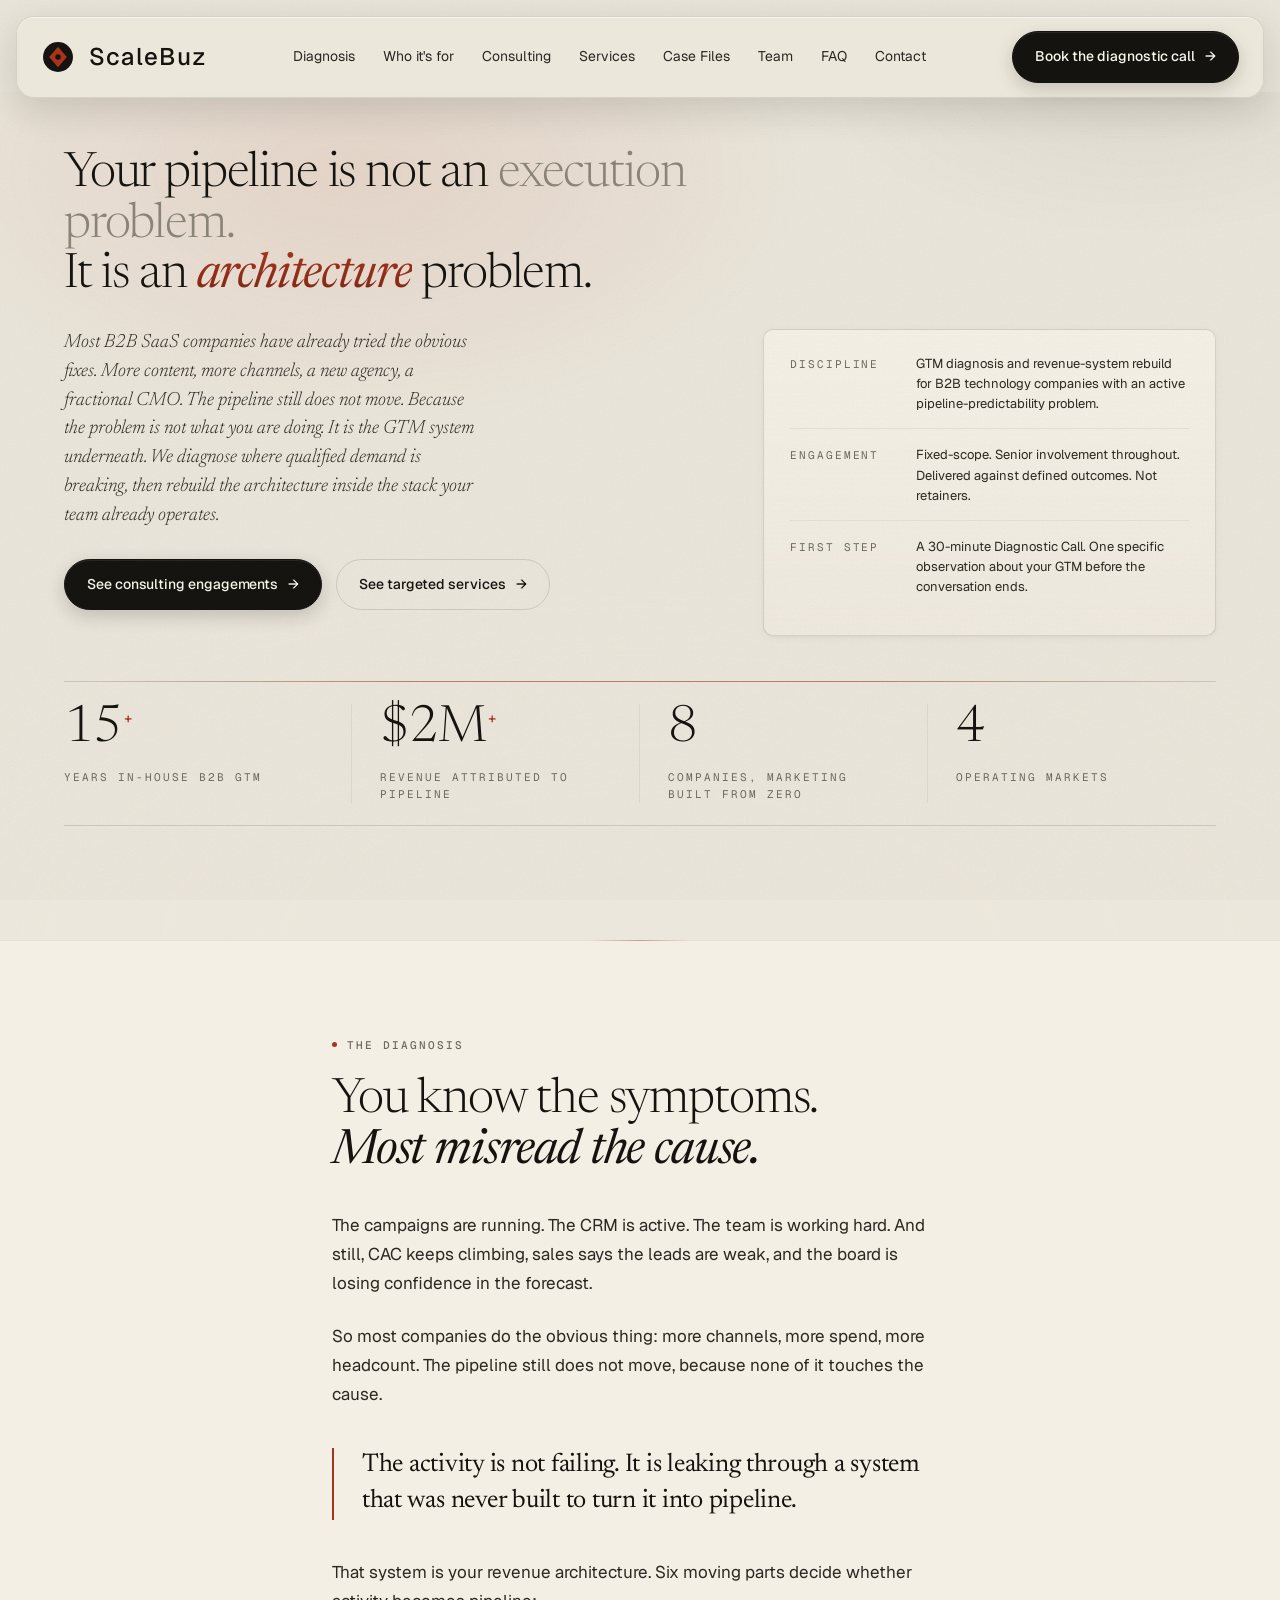
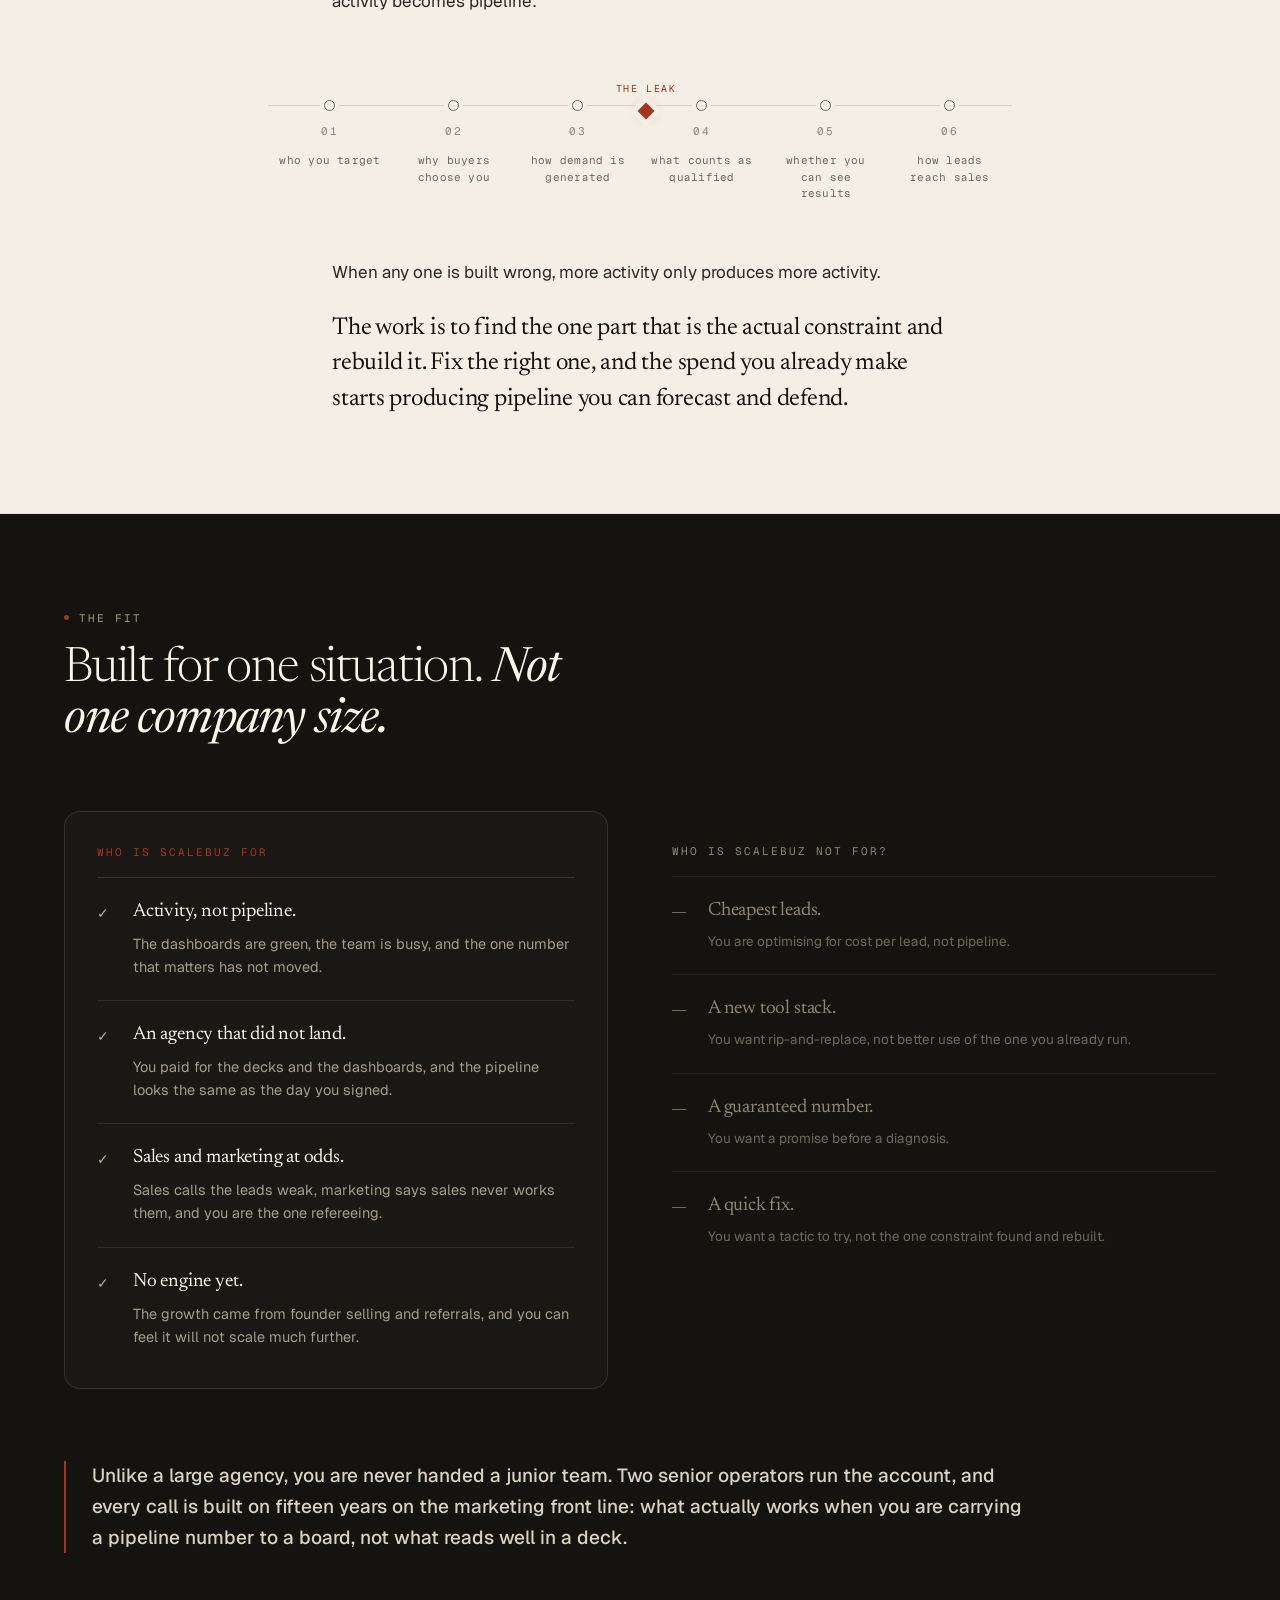
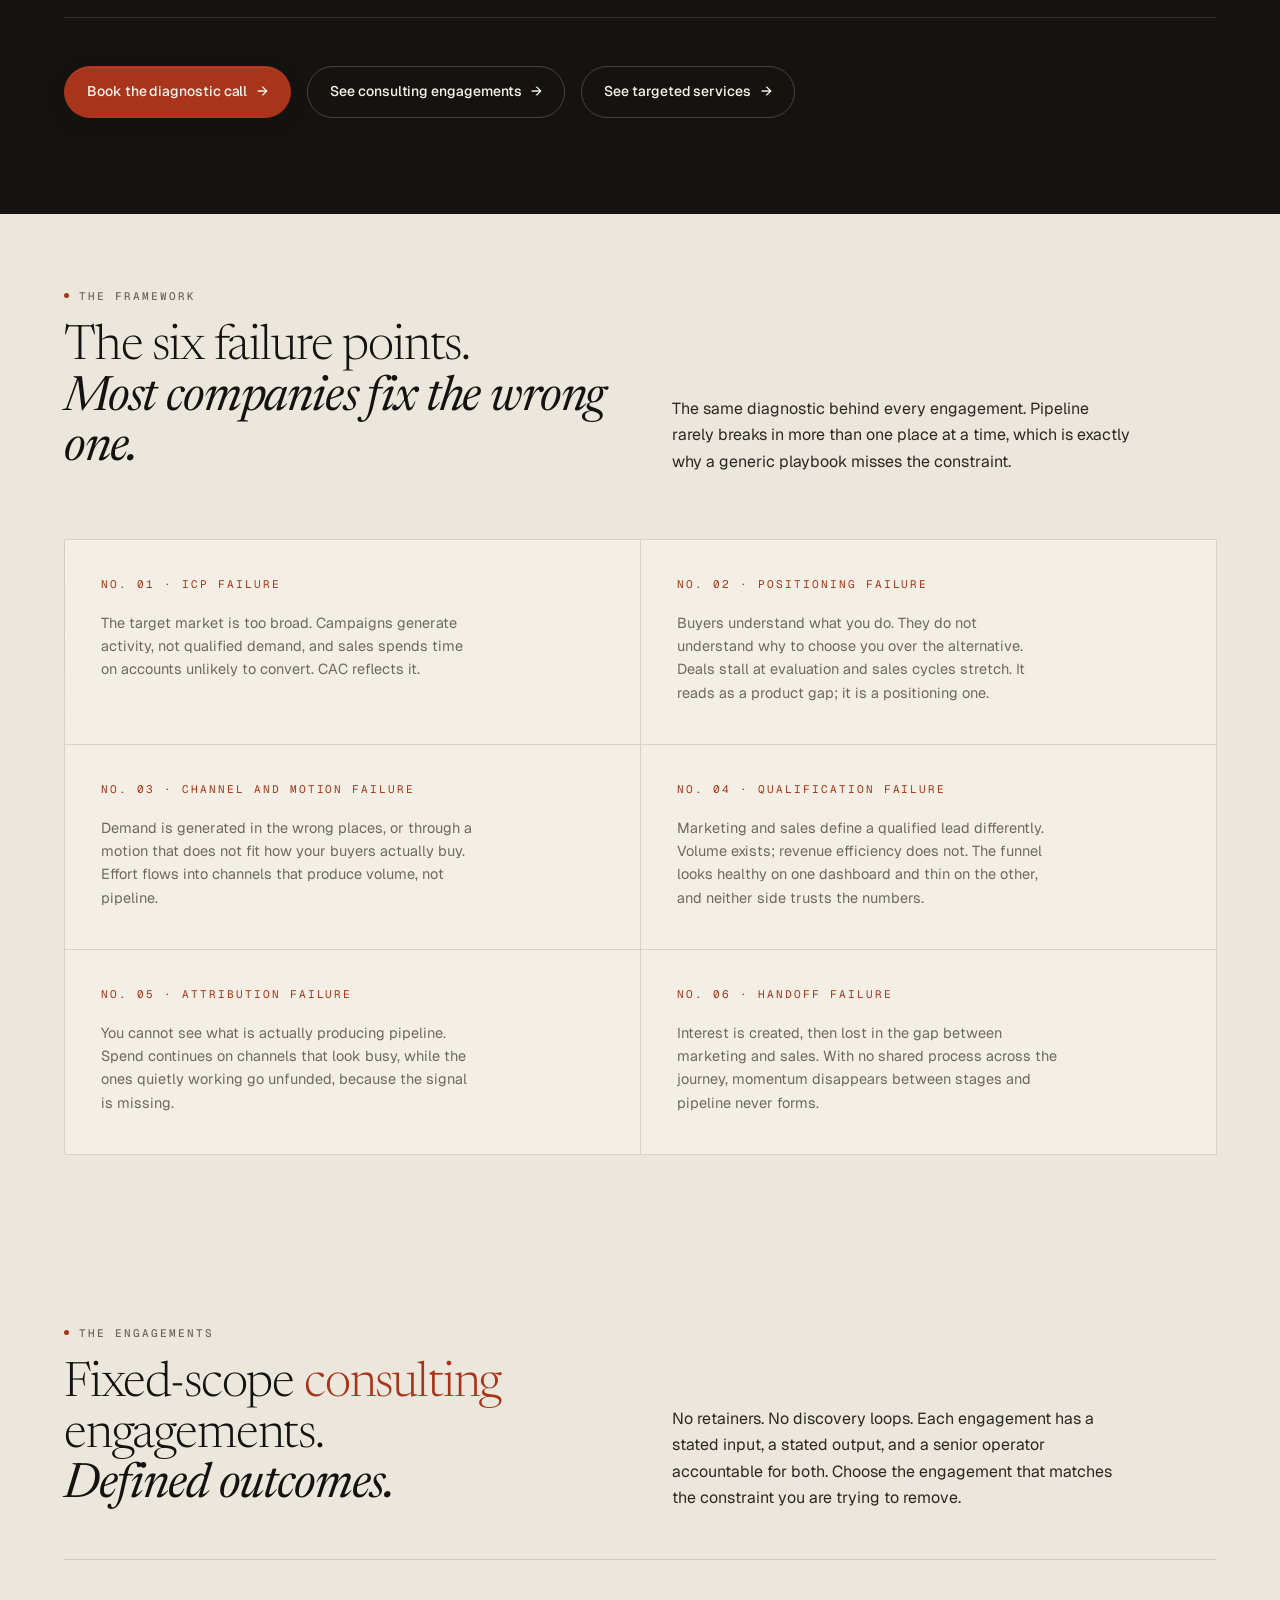
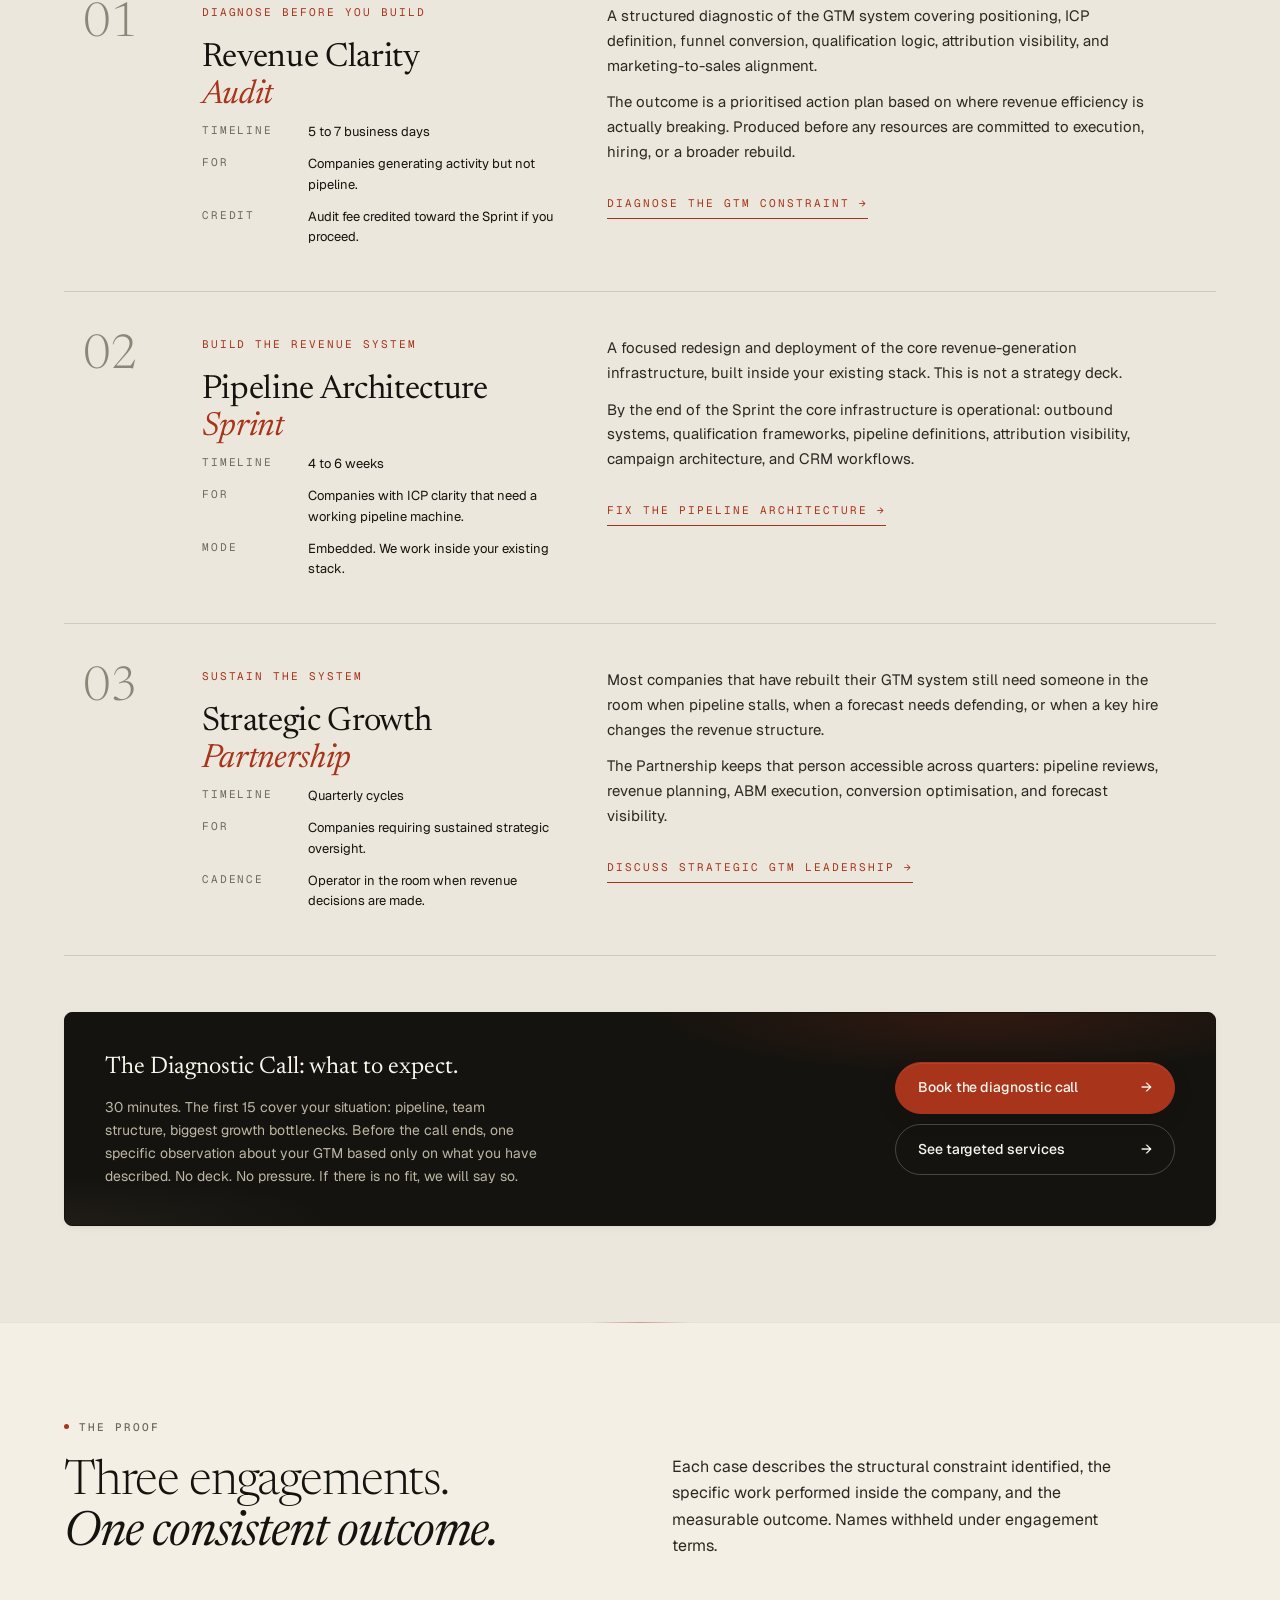
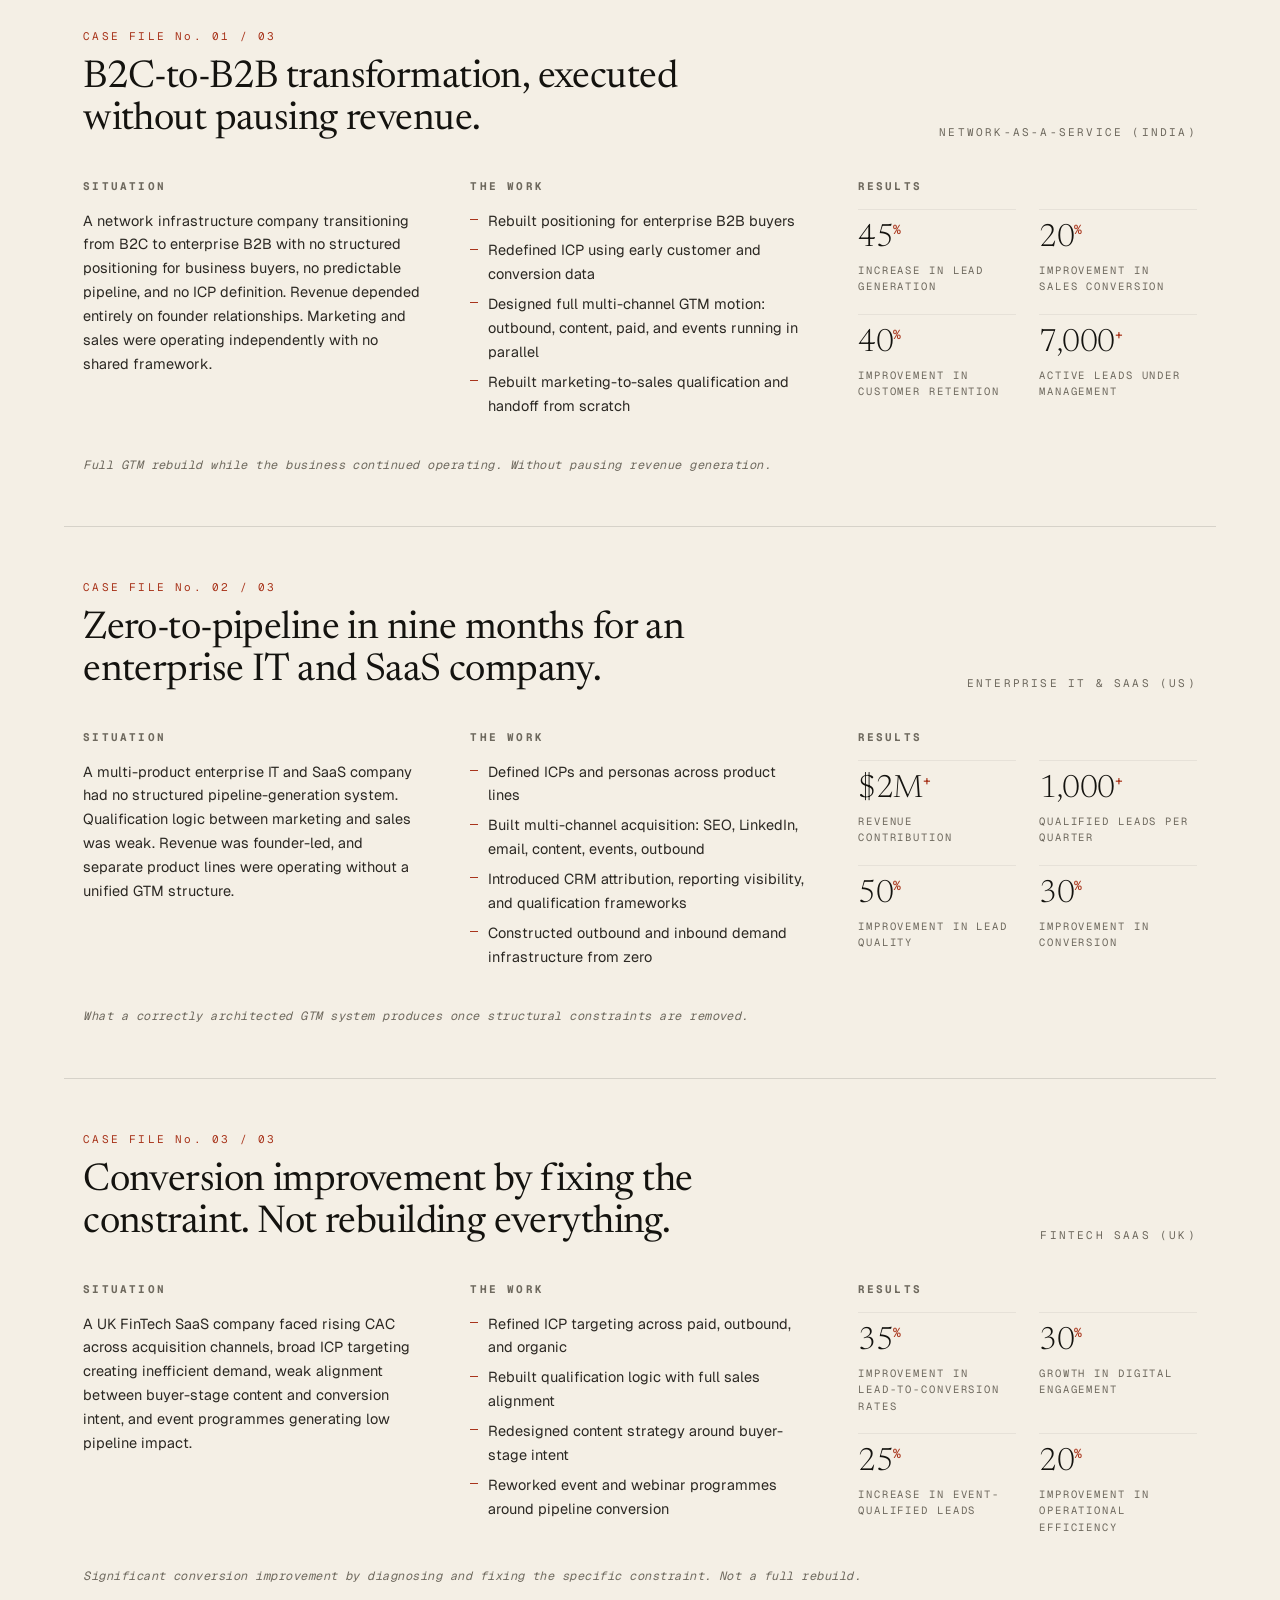
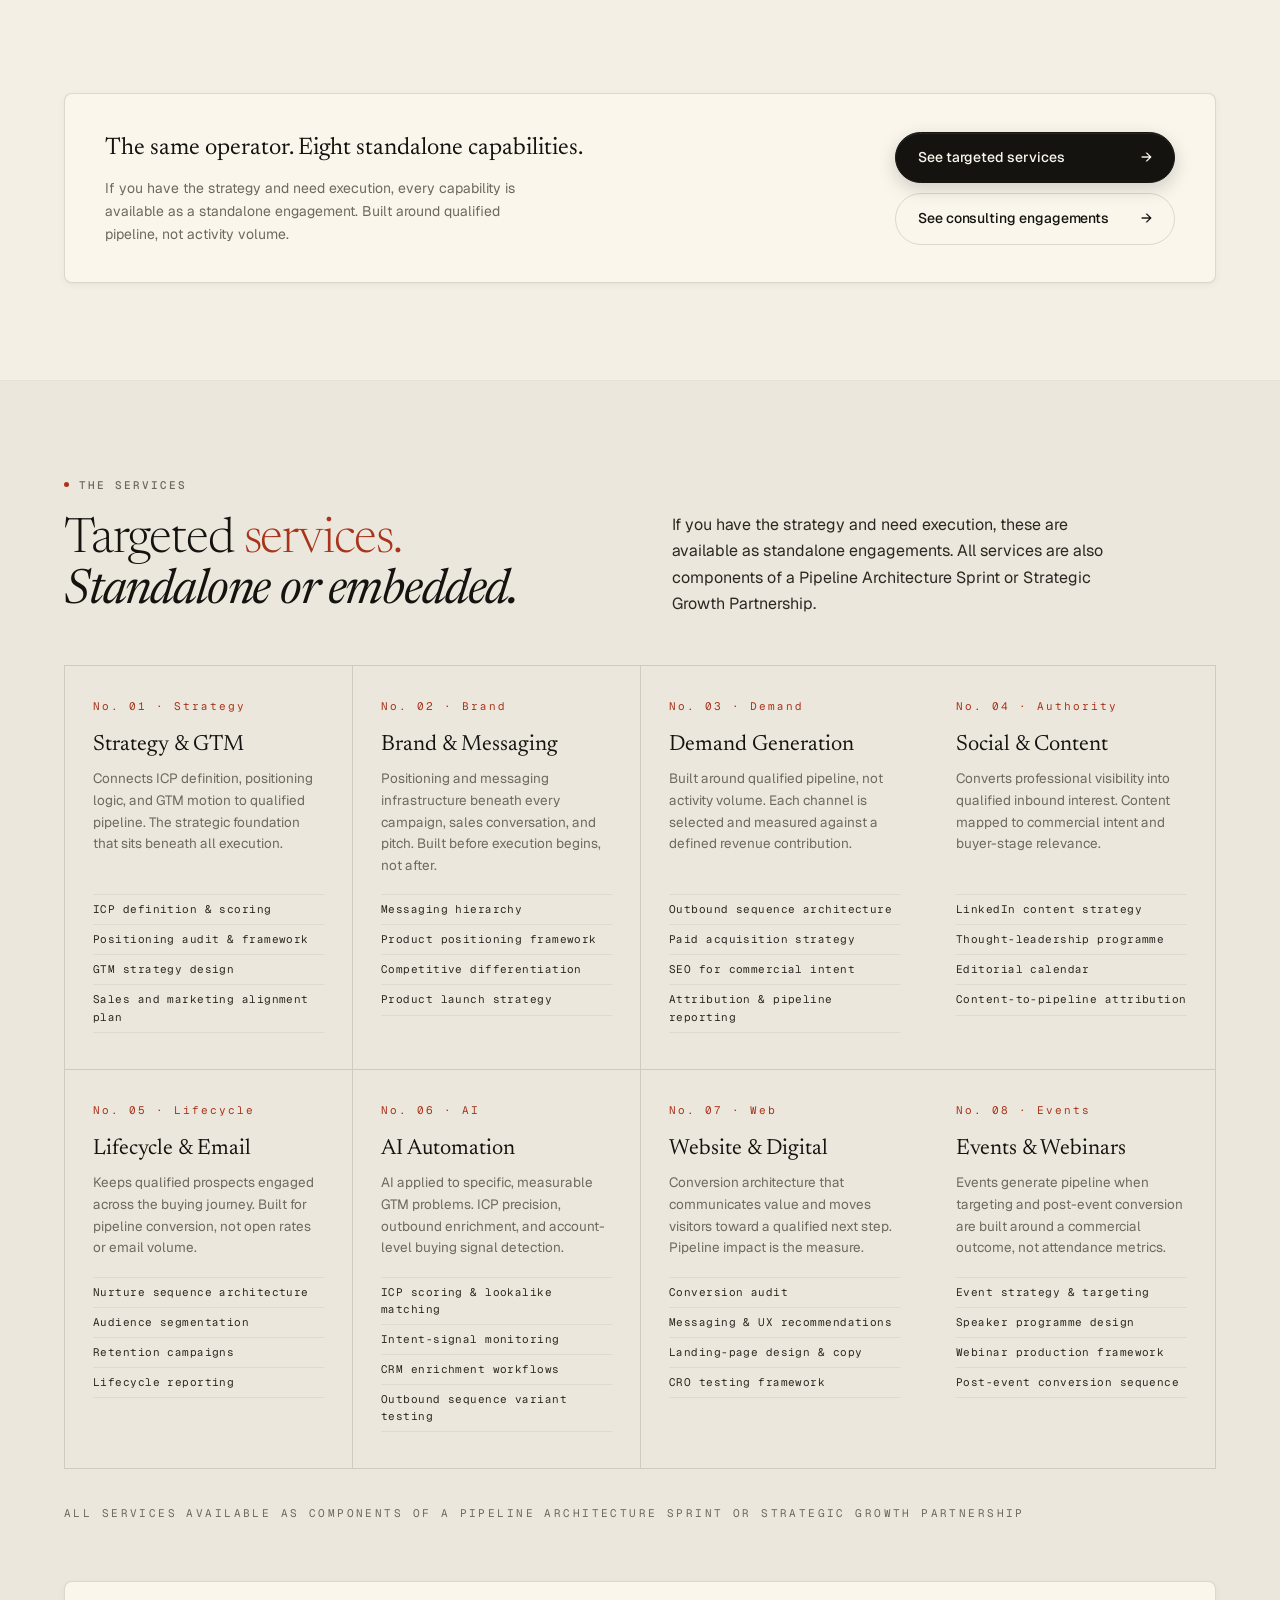
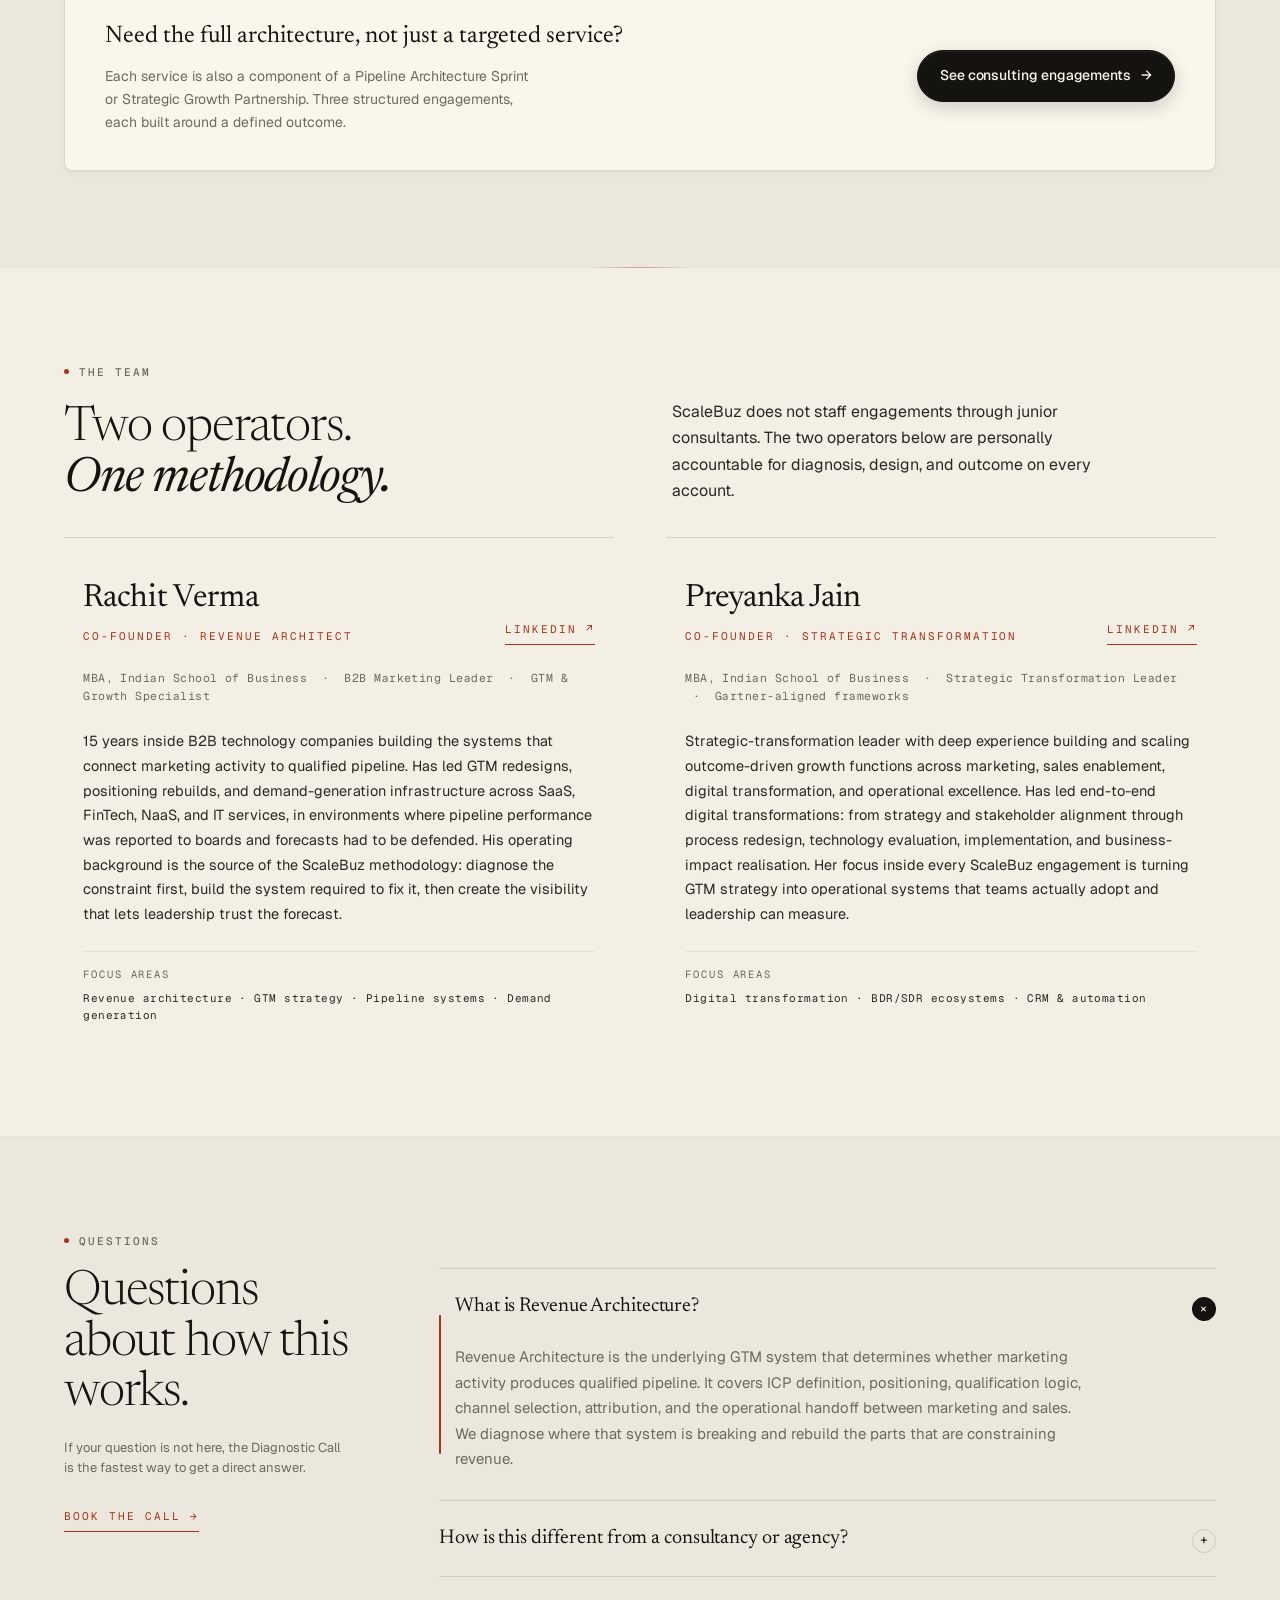
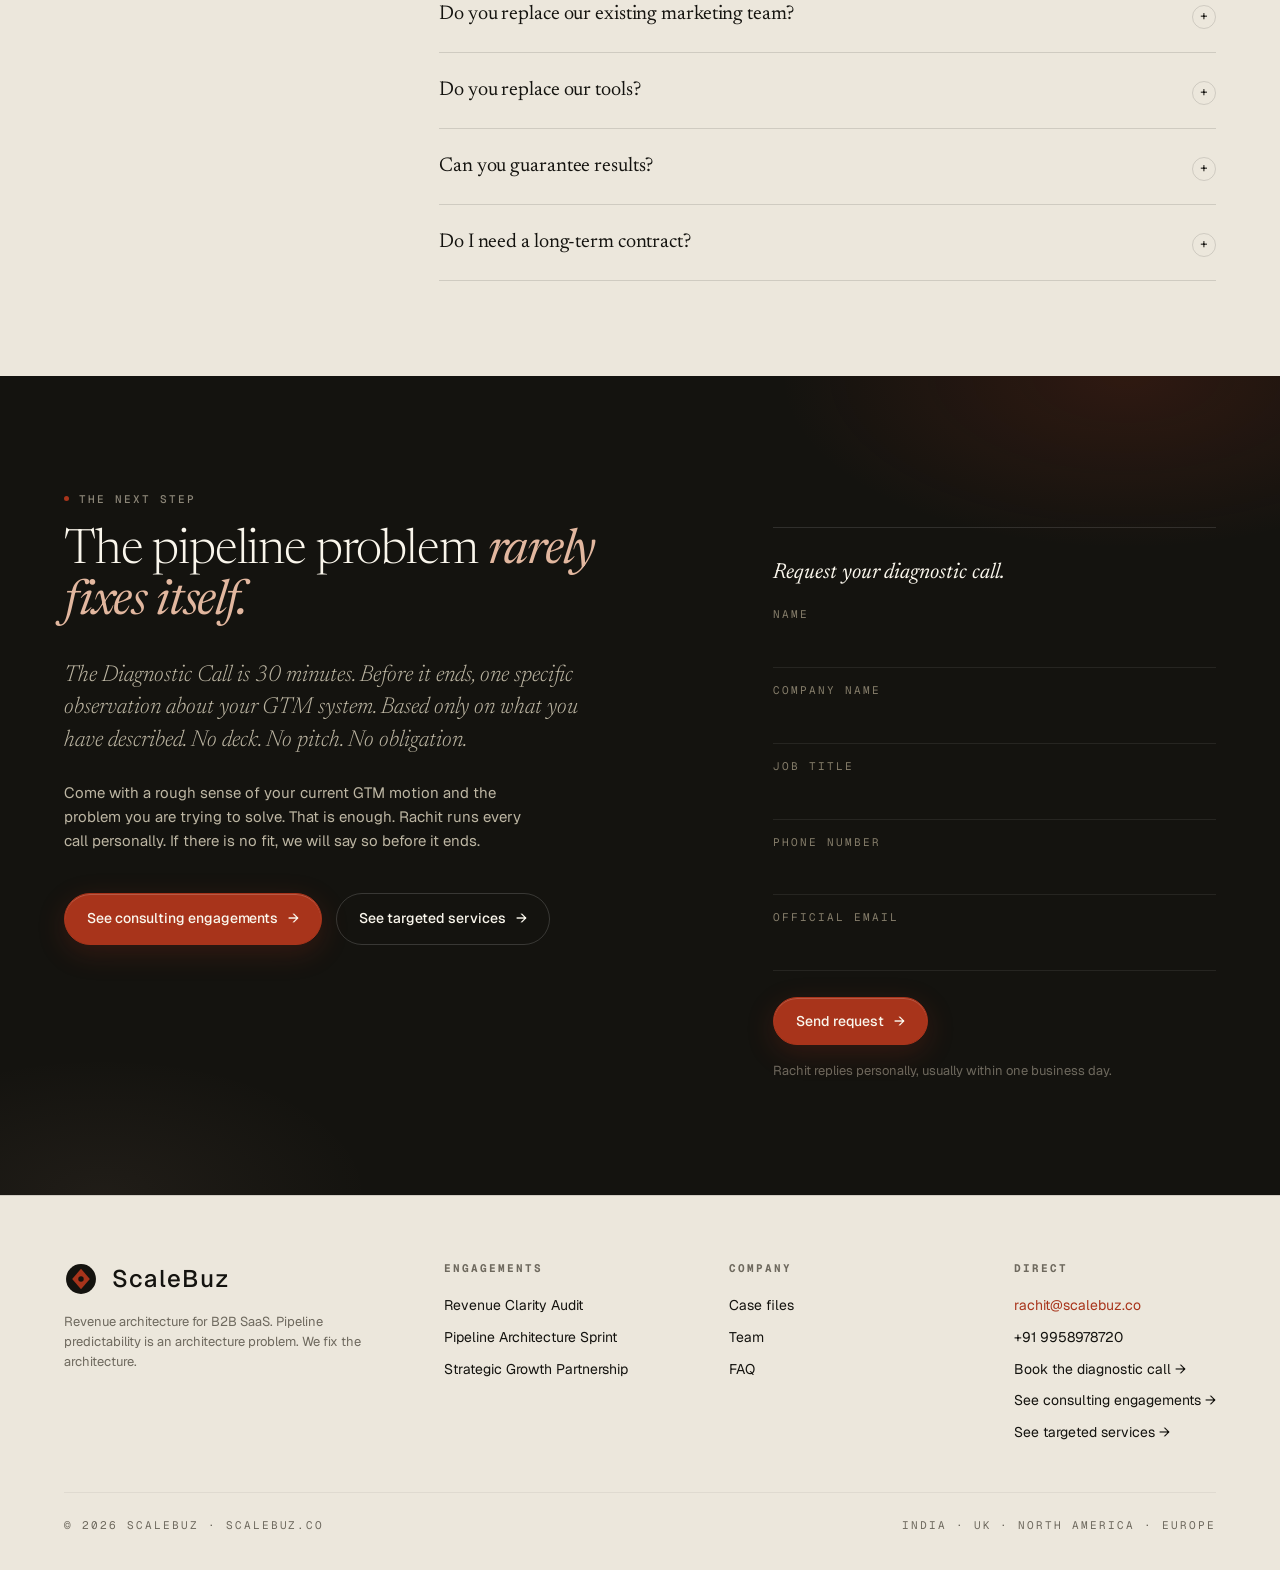
==== index.html @ f9804319 "Switch lead form from FormSubmit to Web3Forms FormSubmit activated only the non-www origin and would" ====
<!doctype html>
<html lang="en">
<head>
<meta charset="utf-8">
<meta name="viewport" content="width=device-width,initial-scale=1">
<script>document.documentElement.classList.add('js');</script>
<title>ScaleBuz · Revenue Architecture for B2B SaaS</title>
<meta name="description" content="ScaleBuz diagnoses why B2B SaaS pipeline is stalling and rebuilds the GTM architecture to fix it. Fixed-scope engagements. Senior involvement throughout.">
<meta property="og:title" content="ScaleBuz · Revenue Architecture for B2B SaaS">
<meta property="og:description" content="We diagnose where qualified demand breaks. Then we rebuild the architecture inside the tools your team already uses.">
<meta property="og:type" content="website">
<meta property="og:url" content="https://scalebuz.co">
<link rel="preconnect" href="https://fonts.googleapis.com">
<link rel="preconnect" href="https://fonts.gstatic.com" crossorigin>
<link href="https://fonts.googleapis.com/css2?family=Newsreader:ital,opsz,wght@0,6..72,300;0,6..72,400;0,6..72,500;0,6..72,600;1,6..72,300;1,6..72,400&family=Geist:wght@300;400;500;600&family=Geist+Mono:wght@400;500&display=swap" rel="stylesheet">
<link rel="stylesheet" href="styles2.css">
<link rel="icon" href="data:image/svg+xml,<svg xmlns='http://www.w3.org/2000/svg' viewBox='0 0 32 32'><circle cx='16' cy='16' r='16' fill='%2314130F'/><polygon points='16,7 25,16 16,25 7,16' fill='%23A8341B'/><circle cx='16' cy='16' r='4' fill='%2314130F'/></svg>">
</head>
<body>

<!-- ═══ NAV ═══ -->
<header class="nav" id="nav">
  <div class="nav-inner">
    <a class="brand" href="#top" aria-label="ScaleBuz">
      <svg xmlns="http://www.w3.org/2000/svg" viewBox="0 0 50 50" height="34" aria-hidden="true" focusable="false" style="flex-shrink:0;display:block">
        <circle cx="25" cy="25" r="22" fill="#14130F"/>
        <polygon points="25,10 38,25 25,40 12,25" fill="#A8341B"/>
        <circle cx="25" cy="25" r="4" fill="#14130F"/>
      </svg>
      <div class="brand-name">ScaleBuz</div>
    </a>
    <nav class="nav-links" aria-label="Primary">
      <a href="#diagnosis">Diagnosis</a>
      <a href="#who">Who it's for</a>
      <a href="#engagements">Consulting</a>
      <a href="#services">Services</a>
      <a href="#cases">Case Files</a>
      <a href="#team">Team</a>
      <a href="#faq">FAQ</a>
      <a href="#cta">Contact</a>
    </nav>
    <a class="btn btn-primary nav-btn-desktop" href="https://calendly.com/vermarac1" target="_blank" rel="noopener">Book the diagnostic call <span class="arr">→</span></a>
    <button class="nav-toggle" id="nav-toggle" aria-expanded="false" aria-controls="nav-mobile" aria-label="Toggle menu">
      <span></span><span></span><span></span>
    </button>
  </div>
</header>

<!-- ═══ MOBILE NAV ═══ -->
<div class="nav-mobile" id="nav-mobile" aria-hidden="true">
  <nav class="nav-mobile-links" aria-label="Mobile navigation">
    <a href="#diagnosis">Diagnosis</a>
    <a href="#who">Who it's for</a>
    <a href="#engagements">Consulting</a>
    <a href="#services">Services</a>
    <a href="#cases">Case Files</a>
    <a href="#team">Team</a>
    <a href="#faq">FAQ</a>
    <a href="#cta">Contact</a>
  </nav>
  <a class="btn btn-primary" data-magnetic href="https://calendly.com/vermarac1" target="_blank" rel="noopener">Book the diagnostic call <span class="arr">→</span></a>
</div>

<main id="top">

<!-- ═══ HERO ═══ -->
<section class="section hero">
  <div class="hero-backdrop" aria-hidden="true"></div>
  <div class="wrap">

    <h1 class="display-1 reveal">
      Your pipeline is not an <span class="softer">execution problem.</span><br>It is an <em>architecture</em> problem.
    </h1>

    <div class="hero-grid reveal">
      <div>
        <p class="lede">
          Most B2B SaaS companies have already tried the obvious fixes. More content, more channels, a new agency, a fractional CMO. The pipeline still does not move. Because the problem is not what you are doing. It is the GTM system underneath. We diagnose where qualified demand is breaking, then rebuild the architecture inside the stack your team already operates.
        </p>
        <div class="hero-cta" style="margin-top:28px">
          <a class="btn btn-primary" data-magnetic href="#engagements">See consulting engagements <span class="arr">→</span></a>
          <a class="btn btn-ghost" href="#services">See targeted services <span class="arr">→</span></a>
        </div>
      </div>

      <aside class="hero-meta-list" aria-label="At a glance">
        <div class="hero-meta-row">
          <div class="k">Discipline</div>
          <div class="v">GTM diagnosis and revenue-system rebuild for B2B technology companies with an active pipeline-predictability problem.</div>
        </div>
        <div class="hero-meta-row">
          <div class="k">Engagement</div>
          <div class="v">Fixed-scope. Senior involvement throughout. Delivered against defined outcomes. Not retainers.</div>
        </div>
        <div class="hero-meta-row" style="border-bottom:0">
          <div class="k">First step</div>
          <div class="v">A 30-minute Diagnostic Call. One specific observation about your GTM before the conversation ends.</div>
        </div>
      </aside>
    </div>

    <div class="stats reveal">
      <div class="stat"><div class="v">15<sup>+</sup></div><div class="l">Years in-house B2B GTM</div></div>
      <div class="stat"><div class="v">$2M<sup>+</sup></div><div class="l">Revenue attributed to pipeline</div></div>
      <div class="stat"><div class="v">8</div><div class="l">Companies, marketing built from zero</div></div>
      <div class="stat"><div class="v">4</div><div class="l">Operating markets</div></div>
    </div>

    <div class="sectors reveal">
      <span class="label">Proven across</span><span class="sep"></span>
      <span>B2B SaaS</span><span class="sep"></span>
      <span>FinTech</span><span class="sep"></span>
      <span>NaaS</span><span class="sep"></span>
      <span>IT Services</span>
      <span class="spacer"></span>
      <span>India</span><span class="sep"></span>
      <span>UK</span><span class="sep"></span>
      <span>North America</span><span class="sep"></span>
      <span>Europe</span>
    </div>
  </div>
</section>

<!-- ═══ BRIDGE ═══ -->
<section class="section section--diagnosis" id="diagnosis">
  <div class="wrap">
    <div class="bridge">
      <div class="bridge-col">
        <p class="eyebrow reveal"><span class="dot"></span>The diagnosis</p>
        <h2 class="display-2 bridge-head reveal">You know the symptoms.<br><em>Most misread the cause.</em></h2>
        <p class="bridge-text reveal">The campaigns are running. The CRM is active. The team is working hard. And still, CAC keeps climbing, sales says the leads are weak, and the board is losing confidence in the forecast.</p>
        <p class="bridge-text reveal">So most companies do the obvious thing: more channels, more spend, more headcount. The pipeline still does not move, because none of it touches the cause.</p>
        <p class="bridge-emphasis reveal">The activity is not failing. It is leaking through a system that was never built to turn it into pipeline.</p>
        <p class="bridge-text reveal">That system is your revenue architecture. Six moving parts decide whether activity becomes pipeline:</p>
      </div>

      <div class="flow" role="img" aria-label="Activity flows through six parts of the revenue architecture to become pipeline: who you target, why buyers choose you, how demand is generated, what counts as qualified, whether you can see results, how leads reach sales. When any one breaks, the flow leaks.">
        <div class="flow-rail">
          <span class="flow-end flow-end--in reveal">Activity</span>
          <div class="flow-track">
            <span class="flow-line reveal reveal--draw" aria-hidden="true"></span>
            <span class="flow-pulse" aria-hidden="true"></span>
            <ol class="flow-nodes">
              <li class="flow-node"><span class="flow-dot"></span><span class="n">01</span><span class="lbl">who you target</span></li>
              <li class="flow-node"><span class="flow-dot"></span><span class="n">02</span><span class="lbl">why buyers choose you</span></li>
              <li class="flow-node"><span class="flow-dot"></span><span class="n">03</span><span class="lbl">how demand is generated</span></li>
              <li class="flow-node"><span class="flow-dot"></span><span class="n">04</span><span class="lbl">what counts as qualified</span></li>
              <li class="flow-node"><span class="flow-dot"></span><span class="n">05</span><span class="lbl">whether you can see results</span></li>
              <li class="flow-node"><span class="flow-dot"></span><span class="n">06</span><span class="lbl">how leads reach sales</span></li>
            </ol>
            <span class="flow-break reveal" aria-hidden="true" style="--reveal-delay:480ms"><span class="flow-break-lbl">the leak</span><span class="flow-break-mark"></span></span>
          </div>
          <span class="flow-end flow-end--out reveal">Pipeline</span>
        </div>
      </div>

      <div class="bridge-col">
        <p class="bridge-text reveal">When any one is built wrong, more activity only produces more activity.</p>
        <p class="bridge-final reveal">The work is to find the one part that is the actual constraint and rebuild it. Fix the right one, and the spend you already make starts producing pipeline you can forecast and defend.</p>
      </div>
    </div>
  </div>
</section>

<!-- ═══ WHO IT IS FOR ═══ -->
<section class="section section--who" id="who">
  <div class="wrap">
    <p class="eyebrow reveal"><span class="dot"></span>The fit</p>
    <h2 class="display-2 who-head reveal">Built for one situation. <em>Not one company size.</em></h2>
    <div class="who-grid">
      <div class="who-col who-col--for">
        <p class="who-label reveal">Who is ScaleBuz for</p>
        <ul class="who-list who-list--for">
          <li class="who-item reveal" style="--reveal-delay:70ms"><span class="who-tick" aria-hidden="true">✓</span><div><p class="who-lead">Activity, not pipeline.</p><p class="who-clar">The dashboards are green, the team is busy, and the one number that matters has not moved.</p></div></li>
          <li class="who-item reveal" style="--reveal-delay:140ms"><span class="who-tick" aria-hidden="true">✓</span><div><p class="who-lead">An agency that did not land.</p><p class="who-clar">You paid for the decks and the dashboards, and the pipeline looks the same as the day you signed.</p></div></li>
          <li class="who-item reveal" style="--reveal-delay:210ms"><span class="who-tick" aria-hidden="true">✓</span><div><p class="who-lead">Sales and marketing at odds.</p><p class="who-clar">Sales calls the leads weak, marketing says sales never works them, and you are the one refereeing.</p></div></li>
          <li class="who-item reveal" style="--reveal-delay:280ms"><span class="who-tick" aria-hidden="true">✓</span><div><p class="who-lead">No engine yet.</p><p class="who-clar">The growth came from founder selling and referrals, and you can feel it will not scale much further.</p></div></li>
        </ul>
      </div>
      <div class="who-col who-col--not">
        <p class="who-label who-label--mute">Who is ScaleBuz not for?</p>
        <ul class="who-list who-list--not">
          <li class="who-item"><span class="who-dash" aria-hidden="true"></span><div><p class="who-lead">Cheapest leads.</p><p class="who-clar">You are optimising for cost per lead, not pipeline.</p></div></li>
          <li class="who-item"><span class="who-dash" aria-hidden="true"></span><div><p class="who-lead">A new tool stack.</p><p class="who-clar">You want rip-and-replace, not better use of the one you already run.</p></div></li>
          <li class="who-item"><span class="who-dash" aria-hidden="true"></span><div><p class="who-lead">A guaranteed number.</p><p class="who-clar">You want a promise before a diagnosis.</p></div></li>
          <li class="who-item"><span class="who-dash" aria-hidden="true"></span><div><p class="who-lead">A quick fix.</p><p class="who-clar">You want a tactic to try, not the one constraint found and rebuilt.</p></div></li>
        </ul>
      </div>
    </div>

    <p class="who-operator reveal">Unlike a large agency, you are never handed a junior team. Two senior operators run the account, and every call is built on fifteen years on the marketing front line: what actually works when you are carrying a pipeline number to a board, not what reads well in a deck.</p>

    <div class="who-action reveal">
      <a class="btn btn-primary who-action-cta" data-magnetic href="https://calendly.com/vermarac1" target="_blank" rel="noopener">Book the diagnostic call <span class="arr">→</span></a>
      <a class="btn btn-ghost" href="#engagements">See consulting engagements <span class="arr">→</span></a>
      <a class="btn btn-ghost" href="#services">See targeted services <span class="arr">→</span></a>
    </div>
  </div>
</section>

<!-- ═══ FAILURE POINTS ═══ -->
<section class="section section--tight" id="framework">
  <div class="wrap">
    <p class="eyebrow reveal"><span class="dot"></span>The framework</p>
    <div>
        <div class="col-2" style="align-items:end;margin-bottom:64px">
          <h2 class="display-2 reveal">The six failure points.<br><em>Most companies fix the wrong one.</em></h2>
          <p class="body reveal" style="max-width:42ch">The same diagnostic behind every engagement. Pipeline rarely breaks in more than one place at a time, which is exactly why a generic playbook misses the constraint.</p>
        </div>

        <div class="frame-grid reveal">
          <article class="frame-cell">
            <div class="idx">No. 01 · ICP failure</div>
            <p>The target market is too broad. Campaigns generate activity, not qualified demand, and sales spends time on accounts unlikely to convert. CAC reflects it.</p>
          </article>
          <article class="frame-cell">
            <div class="idx">No. 02 · Positioning failure</div>
            <p>Buyers understand what you do. They do not understand why to choose you over the alternative. Deals stall at evaluation and sales cycles stretch. It reads as a product gap; it is a positioning one.</p>
          </article>
          <article class="frame-cell">
            <div class="idx">No. 03 · Channel and motion failure</div>
            <p>Demand is generated in the wrong places, or through a motion that does not fit how your buyers actually buy. Effort flows into channels that produce volume, not pipeline.</p>
          </article>
          <article class="frame-cell">
            <div class="idx">No. 04 · Qualification failure</div>
            <p>Marketing and sales define a qualified lead differently. Volume exists; revenue efficiency does not. The funnel looks healthy on one dashboard and thin on the other, and neither side trusts the numbers.</p>
          </article>
          <article class="frame-cell">
            <div class="idx">No. 05 · Attribution failure</div>
            <p>You cannot see what is actually producing pipeline. Spend continues on channels that look busy, while the ones quietly working go unfunded, because the signal is missing.</p>
          </article>
          <article class="frame-cell">
            <div class="idx">No. 06 · Handoff failure</div>
            <p>Interest is created, then lost in the gap between marketing and sales. With no shared process across the journey, momentum disappears between stages and pipeline never forms.</p>
          </article>
        </div>

    </div>
  </div>
</section>

<!-- ═══ ENGAGEMENTS ═══ -->
<section class="section section--engagements" id="engagements">
  <div class="wrap">
    <p class="eyebrow reveal"><span class="dot"></span>The engagements</p>
    <div class="col-2" style="align-items:end;margin-bottom:48px">
      <h2 class="display-2 reveal">Fixed-scope <span class="accent-word">consulting</span> engagements.<br><em>Defined outcomes.</em></h2>
      <p class="body reveal" style="max-width:42ch">No retainers. No discovery loops. Each engagement has a stated input, a stated output, and a senior operator accountable for both. Choose the engagement that matches the constraint you are trying to remove.</p>
    </div>

    <article class="tier reveal">
      <div class="t-num">01</div>
      <div>
        <div class="deck">Diagnose before you build</div>
        <h3>Revenue Clarity<br><em>Audit</em></h3>
        <div class="meta">
          <div class="meta-row"><div class="k">Timeline</div><div>5 to 7 business days</div></div>
          <div class="meta-row"><div class="k">For</div><div>Companies generating activity but not pipeline.</div></div>
          <div class="meta-row"><div class="k">Credit</div><div>Audit fee credited toward the Sprint if you proceed.</div></div>
        </div>
      </div>
      <div>
        <p class="desc">A structured diagnostic of the GTM system covering positioning, ICP definition, funnel conversion, qualification logic, attribution visibility, and marketing-to-sales alignment.</p>
        <p class="desc">The outcome is a prioritised action plan based on where revenue efficiency is actually breaking. Produced before any resources are committed to execution, hiring, or a broader rebuild.</p>
        <a class="btn-link" href="https://calendly.com/vermarac1" target="_blank" rel="noopener">Diagnose the GTM constraint →</a>
      </div>
    </article>

    <article class="tier reveal">
      <div class="t-num">02</div>
      <div>
        <div class="deck">Build the revenue system</div>
        <h3>Pipeline Architecture <em>Sprint</em></h3>
        <div class="meta">
          <div class="meta-row"><div class="k">Timeline</div><div>4 to 6 weeks</div></div>
          <div class="meta-row"><div class="k">For</div><div>Companies with ICP clarity that need a working pipeline machine.</div></div>
          <div class="meta-row"><div class="k">Mode</div><div>Embedded. We work inside your existing stack.</div></div>
        </div>
      </div>
      <div>
        <p class="desc">A focused redesign and deployment of the core revenue-generation infrastructure, built inside your existing stack. This is not a strategy deck.</p>
        <p class="desc">By the end of the Sprint the core infrastructure is operational: outbound systems, qualification frameworks, pipeline definitions, attribution visibility, campaign architecture, and CRM workflows.</p>
        <a class="btn-link" href="https://calendly.com/vermarac1" target="_blank" rel="noopener">Fix the pipeline architecture →</a>
      </div>
    </article>

    <article class="tier reveal">
      <div class="t-num">03</div>
      <div>
        <div class="deck">Sustain the system</div>
        <h3>Strategic Growth <em>Partnership</em></h3>
        <div class="meta">
          <div class="meta-row"><div class="k">Timeline</div><div>Quarterly cycles</div></div>
          <div class="meta-row"><div class="k">For</div><div>Companies requiring sustained strategic oversight.</div></div>
          <div class="meta-row"><div class="k">Cadence</div><div>Operator in the room when revenue decisions are made.</div></div>
        </div>
      </div>
      <div>
        <p class="desc">Most companies that have rebuilt their GTM system still need someone in the room when pipeline stalls, when a forecast needs defending, or when a key hire changes the revenue structure.</p>
        <p class="desc">The Partnership keeps that person accessible across quarters: pipeline reviews, revenue planning, ABM execution, conversion optimisation, and forecast visibility.</p>
        <a class="btn-link" href="https://calendly.com/vermarac1" target="_blank" rel="noopener">Discuss strategic GTM leadership →</a>
      </div>
    </article>

    <div class="diag-card diag-card--dark reveal">
      <div>
        <h4>The Diagnostic Call: what to expect.</h4>
        <p>30 minutes. The first 15 cover your situation: pipeline, team structure, biggest growth bottlenecks. Before the call ends, one specific observation about your GTM based only on what you have described. No deck. No pressure. If there is no fit, we will say so.</p>
      </div>
      <div class="right cta-stack">
        <a class="btn btn-primary" data-magnetic href="https://calendly.com/vermarac1" target="_blank" rel="noopener" style="background:var(--accent);border-color:var(--accent);color:var(--accent-ink)">Book the diagnostic call <span class="arr">→</span></a>
        <a class="btn btn-ghost" href="#services">See targeted services <span class="arr">→</span></a>
      </div>
    </div>
  </div>
</section>

<!-- ═══ CASE STUDIES ═══ -->
<section class="section section--cases" id="cases">
  <div class="wrap">
    <p class="eyebrow reveal"><span class="dot"></span>The proof</p>
    <div class="col-2" style="align-items:end;margin-bottom:48px">
      <h2 class="display-2 reveal">Three engagements.<br><em>One consistent outcome.</em></h2>
      <p class="body reveal" style="max-width:42ch">Each case describes the structural constraint identified, the specific work performed inside the company, and the measurable outcome. Names withheld under engagement terms.</p>
    </div>

    <article class="case reveal">
      <header class="case-head">
        <div>
          <div class="case-num">CASE FILE No. 01 / 03</div>
          <h3>B2C-to-B2B transformation, executed without pausing revenue.</h3>
        </div>
        <div class="case-tag">Network-as-a-Service (India)</div>
      </header>
      <div class="case-body">
        <div class="case-col">
          <h5>Situation</h5>
          <p>A network infrastructure company transitioning from B2C to enterprise B2B with no structured positioning for business buyers, no predictable pipeline, and no ICP definition. Revenue depended entirely on founder relationships. Marketing and sales were operating independently with no shared framework.</p>
        </div>
        <div class="case-col">
          <h5>The work</h5>
          <ul>
            <li>Rebuilt positioning for enterprise B2B buyers</li>
            <li>Redefined ICP using early customer and conversion data</li>
            <li>Designed full multi-channel GTM motion: outbound, content, paid, and events running in parallel</li>
            <li>Rebuilt marketing-to-sales qualification and handoff from scratch</li>
          </ul>
        </div>
        <div class="case-col">
          <h5>Results</h5>
          <div class="case-results">
            <div class="r"><div class="v">45<sup>%</sup></div><div class="l">Increase in lead generation</div></div>
            <div class="r"><div class="v">20<sup>%</sup></div><div class="l">Improvement in sales conversion</div></div>
            <div class="r"><div class="v">40<sup>%</sup></div><div class="l">Improvement in customer retention</div></div>
            <div class="r"><div class="v">7,000<sup>+</sup></div><div class="l">Active leads under management</div></div>
          </div>
        </div>
      </div>
      <div class="case-foot">Full GTM rebuild while the business continued operating. Without pausing revenue generation.</div>
    </article>

    <article class="case reveal">
      <header class="case-head">
        <div>
          <div class="case-num">CASE FILE No. 02 / 03</div>
          <h3>Zero-to-pipeline in nine months for an enterprise IT and SaaS company.</h3>
        </div>
        <div class="case-tag">Enterprise IT &amp; SaaS (US)</div>
      </header>
      <div class="case-body">
        <div class="case-col">
          <h5>Situation</h5>
          <p>A multi-product enterprise IT and SaaS company had no structured pipeline-generation system. Qualification logic between marketing and sales was weak. Revenue was founder-led, and separate product lines were operating without a unified GTM structure.</p>
        </div>
        <div class="case-col">
          <h5>The work</h5>
          <ul>
            <li>Defined ICPs and personas across product lines</li>
            <li>Built multi-channel acquisition: SEO, LinkedIn, email, content, events, outbound</li>
            <li>Introduced CRM attribution, reporting visibility, and qualification frameworks</li>
            <li>Constructed outbound and inbound demand infrastructure from zero</li>
          </ul>
        </div>
        <div class="case-col">
          <h5>Results</h5>
          <div class="case-results">
            <div class="r"><div class="v">$2M<sup>+</sup></div><div class="l">Revenue contribution</div></div>
            <div class="r"><div class="v">1,000<sup>+</sup></div><div class="l">Qualified leads per quarter</div></div>
            <div class="r"><div class="v">50<sup>%</sup></div><div class="l">Improvement in lead quality</div></div>
            <div class="r"><div class="v">30<sup>%</sup></div><div class="l">Improvement in conversion</div></div>
          </div>
        </div>
      </div>
      <div class="case-foot">What a correctly architected GTM system produces once structural constraints are removed.</div>
    </article>

    <article class="case reveal">
      <header class="case-head">
        <div>
          <div class="case-num">CASE FILE No. 03 / 03</div>
          <h3>Conversion improvement by fixing the constraint. Not rebuilding everything.</h3>
        </div>
        <div class="case-tag">FinTech SaaS (UK)</div>
      </header>
      <div class="case-body">
        <div class="case-col">
          <h5>Situation</h5>
          <p>A UK FinTech SaaS company faced rising CAC across acquisition channels, broad ICP targeting creating inefficient demand, weak alignment between buyer-stage content and conversion intent, and event programmes generating low pipeline impact.</p>
        </div>
        <div class="case-col">
          <h5>The work</h5>
          <ul>
            <li>Refined ICP targeting across paid, outbound, and organic</li>
            <li>Rebuilt qualification logic with full sales alignment</li>
            <li>Redesigned content strategy around buyer-stage intent</li>
            <li>Reworked event and webinar programmes around pipeline conversion</li>
          </ul>
        </div>
        <div class="case-col">
          <h5>Results</h5>
          <div class="case-results">
            <div class="r"><div class="v">35<sup>%</sup></div><div class="l">Improvement in lead-to-conversion rates</div></div>
            <div class="r"><div class="v">30<sup>%</sup></div><div class="l">Growth in digital engagement</div></div>
            <div class="r"><div class="v">25<sup>%</sup></div><div class="l">Increase in event-qualified leads</div></div>
            <div class="r"><div class="v">20<sup>%</sup></div><div class="l">Improvement in operational efficiency</div></div>
          </div>
        </div>
      </div>
      <div class="case-foot">Significant conversion improvement by diagnosing and fixing the specific constraint. Not a full rebuild.</div>
    </article>

    <div class="diag-card reveal">
      <div>
        <h4>The same operator. Eight standalone capabilities.</h4>
        <p>If you have the strategy and need execution, every capability is available as a standalone engagement. Built around qualified pipeline, not activity volume.</p>
      </div>
      <div class="right cta-stack">
        <a class="btn btn-primary" data-magnetic href="#services">See targeted services <span class="arr">→</span></a>
        <a class="btn btn-ghost" href="#engagements">See consulting engagements <span class="arr">→</span></a>
      </div>
    </div>
  </div>
</section>

<!-- ═══ SERVICES ═══ -->
<section class="section section--services" id="services">
  <div class="wrap">
    <p class="eyebrow reveal"><span class="dot"></span>The services</p>
    <div class="col-2" style="align-items:end;margin-bottom:48px">
      <h2 class="display-2 reveal">Targeted <span class="accent-word">services.</span><br><em>Standalone or embedded.</em></h2>
      <p class="body reveal" style="max-width:42ch">If you have the strategy and need execution, these are available as standalone engagements. All services are also components of a Pipeline Architecture Sprint or Strategic Growth Partnership.</p>
    </div>

    <div class="svc-grid reveal">
      <article class="svc">
        <div class="idx">No. 01 · Strategy</div>
        <h4>Strategy &amp; GTM</h4>
        <p>Connects ICP definition, positioning logic, and GTM motion to qualified pipeline. The strategic foundation that sits beneath all execution.</p>
        <ul>
          <li>ICP definition &amp; scoring</li>
          <li>Positioning audit &amp; framework</li>
          <li>GTM strategy design</li>
          <li>Sales and marketing alignment plan</li>
        </ul>
      </article>
      <article class="svc">
        <div class="idx">No. 02 · Brand</div>
        <h4>Brand &amp; Messaging</h4>
        <p>Positioning and messaging infrastructure beneath every campaign, sales conversation, and pitch. Built before execution begins, not after.</p>
        <ul>
          <li>Messaging hierarchy</li>
          <li>Product positioning framework</li>
          <li>Competitive differentiation</li>
          <li>Product launch strategy</li>
        </ul>
      </article>
      <article class="svc">
        <div class="idx">No. 03 · Demand</div>
        <h4>Demand Generation</h4>
        <p>Built around qualified pipeline, not activity volume. Each channel is selected and measured against a defined revenue contribution.</p>
        <ul>
          <li>Outbound sequence architecture</li>
          <li>Paid acquisition strategy</li>
          <li>SEO for commercial intent</li>
          <li>Attribution &amp; pipeline reporting</li>
        </ul>
      </article>
      <article class="svc">
        <div class="idx">No. 04 · Authority</div>
        <h4>Social &amp; Content</h4>
        <p>Converts professional visibility into qualified inbound interest. Content mapped to commercial intent and buyer-stage relevance.</p>
        <ul>
          <li>LinkedIn content strategy</li>
          <li>Thought-leadership programme</li>
          <li>Editorial calendar</li>
          <li>Content-to-pipeline attribution</li>
        </ul>
      </article>
      <article class="svc">
        <div class="idx">No. 05 · Lifecycle</div>
        <h4>Lifecycle &amp; Email</h4>
        <p>Keeps qualified prospects engaged across the buying journey. Built for pipeline conversion, not open rates or email volume.</p>
        <ul>
          <li>Nurture sequence architecture</li>
          <li>Audience segmentation</li>
          <li>Retention campaigns</li>
          <li>Lifecycle reporting</li>
        </ul>
      </article>
      <article class="svc">
        <div class="idx">No. 06 · AI</div>
        <h4>AI Automation</h4>
        <p>AI applied to specific, measurable GTM problems. ICP precision, outbound enrichment, and account-level buying signal detection.</p>
        <ul>
          <li>ICP scoring &amp; lookalike matching</li>
          <li>Intent-signal monitoring</li>
          <li>CRM enrichment workflows</li>
          <li>Outbound sequence variant testing</li>
        </ul>
      </article>
      <article class="svc">
        <div class="idx">No. 07 · Web</div>
        <h4>Website &amp; Digital</h4>
        <p>Conversion architecture that communicates value and moves visitors toward a qualified next step. Pipeline impact is the measure.</p>
        <ul>
          <li>Conversion audit</li>
          <li>Messaging &amp; UX recommendations</li>
          <li>Landing-page design &amp; copy</li>
          <li>CRO testing framework</li>
        </ul>
      </article>
      <article class="svc">
        <div class="idx">No. 08 · Events</div>
        <h4>Events &amp; Webinars</h4>
        <p>Events generate pipeline when targeting and post-event conversion are built around a commercial outcome, not attendance metrics.</p>
        <ul>
          <li>Event strategy &amp; targeting</li>
          <li>Speaker programme design</li>
          <li>Webinar production framework</li>
          <li>Post-event conversion sequence</li>
        </ul>
      </article>
    </div>

    <p class="kicker" style="text-align:center;margin-top:36px;letter-spacing:.22em">All services available as components of a Pipeline Architecture Sprint or Strategic Growth Partnership</p>

    <div class="diag-card reveal">
      <div>
        <h4>Need the full architecture, not just a targeted service?</h4>
        <p>Each service is also a component of a Pipeline Architecture Sprint or Strategic Growth Partnership. Three structured engagements, each built around a defined outcome.</p>
      </div>
      <div class="right">
        <a class="btn btn-primary" data-magnetic href="#engagements">See consulting engagements <span class="arr">→</span></a>
      </div>
    </div>
  </div>
</section>

<!-- ═══ TEAM ═══ -->
<section class="section section--team" id="team">
  <div class="wrap">
    <p class="eyebrow reveal"><span class="dot"></span>The team</p>
    <div class="col-2" style="align-items:end;margin-bottom:32px">
      <h2 class="display-2 reveal">Two operators.<br><em>One methodology.</em></h2>
      <p class="body reveal" style="max-width:42ch">ScaleBuz does not staff engagements through junior consultants. The two operators below are personally accountable for diagnosis, design, and outcome on every account.</p>
    </div>

    <div class="team-grid">
      <article class="member reveal">
        <div class="member-head">
          <div>
            <h4>Rachit Verma</h4>
            <div class="role">Co-Founder · Revenue Architect</div>
          </div>
          <a class="btn-link" href="https://www.linkedin.com/in/rachitverma1/" target="_blank" rel="noopener" aria-label="Rachit on LinkedIn">LinkedIn ↗</a>
        </div>
        <div class="member-credentials">MBA, Indian School of Business &nbsp;·&nbsp; B2B Marketing Leader &nbsp;·&nbsp; GTM &amp; Growth Specialist</div>
        <p class="member-bio">15 years inside B2B technology companies building the systems that connect marketing activity to qualified pipeline. Has led GTM redesigns, positioning rebuilds, and demand-generation infrastructure across SaaS, FinTech, NaaS, and IT services, in environments where pipeline performance was reported to boards and forecasts had to be defended. His operating background is the source of the ScaleBuz methodology: diagnose the constraint first, build the system required to fix it, then create the visibility that lets leadership trust the forecast.</p>
        <div class="member-focus">
          <span class="l">Focus areas</span>
          Revenue architecture · GTM strategy · Pipeline systems · Demand generation
        </div>
      </article>

      <article class="member reveal">
        <div class="member-head">
          <div>
            <h4>Preyanka Jain</h4>
            <div class="role">Co-Founder · Strategic Transformation</div>
          </div>
          <a class="btn-link" href="https://www.linkedin.com/in/preyanka-jain-85803819/" target="_blank" rel="noopener" aria-label="Preyanka on LinkedIn">LinkedIn ↗</a>
        </div>
        <div class="member-credentials">MBA, Indian School of Business &nbsp;·&nbsp; Strategic Transformation Leader &nbsp;·&nbsp; Gartner-aligned frameworks</div>
        <p class="member-bio">Strategic-transformation leader with deep experience building and scaling outcome-driven growth functions across marketing, sales enablement, digital transformation, and operational excellence. Has led end-to-end digital transformations: from strategy and stakeholder alignment through process redesign, technology evaluation, implementation, and business-impact realisation. Her focus inside every ScaleBuz engagement is turning GTM strategy into operational systems that teams actually adopt and leadership can measure.</p>
        <div class="member-focus">
          <span class="l">Focus areas</span>
          Digital transformation · BDR/SDR ecosystems · CRM &amp; automation
        </div>
      </article>
    </div>
  </div>
</section>

<!-- ═══ FAQ ═══ -->
<section class="section section--faq" id="faq">
  <div class="wrap">
    <p class="eyebrow reveal"><span class="dot"></span>Questions</p>
    <div class="faq-grid">
      <div class="reveal">
        <h2 class="display-3">Questions about how this works.</h2>
        <p class="small" style="max-width:32ch;margin-top:18px">If your question is not here, the Diagnostic Call is the fastest way to get a direct answer.</p>
        <a class="btn-link" href="https://calendly.com/vermarac1" target="_blank" rel="noopener" style="margin-top:24px;display:inline-flex">Book the call →</a>
      </div>
      <div class="faq-list reveal">
        <details class="faq" open>
          <summary>What is Revenue Architecture? <span class="ic">+</span></summary>
          <div class="a">Revenue Architecture is the underlying GTM system that determines whether marketing activity produces qualified pipeline. It covers ICP definition, positioning, qualification logic, channel selection, attribution, and the operational handoff between marketing and sales. We diagnose where that system is breaking and rebuild the parts that are constraining revenue.</div>
        </details>
        <details class="faq">
          <summary>How is this different from a consultancy or agency? <span class="ic">+</span></summary>
          <div class="a">Agencies execute campaigns. Consultancies produce strategy decks. ScaleBuz designs and deploys the revenue-generation infrastructure inside your existing stack, with senior operators accountable for the outcome. Engagements are fixed-scope and tied to defined outcomes. Not retainers or hours billed.</div>
        </details>
        <details class="faq">
          <summary>Do you replace our existing marketing team? <span class="ic">+</span></summary>
          <div class="a">No. We work with your team. The methodology is designed to be operated by an in-house function once the architecture is built. We make your team measurably more effective by removing the structural constraints limiting their output. We do not become a permanent dependency.</div>
        </details>
        <details class="faq">
          <summary>Do you replace our tools? <span class="ic">+</span></summary>
          <div class="a">Almost never. The system is built inside the tools you already use: CRM, marketing automation, analytics, sales engagement. The constraint is rarely the tool. It is the architecture and workflows around it.</div>
        </details>
        <details class="faq">
          <summary>Can you guarantee results? <span class="ic">+</span></summary>
          <div class="a">We guarantee the diagnostic, the design, and the build, delivered to scope. We do not guarantee outcomes that depend on factors outside our control: product-market fit, pricing, sales execution, market timing. The Diagnostic Call exists so we both know whether the structural fix is the right intervention before any commitment is made.</div>
        </details>
        <details class="faq">
          <summary>Do I need a long-term contract? <span class="ic">+</span></summary>
          <div class="a">No. Every engagement is fixed-scope. The Audit is 5 to 7 business days. The Sprint is 4 to 6 weeks. The Strategic Growth Partnership runs in quarterly cycles, renewed only if both parties see continued value.</div>
        </details>
      </div>
    </div>
  </div>
</section>

<!-- ═══ FINAL CTA ═══ -->
<section class="section section--cta" id="cta">
  <div class="wrap">
    <p class="eyebrow reveal"><span class="dot"></span>The next step</p>
    <div class="cta-grid">
      <div class="reveal">
        <h2 class="display-2">The pipeline problem <em>rarely fixes itself.</em></h2>
        <p class="cta-lede" style="margin-top:32px;max-width:42ch">The Diagnostic Call is 30 minutes. Before it ends, one specific observation about your GTM system. Based only on what you have described. No deck. No pitch. No obligation.</p>
        <p style="margin-top:24px;font-family:var(--sans);font-size:15px;line-height:1.6;max-width:48ch;color:#bdb6a3">Come with a rough sense of your current GTM motion and the problem you are trying to solve. That is enough. Rachit runs every call personally. If there is no fit, we will say so before it ends.</p>
        <div class="hero-cta" style="margin-top:40px">
          <a class="btn btn-primary" data-magnetic href="#engagements">See consulting engagements <span class="arr">→</span></a>
          <a class="btn btn-ghost" href="#services">See targeted services <span class="arr">→</span></a>
        </div>
      </div>

      <aside class="cta-form-wrap reveal" aria-label="Request a diagnostic call">
        <form class="cta-form" id="leadForm" action="https://api.web3forms.com/submit" method="POST" novalidate>
          <p class="cta-form-head">Request your diagnostic call.</p>
          <div class="field">
            <label class="k" for="lf-name">Name</label>
            <input class="inp" id="lf-name" name="name" type="text" autocomplete="name" required>
            <span class="field-err">Required</span>
          </div>
          <div class="field">
            <label class="k" for="lf-company">Company name</label>
            <input class="inp" id="lf-company" name="company" type="text" autocomplete="organization" required>
            <span class="field-err">Required</span>
          </div>
          <div class="field">
            <label class="k" for="lf-title">Job title</label>
            <input class="inp" id="lf-title" name="job_title" type="text" autocomplete="organization-title" required>
            <span class="field-err">Required</span>
          </div>
          <div class="field">
            <label class="k" for="lf-phone">Phone number</label>
            <input class="inp" id="lf-phone" name="phone" type="tel" autocomplete="tel" required>
            <span class="field-err">Enter a valid phone number</span>
          </div>
          <div class="field">
            <label class="k" for="lf-email">Official email</label>
            <input class="inp" id="lf-email" name="email" type="email" autocomplete="email" required>
            <span class="field-err">Use your work email</span>
          </div>
          <input type="hidden" name="access_key" value="42038573-b698-4bcb-8cca-5e63d3dbfee6">
          <input type="hidden" name="subject" value="New diagnostic request — scalebuz.co">
          <input type="hidden" name="from_name" value="ScaleBuz website">
          <input type="checkbox" name="botcheck" tabindex="-1" aria-hidden="true" style="display:none">
          <button class="btn btn-primary cta-form-btn" type="submit" data-magnetic>Send request <span class="arr">→</span></button>
          <p class="cta-form-note">Rachit replies personally, usually within one business day.</p>
          <p class="cta-form-status" id="lf-status" role="status" aria-live="polite"></p>
        </form>
      </aside>
    </div>
  </div>
</section>

</main>

<!-- ═══ FOOTER ═══ -->
<footer class="foot">
  <div class="wrap">
    <div class="foot-top">
      <div class="foot-brand">
        <div class="brand">
          <svg xmlns="http://www.w3.org/2000/svg" viewBox="0 0 50 50" height="34" aria-hidden="true" focusable="false" style="flex-shrink:0;display:block">
            <circle cx="25" cy="25" r="22" fill="#14130F"/>
            <polygon points="25,10 38,25 25,40 12,25" fill="#A8341B"/>
            <circle cx="25" cy="25" r="4" fill="#14130F"/>
          </svg>
          <div class="brand-name">ScaleBuz</div>
        </div>
        <p>Revenue architecture for B2B SaaS. Pipeline predictability is an architecture problem. We fix the architecture.</p>
      </div>
      <div>
        <h6>Engagements</h6>
        <ul>
          <li><a href="#engagements">Revenue Clarity Audit</a></li>
          <li><a href="#engagements">Pipeline Architecture Sprint</a></li>
          <li><a href="#engagements">Strategic Growth Partnership</a></li>
        </ul>
      </div>
      <div>
        <h6>Company</h6>
        <ul>
          <li><a href="#cases">Case files</a></li>
          <li><a href="#team">Team</a></li>
          <li><a href="#faq">FAQ</a></li>
        </ul>
      </div>
      <div>
        <h6>Direct</h6>
        <ul>
          <li><a href="mailto:rachit@scalebuz.co" style="color:var(--accent)">rachit@scalebuz.co</a></li>
          <li><a href="tel:+919958978720">+91 9958978720</a></li>
          <li><a href="https://calendly.com/vermarac1" target="_blank" rel="noopener">Book the diagnostic call →</a></li>
          <li><a href="#engagements">See consulting engagements →</a></li>
          <li><a href="#services">See targeted services →</a></li>
        </ul>
      </div>
    </div>
    <div class="foot-bottom">
      <span>© 2026 ScaleBuz · scalebuz.co</span>
      <span>India · UK · North America · Europe</span>
    </div>
  </div>
</footer>

<script>
(function () {
  // ── Nav scroll state ──
  var nav = document.getElementById('nav');
  var lastY = 0;
  window.addEventListener('scroll', function () {
    var y = window.scrollY;
    nav.classList.toggle('scrolled', y > 20);
    lastY = y;
  }, { passive: true });

  // ── Mobile hamburger ──
  var toggle = document.getElementById('nav-toggle');
  var mobileNav = document.getElementById('nav-mobile');

  function closeMobileNav() {
    mobileNav.classList.remove('open');
    toggle.setAttribute('aria-expanded', 'false');
    mobileNav.setAttribute('aria-hidden', 'true');
    document.body.style.overflow = '';
  }

  toggle.addEventListener('click', function () {
    var isOpen = mobileNav.classList.toggle('open');
    toggle.setAttribute('aria-expanded', isOpen ? 'true' : 'false');
    mobileNav.setAttribute('aria-hidden', isOpen ? 'false' : 'true');
    document.body.style.overflow = isOpen ? 'hidden' : '';
  });

  mobileNav.querySelectorAll('a').forEach(function (link) {
    link.addEventListener('click', closeMobileNav);
  });

  document.addEventListener('keydown', function (e) {
    if (e.key === 'Escape' && mobileNav.classList.contains('open')) closeMobileNav();
  });

  // ── One consistent stagger: children rise in reading order, ~65ms apart ──
  var STAGGER_MS = 65;
  function applyStagger(selector) {
    document.querySelectorAll(selector).forEach(function (group) {
      Array.prototype.slice.call(group.children).forEach(function (child, i) {
        if (!child.classList.contains('reveal')) child.classList.add('reveal');
        child.style.setProperty('--reveal-delay', (i * STAGGER_MS) + 'ms');
      });
    });
  }
  ['.frame-grid', '.svc-grid', '.case-results', '.stats', '.team-grid', '.flow-nodes', '.who-list'].forEach(applyStagger);

  // ── Scroll reveals via IntersectionObserver ──
  if ('IntersectionObserver' in window) {
    var observer = new IntersectionObserver(function (entries) {
      entries.forEach(function (entry) {
        if (entry.isIntersecting) {
          entry.target.classList.add('visible');
          observer.unobserve(entry.target);
        }
      });
    }, { threshold: 0.08, rootMargin: '0px 0px -64px 0px' });

    document.querySelectorAll('.reveal').forEach(function (el) {
      observer.observe(el);
    });
  } else {
    document.querySelectorAll('.reveal').forEach(function (el) {
      el.classList.add('visible');
    });
  }

  // ── Lead form: validation + submit, notifies rachit@scalebuz.co ──
  var leadForm = document.getElementById('leadForm');
  if (leadForm) {
    var EMAIL_RE = /^[^\s@]+@[^\s@]+\.[^\s@]{2,}$/;
    var FREE_EMAIL = /@(gmail|googlemail|yahoo|ymail|rocketmail|hotmail|outlook|live|msn|aol|icloud|me|mac|proton|protonmail|gmx|yandex|mail|rediffmail|inbox|zohomail)\./i;
    var statusEl = document.getElementById('lf-status');

    function fieldOf(input) { return input.closest('.field'); }
    function setError(input, msg) {
      var f = fieldOf(input);
      f.classList.add('invalid');
      var err = f.querySelector('.field-err');
      if (err && msg) err.textContent = msg;
    }
    function clearErrors() {
      leadForm.querySelectorAll('.field.invalid').forEach(function (f) { f.classList.remove('invalid'); });
      statusEl.className = 'cta-form-status';
      statusEl.textContent = '';
    }

    leadForm.addEventListener('input', function (e) {
      var f = e.target.closest ? e.target.closest('.field') : null;
      if (f) f.classList.remove('invalid');
    });

    leadForm.addEventListener('submit', function (e) {
      e.preventDefault();
      clearErrors();
      var el = leadForm.elements;
      var ok = true;

      ['name', 'company', 'job_title'].forEach(function (n) {
        if (!el[n].value.trim()) { setError(el[n], 'Required'); ok = false; }
      });

      var phone = el['phone'].value.trim();
      if (!phone) { setError(el['phone'], 'Required'); ok = false; }
      else if (phone.replace(/[^0-9]/g, '').length < 7) { setError(el['phone'], 'Enter a valid phone number'); ok = false; }

      var email = el['email'].value.trim();
      if (!email) { setError(el['email'], 'Required'); ok = false; }
      else if (!EMAIL_RE.test(email)) { setError(el['email'], 'Enter a valid email'); ok = false; }
      else if (FREE_EMAIL.test(email)) { setError(el['email'], 'Use your work email'); ok = false; }

      if (!ok) {
        var firstBad = leadForm.querySelector('.field.invalid .inp');
        if (firstBad) firstBad.focus();
        return;
      }

      var btn = leadForm.querySelector('.cta-form-btn');
      var btnHTML = btn.innerHTML;
      btn.disabled = true;
      btn.textContent = 'Sending…';

      var fd = new FormData(leadForm);
      fd.set('subject', 'New diagnostic request — ' + el['company'].value.trim());
      var payload = {};
      fd.forEach(function (v, k) { payload[k] = v; });

      fetch('https://api.web3forms.com/submit', {
        method: 'POST',
        headers: { 'Content-Type': 'application/json', 'Accept': 'application/json' },
        body: JSON.stringify(payload)
      })
        .then(function (r) { return r.json(); })
        .then(function (data) {
          if (data && (data.success === true || data.success === 'true')) {
            leadForm.classList.add('sent');
            statusEl.className = 'cta-form-status show ok';
            statusEl.textContent = 'Thank you. Your details are with Rachit. Expect a reply within one business day.';
          } else {
            btn.disabled = false;
            btn.innerHTML = btnHTML;
            statusEl.className = 'cta-form-status show err';
            statusEl.textContent = 'We could not send that just now. Please email rachit@scalebuz.co directly.';
          }
        })
        .catch(function () {
          btn.disabled = false;
          btn.innerHTML = btnHTML;
          statusEl.className = 'cta-form-status show err';
          statusEl.textContent = 'Something went wrong. Please email rachit@scalebuz.co directly.';
        });
    });
  }

})();
</script>

</body>
</html>
---- styles2.css ----
/* ============================================================
   SCALEBUZ — Editorial Styles  |  v2  |  2026
   Palette: Bone paper · Near-black ink · Oxblood accent
   Type: Newsreader · Geist · Geist Mono
   ============================================================ */

:root {
  --paper:        #ECE7DC;
  --paper-2:      #F4EFE5;
  --paper-3:      #FAF6EC;
  --ink:          #14130F;
  --ink-2:        #2B2823;
  --mute:         #6E695E;
  --mute-2:       #8C8678;
  --rule:         rgba(20,19,16,.06);
  --rule-strong:  rgba(20,19,16,.13);
  --accent:       #A8341B;
  --accent-deep:  #7C2613;
  --accent-soft:  rgba(168,52,27,.10);
  --accent-glow:  rgba(168,52,27,.22);
  --accent-ink:   #FAF6EC;

  --display: "Newsreader", "Iowan Old Style", "Apple Garamond", Georgia, serif;
  --sans:    "Geist", -apple-system, system-ui, "Segoe UI", sans-serif;
  --mono:    "Geist Mono", "JetBrains Mono", ui-monospace, monospace;

  --max:    1320px;
  --rail:   88px;
  --pad-x:  clamp(20px, 5vw, 64px);

  /* Motion tokens */
  --ease-out:    cubic-bezier(.16,.84,.32,1);
  --ease-in-out: cubic-bezier(.65,.05,.36,1);
  --ease-soft:   cubic-bezier(.22,.61,.36,1);
  --ease-spring: cubic-bezier(.34,1.4,.64,1);
  --dur-fast:    .22s;
  --dur-med:     .42s;
  --dur-slow:    .78s;

  /* Elevation tokens */
  --shadow-1: 0 1px 2px rgba(20,19,16,.04), 0 2px 8px rgba(20,19,16,.04);
  --shadow-2: 0 4px 16px rgba(20,19,16,.06), 0 16px 40px rgba(20,19,16,.06);
  --shadow-3: 0 8px 32px rgba(20,19,16,.08), 0 24px 64px rgba(20,19,16,.08);
  --shadow-ink: 0 30px 80px rgba(20,19,16,.18);
  --shadow-accent: 0 20px 60px var(--accent-glow);
}

/* ── Reset ── */
*, *::before, *::after { box-sizing: border-box; margin: 0; padding: 0; }

html { scroll-behavior: smooth; }

html, body {
  background: var(--paper);
  color: var(--ink);
  font-family: var(--sans);
  font-weight: 400;
  -webkit-font-smoothing: antialiased;
  text-rendering: optimizeLegibility;
  overflow-x: hidden;
}

body {
  font-size: 16px;
  line-height: 1.55;
  font-feature-settings: "ss01", "cv11";
}

::selection { background: var(--ink); color: var(--paper-3); }
a { color: inherit; text-decoration: none; }
img { max-width: 100%; display: block; }
hr { border: 0; border-top: 1px solid var(--rule-strong); margin: 0; }

/* ── Type primitives ── */
.eyebrow {
  font-family: var(--mono);
  font-size: 11px;
  letter-spacing: .18em;
  text-transform: uppercase;
  color: var(--mute);
  font-weight: 500;
  margin-bottom: 18px;
}
.eyebrow .dot {
  display: inline-block;
  width: 5px; height: 5px;
  border-radius: 50%;
  background: var(--accent);
  margin-right: 10px;
  transform: translateY(-2px);
  animation: dot-blink 1.8s ease-in-out infinite;
}
@keyframes dot-blink {
  0%, 100% { opacity: 1; }
  50% { opacity: .22; }
}
.section--cta .eyebrow { color: var(--mute-2); }
.kicker {
  font-family: var(--mono);
  font-size: 11px;
  letter-spacing: .16em;
  text-transform: uppercase;
  color: var(--mute);
}
.display-1 {
  font-family: var(--display);
  font-weight: 300;
  font-size: clamp(32px, 3.8vw, 58px);
  line-height: 1.04;
  letter-spacing: -.024em;
  color: var(--ink);
  max-width: none;
  overflow-wrap: break-word;
}
.display-1 em {
  font-style: italic;
  font-weight: 400;
  color: var(--accent);
  background: linear-gradient(180deg, var(--accent) 0%, var(--accent-deep) 100%);
  -webkit-background-clip: text;
  background-clip: text;
  -webkit-text-fill-color: transparent;
}
.display-2 {
  font-family: var(--display);
  font-weight: 300;
  font-size: clamp(32px, 3.8vw, 58px);
  line-height: 1.04;
  letter-spacing: -.024em;
  overflow-wrap: break-word;
}
.display-2 em { font-style: italic; font-weight: 400; }
.accent-word {
  color: var(--accent) !important;
  font-style: normal;
  -webkit-text-fill-color: var(--accent);
}
.display-3 {
  font-family: var(--display);
  font-weight: 300;
  font-size: clamp(32px, 3.8vw, 58px);
  line-height: 1.04;
  letter-spacing: -.024em;
  overflow-wrap: break-word;
}
.display-3 em { font-style: italic; font-weight: 400; }
.lede {
  font-family: var(--display);
  font-style: italic;
  font-weight: 300;
  font-size: clamp(18px, 1.5vw, 22px);
  line-height: 1.5;
  color: var(--ink-2);
  max-width: 38ch;
}
.body { font-size: 16px; line-height: 1.65; color: var(--ink-2); }
.small { font-size: 13px; line-height: 1.55; color: var(--mute); }

/* ── Buttons ── */
.btn {
  position: relative;
  display: inline-flex;
  align-items: center;
  gap: 10px;
  font-family: var(--sans);
  font-weight: 500;
  font-size: 14px;
  letter-spacing: -.005em;
  padding: 14px 22px;
  border-radius: 999px;
  border: 1px solid transparent;
  cursor: pointer;
  white-space: nowrap;
  overflow: hidden;
  isolation: isolate;
  transform: translate3d(0,0,0);
  transition:
    transform .45s var(--ease-out),
    background .35s var(--ease-out),
    color .35s var(--ease-out),
    border-color .35s var(--ease-out),
    box-shadow .45s var(--ease-out);
}
.btn .arr { transition: transform .35s var(--ease-spring); display: inline-block; }
.btn:hover .arr { transform: translateX(4px); }
.btn:active { transform: translate3d(0,1px,0) scale(.98); }

.btn-primary {
  background: var(--ink);
  color: var(--paper-3);
  border-color: var(--ink);
  box-shadow: 0 1px 0 rgba(255,255,255,.08) inset, 0 6px 18px rgba(20,19,16,.18);
}
.btn-primary::before {
  content: "";
  position: absolute;
  inset: 0;
  background: radial-gradient(120% 80% at 50% 0%, rgba(168,52,27,.55), transparent 70%);
  opacity: 0;
  transition: opacity .45s var(--ease-out);
  z-index: -1;
}
.btn-primary:hover {
  background: var(--accent);
  border-color: var(--accent);
  box-shadow: 0 8px 24px var(--accent-glow), 0 1px 0 rgba(255,255,255,.18) inset;
}
.btn-primary:hover::before { opacity: 1; }

.btn-ghost { background: transparent; color: var(--ink); border-color: var(--rule-strong); }
.btn-ghost:hover { border-color: var(--ink); background: rgba(20,19,16,.03); }

.btn-link {
  display: inline-flex;
  align-items: center;
  gap: 8px;
  font-family: var(--mono);
  font-size: 11px;
  letter-spacing: .18em;
  text-transform: uppercase;
  color: var(--accent);
  padding: 6px 0;
  border-bottom: 1px solid var(--accent);
  transition: gap .35s var(--ease-spring), color .25s var(--ease-out);
}
.btn-link:hover { color: var(--accent-deep); border-color: var(--accent-deep); gap: 12px; }

/* ── Layout ── */
.wrap {
  max-width: var(--max);
  margin: 0 auto;
  padding-left: var(--pad-x);
  padding-right: var(--pad-x);
}
.section { padding: clamp(56px,7.5vw,120px) 0; position: relative; }
.section--tight { padding: clamp(48px,5.8vw,88px) 0; }
.col-2 { display: grid; grid-template-columns: minmax(0,1fr) minmax(0,1fr); gap: clamp(32px,5vw,96px); }
.col-3 { display: grid; grid-template-columns: repeat(3,minmax(0,1fr)); gap: clamp(24px,3vw,48px); }
.editorial {
  display: grid;
  grid-template-columns: var(--rail) minmax(0,1fr);
  gap: clamp(24px,3vw,56px);
}
.editorial > .rail {
  font-family: var(--mono);
  font-size: 11px;
  letter-spacing: .18em;
  text-transform: uppercase;
  color: var(--mute);
  padding-top: 14px;
}

@media (max-width: 880px) {
  .col-2, .col-3 { grid-template-columns: 1fr; }
  .editorial { grid-template-columns: 1fr; }
  .editorial > .rail { padding-top: 0; }
}

/* ── Section mark ── */
.section-mark {
  font-family: var(--mono);
  font-size: 10.5px;
  letter-spacing: .22em;
  color: var(--mute);
  text-transform: uppercase;
  padding-bottom: 48px;
  display: flex;
  gap: 14px;
  align-items: center;
}
.section-mark .pip {
  width: 6px; height: 6px;
  background: var(--accent);
  transform: rotate(45deg);
  flex-shrink: 0;
}
.section-mark .line {
  flex: 1;
  height: 1px;
  background: var(--rule-strong);
  max-width: 120px;
}

/* ── NAV ── */
.nav {
  position: fixed;
  top: 16px;
  left: 16px;
  right: 16px;
  z-index: 1000;
  backdrop-filter: saturate(160%) blur(18px);
  -webkit-backdrop-filter: saturate(160%) blur(18px);
  background: rgba(236,231,220,.88);
  border: 1px solid rgba(20,19,16,.10);
  border-radius: 18px;
  box-shadow: 0 12px 36px rgba(20,19,16,.14), 0 1px 0 rgba(255,255,255,.5) inset;
  transition:
    border-color .4s var(--ease-out),
    background .4s var(--ease-out),
    box-shadow .4s var(--ease-out),
    padding .4s var(--ease-out);
}
.nav.scrolled {
  background: rgba(236,231,220,.96);
  border-color: rgba(20,19,16,.14);
  box-shadow: 0 16px 44px rgba(20,19,16,.18), 0 1px 0 rgba(255,255,255,.6) inset;
}
.nav.scrolled .nav-inner { padding-top: 12px; padding-bottom: 12px; }
.nav-inner { transition: padding .4s var(--ease-out); }
.nav-inner {
  max-width: var(--max);
  margin: 0 auto;
  display: flex;
  align-items: center;
  justify-content: space-between;
  padding: 14px 24px;
  gap: 24px;
}
main { padding-top: 92px; }
.brand { display: flex; align-items: center; gap: 14px; }
.brand-mark {
  width: 28px; height: 28px;
  border-radius: 50%;
  background: var(--ink);
  display: grid;
  place-items: center;
  flex-shrink: 0;
}
.brand-mark::after {
  content: "";
  width: 8px; height: 8px;
  border-radius: 50%;
  background: var(--accent);
}
.brand-name {
  font-family: var(--sans);
  font-weight: 500;
  letter-spacing: .04em;
  font-size: 15px;
}
.brand-meta {
  font-family: var(--mono);
  font-size: 10px;
  letter-spacing: .22em;
  text-transform: uppercase;
  color: var(--mute);
  padding-left: 14px;
  border-left: 1px solid var(--rule-strong);
  margin-left: 6px;
}
.nav-links {
  display: flex;
  gap: 28px;
  font-size: 14px;
  color: var(--ink-2);
}
.nav-links a { position: relative; padding: 6px 0; }
.nav-links a:hover { color: var(--ink); }
.nav-links a::after {
  content: "";
  position: absolute;
  left: 0; right: 0; bottom: -2px;
  height: 1px;
  background: var(--ink);
  transform: scaleX(0);
  transform-origin: left;
  transition: transform .3s ease;
}
.nav-links a:hover::after { transform: scaleX(1); }

/* Hamburger toggle */
.nav-toggle {
  display: none;
  flex-direction: column;
  justify-content: space-between;
  width: 24px;
  height: 16px;
  background: none;
  border: none;
  cursor: pointer;
  padding: 0;
  flex-shrink: 0;
}
.nav-toggle span {
  display: block;
  width: 100%;
  height: 1.5px;
  background: var(--ink);
  transition: transform .25s ease, opacity .2s ease;
  transform-origin: center;
}
.nav-toggle[aria-expanded="true"] span:nth-child(1) { transform: translateY(7.25px) rotate(45deg); }
.nav-toggle[aria-expanded="true"] span:nth-child(2) { opacity: 0; }
.nav-toggle[aria-expanded="true"] span:nth-child(3) { transform: translateY(-7.25px) rotate(-45deg); }

/* Mobile nav overlay */
.nav-mobile {
  display: none;
  position: fixed;
  inset: 0;
  top: 65px;
  background: var(--paper);
  z-index: 40;
  padding: 40px var(--pad-x);
  border-top: 1px solid var(--rule-strong);
  overflow-y: auto;
}
.nav-mobile.open { display: block; }
.nav-mobile-links { border-top: 1px solid var(--rule-strong); margin-bottom: 40px; }
.nav-mobile-links a {
  display: block;
  padding: 20px 0;
  font-size: 26px;
  font-family: var(--display);
  font-weight: 300;
  border-bottom: 1px solid var(--rule);
  color: var(--ink);
  letter-spacing: -.01em;
  transition: color .2s ease;
}
.nav-mobile-links a:hover { color: var(--accent); }

@media (max-width: 880px) {
  .nav-links, .brand-meta, .nav-btn-desktop { display: none; }
  .nav-toggle { display: flex; }
}

/* ── HERO ── */
.hero {
  padding: clamp(36px,4.5vw,64px) 0 clamp(40px,5vw,72px);
  position: relative;
  overflow: hidden;
}
.hero-backdrop {
  position: absolute;
  inset: -10% -5% 0 -5%;
  pointer-events: none;
  z-index: 0;
  opacity: .9;
  background:
    radial-gradient(60% 50% at var(--mx,30%) var(--my,18%), var(--accent-soft) 0%, transparent 55%),
    radial-gradient(40% 30% at 85% 8%, rgba(20,19,16,.05) 0%, transparent 60%);
  transition: background .8s var(--ease-soft);
}
.hero-backdrop::after {
  content: "";
  position: absolute;
  inset: 0;
  background: radial-gradient(80% 50% at 50% 100%, var(--paper) 30%, transparent 80%);
  pointer-events: none;
}
.hero .wrap { position: relative; z-index: 1; }
.hero-eyebrow { display: flex; align-items: center; gap: 14px; margin-bottom: 32px; }
.hero-eyebrow .line { flex: 1; height: 1px; background: var(--rule-strong); max-width: 160px; }
.hero h1 { margin-bottom: 28px; max-width: 28ch; }
.hero h1 .softer { color: var(--mute-2); }
.hero-grid {
  display: grid;
  grid-template-columns: minmax(0,1.4fr) minmax(0,1fr);
  gap: clamp(32px,5vw,80px);
  align-items: start;
}
.hero-meta-list {
  display: grid;
  gap: 16px;
  font-size: 13px;
  line-height: 1.55;
  padding: 24px 26px;
  background: linear-gradient(180deg, rgba(250,246,236,.72) 0%, rgba(244,239,229,.5) 100%);
  border: 1px solid var(--rule-strong);
  border-radius: 10px;
  backdrop-filter: blur(8px);
  -webkit-backdrop-filter: blur(8px);
  box-shadow: var(--shadow-1);
  transition: box-shadow .5s var(--ease-out), transform .5s var(--ease-out);
}
.hero-meta-list:hover { box-shadow: var(--shadow-2); }
.hero-meta-row {
  display: grid;
  grid-template-columns: 110px 1fr;
  gap: 16px;
  padding-bottom: 14px;
  border-bottom: 1px solid var(--rule);
}
.hero-meta-row .k {
  font-family: var(--mono);
  font-size: 11px;
  letter-spacing: .18em;
  text-transform: uppercase;
  color: var(--mute);
  padding-top: 2px;
}
.hero-meta-row .v { color: var(--ink-2); }
.hero-cta { display: flex; gap: 14px; flex-wrap: wrap; margin-top: 8px; }

@media (max-width: 880px) {
  .hero-grid { grid-template-columns: 1fr; }
  .hero-meta-row { grid-template-columns: 1fr; }
}

/* Stat strip */
.stats {
  margin-top: clamp(32px,3.5vw,56px);
  border-top: 1px solid var(--rule-strong);
  border-bottom: 1px solid var(--rule-strong);
  padding: 22px 0;
  display: grid;
  grid-template-columns: repeat(4,1fr);
  position: relative;
}
.stats::before {
  content: "";
  position: absolute;
  left: 0; right: 0; top: -1px;
  height: 1px;
  background: linear-gradient(90deg, transparent, var(--accent) 30%, var(--accent) 70%, transparent);
  opacity: .5;
}
.stat { padding: 0 28px; border-right: 1px solid var(--rule); }
.stat:first-child { padding-left: 0; }
.stat:last-child { border-right: 0; }
.stat .v {
  font-family: var(--display);
  font-weight: 300;
  font-size: clamp(36px,4vw,56px);
  line-height: 1;
  letter-spacing: -.02em;
  color: var(--ink);
}
.stat .v sup {
  font-family: var(--mono);
  font-size: 14px;
  font-weight: 500;
  color: var(--accent);
  vertical-align: super;
  letter-spacing: 0;
  margin-left: 2px;
}
.stat .l {
  font-family: var(--mono);
  font-size: 11px;
  letter-spacing: .18em;
  text-transform: uppercase;
  color: var(--mute);
  margin-top: 14px;
}
@media (max-width: 880px) {
  .stats { grid-template-columns: repeat(2,1fr); gap: 0; }
  .stat { padding: 16px 14px; border: 0; border-bottom: 1px solid var(--rule); }
}
@media (max-width: 480px) {
  .stats { grid-template-columns: 1fr; }
}

/* Sectors strip */
.sectors {
  margin-top: 32px;
  display: flex;
  align-items: center;
  gap: 18px;
  font-family: var(--mono);
  font-size: 11px;
  letter-spacing: .18em;
  text-transform: uppercase;
  color: var(--mute);
  flex-wrap: wrap;
}
.sectors .label { color: var(--ink); }
.sectors .sep { display: inline-block; width: 4px; height: 4px; border-radius: 50%; background: var(--rule-strong); }
.sectors .spacer { flex: 1; min-width: 16px; }

/* ── DIAGNOSIS ── */
.section--diagnosis {
  background: var(--paper-2);
  border-top: 1px solid var(--rule);
  border-bottom: 1px solid var(--rule);
}
.lead-text p {
  font-family: var(--display);
  font-weight: 300;
  font-size: clamp(20px,1.7vw,26px);
  line-height: 1.45;
  color: var(--ink-2);
  margin-bottom: 1.1em;
}
.lead-text p strong {
  font-weight: 500;
  color: var(--ink);
  font-style: italic;
  font-family: var(--display);
}
.lead-quote {
  margin: 48px 0;
  padding: 28px 0 28px 28px;
  border-left: 2px solid var(--accent);
  font-family: var(--mono);
  font-size: 13px;
  letter-spacing: .04em;
  color: var(--ink);
  line-height: 1.9;
}
.lead-quote .row { display: flex; align-items: center; gap: 14px; }
.lead-quote .row .n { color: var(--accent); width: 18px; }

/* ── BRIDGE: centred prose, with a wider architecture-flow centrepiece ── */
.bridge { max-width: 940px; margin: 0 auto; }
.bridge-col { max-width: 56ch; margin: 0 auto; }
.bridge .eyebrow { margin-bottom: 22px; }
.bridge-head { margin-bottom: 34px; }
.bridge-text {
  font-size: 17px;
  line-height: 1.72;
  color: var(--ink-2);
  margin-bottom: 1.4em;
}
.bridge-emphasis {
  font-family: var(--display);
  font-weight: 400;
  font-size: clamp(22px, 2vw, 28px);
  line-height: 1.4;
  letter-spacing: -.01em;
  color: var(--ink);
  border-left: 2px solid var(--accent);
  padding-left: 28px;
  margin: 38px 0;
}
.bridge-final {
  font-family: var(--display);
  font-weight: 400;
  font-size: clamp(21px, 1.9vw, 26px);
  line-height: 1.46;
  letter-spacing: -.01em;
  color: var(--ink);
  margin-top: 10px;
}

/* ── The revenue-architecture flow ── */
.flow { margin: clamp(36px, 5vw, 56px) 0; }
.flow-rail {
  display: flex;
  align-items: center;
  gap: clamp(16px, 2.2vw, 30px);
}
.flow-end {
  font-family: var(--mono);
  font-size: 11px;
  letter-spacing: .16em;
  text-transform: uppercase;
  color: var(--mute);
  white-space: nowrap;
  flex-shrink: 0;
}
.flow-end--out { color: var(--accent); }
.flow-track {
  position: relative;
  flex: 1;
  padding-top: 28px;
}
.flow-line {
  position: absolute;
  left: 0; right: 0;
  top: 33px;
  height: 1px;
  background: var(--rule-strong);
}
.flow-nodes {
  list-style: none;
  display: grid;
  grid-template-columns: repeat(6, 1fr);
  position: relative;
}
.flow-node {
  display: flex;
  flex-direction: column;
  align-items: center;
  text-align: center;
  gap: 12px;
  padding: 0 4px;
}
.flow-dot {
  width: 11px;
  height: 11px;
  border-radius: 50%;
  background: var(--paper-2);
  border: 1.5px solid var(--mute);
  box-shadow: 0 0 0 4px var(--paper-2);
  flex-shrink: 0;
}
.flow-node .n {
  font-family: var(--mono);
  font-size: 11px;
  letter-spacing: .14em;
  color: var(--mute-2);
}
.flow-node .lbl {
  font-family: var(--mono);
  font-size: 11px;
  line-height: 1.5;
  letter-spacing: .02em;
  color: var(--mute);
  max-width: 15ch;
}
/* the leak: rust diamond breaking the line, annotated */
.flow-break {
  position: absolute;
  left: 50%;
  top: 33px;
  transform: translate(-50%, -50%);
  z-index: 2;
  display: flex;
  flex-direction: column;
  align-items: center;
}
.flow-break-mark {
  width: 12px;
  height: 12px;
  background: var(--accent);
  transform: rotate(45deg);
  box-shadow: 0 0 0 5px var(--paper-2), 0 0 16px var(--accent-glow);
}
.flow-break-lbl {
  position: absolute;
  bottom: calc(100% + 9px);
  left: 50%;
  transform: translateX(-50%);
  font-family: var(--mono);
  font-size: 10px;
  letter-spacing: .16em;
  text-transform: uppercase;
  color: var(--accent);
  white-space: nowrap;
}

/* the flow: a pulse of activity travels in, then dies at the leak */
.flow-pulse {
  position: absolute;
  top: 33px;
  left: 0;
  width: 34px;
  height: 1px;
  pointer-events: none;
  background: linear-gradient(90deg, transparent, var(--accent));
  opacity: 0;
  will-change: left, opacity;
}
.flow-line.visible ~ .flow-pulse {
  animation: flowPulse 3.6s var(--ease-soft) 1s infinite;
}
@keyframes flowPulse {
  0%   { left: 0;   opacity: 0; }
  10%  { opacity: 1; }
  44%  { opacity: 1; }
  50%  { left: 50%; opacity: 0; }
  100% { left: 50%; opacity: 0; }
}

/* Flow: vertical spine on narrow screens */
@media (max-width: 860px) {
  .flow-rail { flex-direction: column; align-items: flex-start; gap: 16px; }
  .flow-track { width: 100%; padding-top: 0; padding-left: 0; }
  .flow-line { left: 5px; right: auto; top: 0; bottom: 0; width: 1px; height: auto; }
  .flow-nodes { grid-template-columns: 1fr; gap: 22px; }
  .flow-node { flex-direction: row; align-items: center; text-align: left; gap: 14px; padding: 0; }
  .flow-node .lbl { max-width: none; }
  .flow-break { left: 5px; top: 50%; flex-direction: row; }
  .flow-break-lbl { position: static; transform: none; margin-left: 16px; }
  .flow-pulse { display: none; }
}

/* ── FRAMEWORK ── */
.frame-grid {
  display: grid;
  grid-template-columns: repeat(2,1fr);
  border-top: 1px solid var(--rule-strong);
  border-left: 1px solid var(--rule-strong);
}
.frame-cell {
  padding: 36px 36px 40px;
  border-right: 1px solid var(--rule-strong);
  border-bottom: 1px solid var(--rule-strong);
  position: relative;
  background: var(--paper-2);
  transition:
    background .5s var(--ease-out),
    transform .5s var(--ease-out),
    box-shadow .5s var(--ease-out);
  overflow: hidden;
  isolation: isolate;
}
.frame-cell::before {
  content: "";
  position: absolute;
  inset: 0;
  background: radial-gradient(60% 80% at 0% 0%, var(--accent-soft) 0%, transparent 60%);
  opacity: 0;
  transition: opacity .5s var(--ease-out);
  pointer-events: none;
  z-index: -1;
}
.frame-cell::after {
  content: "";
  position: absolute;
  left: 0; top: 0;
  width: 0; height: 1px;
  background: var(--accent);
  transition: width .6s var(--ease-out);
}
.frame-cell:hover {
  background: var(--paper-3);
  transform: translate3d(0,-2px,0);
  box-shadow: var(--shadow-2);
  z-index: 2;
}
.frame-cell:hover::before { opacity: 1; }
.frame-cell:hover::after { width: 100%; }
.frame-cell:hover h3 { color: var(--accent); }
.frame-cell h3 { transition: color .35s var(--ease-out); }
.frame-cell .idx {
  font-family: var(--mono);
  font-size: 11px;
  letter-spacing: .18em;
  text-transform: uppercase;
  color: var(--accent);
  margin-bottom: 18px;
}
.frame-cell h3 {
  font-family: var(--display);
  font-weight: 400;
  font-size: 30px;
  line-height: 1.1;
  letter-spacing: -.01em;
  margin-bottom: 14px;
}
.frame-cell p { color: var(--mute); font-size: 14.5px; line-height: 1.6; max-width: 38ch; }
.frame-cell .corner {
  position: absolute;
  right: 24px; top: 24px;
  font-family: var(--mono);
  font-size: 10px;
  letter-spacing: .2em;
  color: var(--mute);
  text-transform: uppercase;
}
@media (max-width: 880px) { .frame-grid { grid-template-columns: 1fr; } }

/* ── CALLOUT ── */
.callout {
  margin-top: 48px;
  display: grid;
  grid-template-columns: minmax(0,1.6fr) auto;
  align-items: center;
  gap: 24px;
  padding: 26px 32px;
  background: var(--ink);
  color: var(--paper-3);
  border-radius: 8px;
  position: relative;
  overflow: hidden;
  isolation: isolate;
  box-shadow: var(--shadow-ink);
}
.callout::before {
  content: "";
  position: absolute;
  inset: 0;
  background:
    radial-gradient(45% 70% at 100% 50%, rgba(168,52,27,.22) 0%, transparent 60%),
    radial-gradient(35% 60% at 0% 50%, rgba(226,183,159,.04) 0%, transparent 60%);
  z-index: -1;
}
.callout .t { font-family: var(--display); font-size: 22px; line-height: 1.25; }
.callout .s {
  font-family: var(--mono);
  font-size: 11px;
  letter-spacing: .18em;
  text-transform: uppercase;
  color: #bdb6a3;
  margin-top: 6px;
}
.callout .btn-accent {
  display: inline-flex;
  align-items: center;
  gap: 10px;
  background: var(--accent);
  color: var(--accent-ink);
  border: 1px solid var(--accent);
  font-family: var(--sans);
  font-weight: 500;
  font-size: 14px;
  padding: 14px 22px;
  border-radius: 999px;
  cursor: pointer;
  white-space: nowrap;
  transition: background .25s ease, border-color .25s ease;
}
.callout .btn-accent:hover { background: var(--accent-deep); border-color: var(--accent-deep); }
.callout .btn-accent .arr { transition: transform .25s ease; }
.callout .btn-accent:hover .arr { transform: translateX(3px); }
@media (max-width: 780px) { .callout { grid-template-columns: 1fr; } }

/* ── ENGAGEMENTS ── */
.section--engagements { background: var(--paper); }
.tier {
  display: grid;
  grid-template-columns: 80px minmax(0,1fr) minmax(0,1.5fr) auto;
  gap: clamp(24px,3vw,56px);
  align-items: start;
  padding: 44px clamp(8px,1.5vw,24px);
  border-top: 1px solid var(--rule-strong);
  position: relative;
  transition: background .5s var(--ease-out), padding .5s var(--ease-out);
  isolation: isolate;
}
.tier:last-of-type { border-bottom: 1px solid var(--rule-strong); }
.tier::before {
  content: "";
  position: absolute;
  left: 0; top: 0; bottom: 0;
  width: 2px;
  background: var(--accent);
  transform: scaleY(0);
  transform-origin: top;
  transition: transform .5s var(--ease-out);
  z-index: 1;
}
.tier:hover {
  background: linear-gradient(180deg, var(--paper-3) 0%, var(--paper-2) 100%);
}
.tier:hover::before { transform: scaleY(1); }
.tier:hover .t-num { color: var(--accent); }
.tier .t-num { transition: color .45s var(--ease-out); }
.tier .t-num {
  font-family: var(--display);
  font-weight: 300;
  font-size: 48px;
  color: var(--mute-2);
  letter-spacing: -.02em;
  line-height: .9;
}
.tier h3 {
  font-family: var(--display);
  font-weight: 400;
  font-size: clamp(28px,2.6vw,40px);
  line-height: 1.1;
  letter-spacing: -.01em;
  margin-bottom: 8px;
}
.tier h3 em { font-style: italic; font-weight: 400; color: var(--accent); }
.tier .deck {
  font-family: var(--mono);
  font-size: 11px;
  letter-spacing: .18em;
  text-transform: uppercase;
  color: var(--accent);
  margin-bottom: 20px;
}
.tier .meta { display: grid; gap: 12px; font-size: 13px; }
.tier .meta-row { display: grid; grid-template-columns: 90px 1fr; gap: 16px; }
.tier .meta-row .k {
  font-family: var(--mono);
  font-size: 11px;
  letter-spacing: .18em;
  text-transform: uppercase;
  color: var(--mute);
}
.tier .desc { color: var(--ink-2); font-size: 15px; line-height: 1.65; margin-bottom: 24px; }
.tier .desc + .desc { margin-top: -12px; }
.tier-cta-col { padding-top: 8px; text-align: right; }

@media (max-width: 1100px) {
  .tier { grid-template-columns: 60px minmax(0,1fr) minmax(0,1fr); }
  .tier-cta-col { grid-column: 1 / -1; text-align: left; padding-top: 0; }
}
@media (max-width: 760px) {
  .tier { grid-template-columns: 1fr; }
  .tier .t-num { font-size: 32px; }
}

/* ── DIAG CARD ── */
.diag-card {
  margin-top: 56px;
  padding: 36px 40px;
  background: var(--paper-3);
  border: 1px solid var(--rule-strong);
  border-radius: 8px;
  display: grid;
  grid-template-columns: minmax(0,1.4fr) minmax(0,1fr);
  gap: 32px;
  align-items: center;
  box-shadow: var(--shadow-1);
  transition: box-shadow .5s var(--ease-out), transform .5s var(--ease-out);
}
.diag-card:hover { box-shadow: var(--shadow-2); transform: translate3d(0,-2px,0); }
.diag-card--dark {
  position: relative;
  overflow: hidden;
  isolation: isolate;
}
.diag-card--dark::before {
  content: "";
  position: absolute;
  inset: 0;
  background:
    radial-gradient(50% 50% at 80% 0%, rgba(168,52,27,.20) 0%, transparent 60%),
    radial-gradient(40% 40% at 0% 100%, rgba(226,183,159,.06) 0%, transparent 60%);
  z-index: -1;
}
.diag-card h4 {
  font-family: var(--display);
  font-size: 24px;
  font-weight: 400;
  margin-bottom: 10px;
}
.diag-card p { color: var(--mute); font-size: 14px; line-height: 1.65; max-width: 48ch; }
.diag-card .right { text-align: right; }
.diag-card--dark { background: var(--ink); color: var(--paper-3); border-color: var(--ink); }
.diag-card--dark h4 { color: var(--paper-3); }
.diag-card--dark p { color: #bdb6a3; }
@media (max-width: 780px) {
  .diag-card { grid-template-columns: 1fr; }
  .diag-card .right { text-align: left; }
}

/* ── CASE STUDIES ── */
.section--cases {
  background: var(--paper-2);
  border-top: 1px solid var(--rule);
  border-bottom: 1px solid var(--rule);
}
.case {
  border-top: 1px solid var(--rule-strong);
  padding: 52px clamp(8px,1.5vw,24px);
  position: relative;
  transition: background .5s var(--ease-out);
}
.case:hover { background: linear-gradient(180deg, var(--paper-3) 0%, transparent 80%); }
.case:hover h3 em { color: var(--accent); }
.case h3 em { transition: color .45s var(--ease-out); }
.case:first-of-type { border-top: 0; padding-top: 20px; }
.case-head {
  display: grid;
  grid-template-columns: minmax(0,2fr) minmax(0,1fr);
  gap: 32px;
  align-items: end;
  margin-bottom: 36px;
}
.case-num {
  font-family: var(--mono);
  font-size: 11px;
  letter-spacing: .2em;
  color: var(--accent);
  margin-bottom: 12px;
}
.case-tag {
  font-family: var(--mono);
  font-size: 11px;
  letter-spacing: .2em;
  color: var(--mute);
  text-align: right;
  text-transform: uppercase;
}
.case h3 {
  font-family: var(--display);
  font-weight: 400;
  font-size: clamp(28px,3vw,44px);
  line-height: 1.1;
  letter-spacing: -.015em;
}
.case-body {
  display: grid;
  grid-template-columns: minmax(0,1fr) minmax(0,1fr) minmax(0,1fr);
  gap: 48px;
}
.case-col h5 {
  font-family: var(--mono);
  font-size: 11px;
  letter-spacing: .2em;
  text-transform: uppercase;
  color: var(--mute);
  margin-bottom: 14px;
}
.case-col p { font-size: 14.5px; line-height: 1.65; color: var(--ink-2); }
.case-col ul { list-style: none; }
.case-col li {
  font-size: 14.5px;
  line-height: 1.65;
  color: var(--ink-2);
  padding-left: 18px;
  position: relative;
  margin-bottom: 6px;
}
.case-col li::before {
  content: "";
  position: absolute;
  left: 0; top: .7em;
  width: 8px; height: 1px;
  background: var(--accent);
}
.case-results { display: grid; grid-template-columns: repeat(2,1fr); gap: 20px 24px; }
.case-results .r { padding-top: 12px; border-top: 1px solid var(--rule); }
.case-results .v {
  font-family: var(--display);
  font-weight: 300;
  font-size: 32px;
  line-height: 1;
  letter-spacing: -.015em;
}
.case-results .v sup {
  font-family: var(--mono);
  font-size: 13px;
  color: var(--accent);
  font-weight: 500;
  vertical-align: super;
}
.case-results .l {
  font-family: var(--mono);
  font-size: 10.5px;
  letter-spacing: .18em;
  text-transform: uppercase;
  color: var(--mute);
  margin-top: 8px;
}
.case-foot {
  margin-top: 32px;
  font-family: var(--mono);
  font-size: 12px;
  letter-spacing: .04em;
  color: var(--mute);
  font-style: italic;
}
@media (max-width: 980px) {
  .case-body { grid-template-columns: 1fr; }
  .case-head { grid-template-columns: 1fr; }
  .case-tag { text-align: left; }
}

/* ── METHODOLOGY ── */
.method-grid {
  display: grid;
  grid-template-columns: minmax(0,1fr) minmax(0,1fr);
  gap: clamp(40px,6vw,96px);
}
.method-stats {
  display: grid;
  grid-template-columns: repeat(2,1fr);
  gap: 32px 24px;
  border-top: 1px solid var(--rule-strong);
  padding-top: 32px;
  margin-top: 48px;
}
.method-stats .ms-v {
  font-family: var(--display);
  font-weight: 300;
  font-size: 48px;
  line-height: 1;
  letter-spacing: -.02em;
}
.method-stats .ms-v sup {
  font-family: var(--mono);
  font-size: 14px;
  color: var(--accent);
  font-weight: 500;
  vertical-align: super;
}
.method-stats .ms-l {
  font-family: var(--mono);
  font-size: 11px;
  letter-spacing: .18em;
  text-transform: uppercase;
  color: var(--mute);
  margin-top: 8px;
}
.method-stats .ms-l span {
  display: block;
  color: var(--ink-2);
  font-family: var(--sans);
  font-size: 13px;
  letter-spacing: 0;
  text-transform: none;
  margin-top: 4px;
}
@media (max-width: 880px) { .method-grid { grid-template-columns: 1fr; } }

/* ── SERVICES ── */
.section--services { background: var(--paper); }
.svc-grid {
  display: grid;
  grid-template-columns: repeat(4,1fr);
  grid-template-rows: repeat(2, auto auto auto auto);
  border-top: 1px solid var(--rule-strong);
  border-left: 1px solid var(--rule-strong);
}
.svc {
  grid-row: span 4;
  display: grid;
  grid-template-rows: subgrid;
  align-content: start;
  padding: 32px 28px 36px;
  border-right: 1px solid var(--rule-strong);
  border-bottom: 1px solid var(--rule-strong);
  background: var(--paper);
  position: relative;
  isolation: isolate;
  transition:
    background .5s var(--ease-out),
    transform .5s var(--ease-out),
    box-shadow .5s var(--ease-out);
}
.svc::before {
  content: "";
  position: absolute;
  inset: 0;
  background: linear-gradient(180deg, var(--accent-soft) 0%, transparent 50%);
  opacity: 0;
  transition: opacity .5s var(--ease-out);
  z-index: -1;
}
.svc:hover {
  background: var(--paper-2);
  transform: translate3d(0,-3px,0);
  box-shadow: var(--shadow-2);
  z-index: 2;
}
.svc:hover::before { opacity: 1; }
.svc:hover .idx { color: var(--accent-deep); letter-spacing: .22em; }
.svc .idx { transition: letter-spacing .5s var(--ease-out), color .35s var(--ease-out); }
.svc h4 { transition: transform .5s var(--ease-out); }
.svc:hover h4 { transform: translateX(2px); }
.svc .idx {
  font-family: var(--mono);
  font-size: 11px;
  letter-spacing: .18em;
  color: var(--accent);
  padding-bottom: 18px;
}
.svc h4 {
  font-family: var(--display);
  font-weight: 400;
  font-size: 22px;
  line-height: 1.15;
  padding-bottom: 10px;
  align-self: start;
}
.svc p {
  font-size: 13.5px;
  line-height: 1.6;
  color: var(--mute);
  padding-bottom: 18px;
  align-self: start;
}
.svc ul { list-style: none; align-self: start; }
.svc li {
  font-family: var(--mono);
  font-size: 11px;
  letter-spacing: .04em;
  color: var(--ink-2);
  padding: 6px 0;
  border-top: 1px solid var(--rule);
}
.svc li:last-child { border-bottom: 1px solid var(--rule); }
@media (max-width: 1100px) {
  .svc-grid {
    grid-template-columns: repeat(2,1fr);
    grid-template-rows: repeat(4, auto auto auto auto);
  }
}
@media (max-width: 560px) {
  .svc-grid {
    grid-template-columns: 1fr;
    grid-template-rows: none;
  }
  .svc { grid-row: auto; grid-template-rows: none; }
}
@media (max-width: 560px) { .svc-grid { grid-template-columns: 1fr; } }

/* ── TEAM ── */
.section--team {
  background: var(--paper-2);
  border-top: 1px solid var(--rule);
  border-bottom: 1px solid var(--rule);
}
.team-grid {
  display: grid;
  grid-template-columns: repeat(2,1fr);
  gap: clamp(32px,4vw,64px);
}
.member {
  padding: 36px clamp(8px,1.5vw,20px) 16px;
  border-top: 1px solid var(--rule-strong);
  position: relative;
  transition: background .5s var(--ease-out);
}
.member::before {
  content: "";
  position: absolute;
  left: 0; right: 0; top: -1px;
  height: 1px;
  background: var(--accent);
  transform: scaleX(0);
  transform-origin: left;
  transition: transform .6s var(--ease-out);
}
.member:hover { background: var(--paper-3); }
.member:hover::before { transform: scaleX(1); }
.member-head {
  display: flex;
  align-items: flex-end;
  justify-content: space-between;
  gap: 16px;
  margin-bottom: 24px;
}
.member-head h4 {
  font-family: var(--display);
  font-weight: 400;
  font-size: 32px;
  letter-spacing: -.01em;
}
.member .role {
  font-family: var(--mono);
  font-size: 11px;
  letter-spacing: .18em;
  text-transform: uppercase;
  color: var(--accent);
  margin-top: 4px;
}
.member-credentials {
  font-family: var(--mono);
  font-size: 11.5px;
  letter-spacing: .04em;
  color: var(--mute);
  margin-bottom: 24px;
  line-height: 1.6;
}
.member-bio { font-size: 14.5px; line-height: 1.7; color: var(--ink-2); margin-bottom: 24px; }
.member-focus {
  font-family: var(--mono);
  font-size: 11px;
  letter-spacing: .04em;
  color: var(--ink-2);
  padding-top: 14px;
  border-top: 1px solid var(--rule);
}
.member-focus .l {
  display: block;
  color: var(--mute);
  letter-spacing: .18em;
  text-transform: uppercase;
  margin-bottom: 8px;
  font-size: 10.5px;
}
@media (max-width: 880px) { .team-grid { grid-template-columns: 1fr; } }

/* ── FAQ ── */
.section--faq { background: var(--paper); }
.faq-grid {
  display: grid;
  grid-template-columns: minmax(0,.8fr) minmax(0,2fr);
  gap: clamp(40px,5vw,96px);
}
.faq-list { border-top: 1px solid var(--rule-strong); }
details.faq {
  border-bottom: 1px solid var(--rule-strong);
  position: relative;
  transition: padding-left .4s var(--ease-out);
}
details.faq::before {
  content: "";
  position: absolute;
  left: 0; top: 0; bottom: 0;
  width: 2px;
  background: var(--accent);
  transform: scaleY(0);
  transform-origin: center;
  transition: transform .45s var(--ease-out);
}
details.faq[open] { padding-left: 16px; }
details.faq[open]::before { transform: scaleY(.6); }
details.faq summary {
  list-style: none;
  cursor: pointer;
  display: flex;
  align-items: flex-start;
  justify-content: space-between;
  gap: 24px;
  padding: 22px 0;
  font-family: var(--display);
  font-weight: 400;
  font-size: 20px;
  letter-spacing: -.005em;
  user-select: none;
  transition: color .3s var(--ease-out);
}
details.faq summary:hover { color: var(--accent); }
details.faq summary::-webkit-details-marker { display: none; }
details.faq summary:focus-visible { outline: 2px solid var(--accent); outline-offset: 2px; }
details.faq summary .ic {
  flex: 0 0 24px;
  height: 24px;
  border: 1px solid var(--rule-strong);
  border-radius: 50%;
  display: grid;
  place-items: center;
  font-family: var(--mono);
  font-size: 13px;
  color: var(--ink);
  margin-top: 6px;
  transition:
    transform .45s var(--ease-spring),
    background .35s var(--ease-out),
    color .35s var(--ease-out),
    border-color .35s var(--ease-out);
}
details.faq summary:hover .ic { border-color: var(--accent); color: var(--accent); }
details.faq[open] summary .ic {
  background: var(--ink);
  color: var(--paper-3);
  transform: rotate(45deg);
}
details.faq .a {
  padding: 0 0 28px 0;
  color: var(--mute);
  font-size: 15px;
  line-height: 1.7;
  max-width: 64ch;
}
@media (max-width: 880px) { .faq-grid { grid-template-columns: 1fr; } }

/* ── FINAL CTA ── */
.section--cta {
  background: var(--ink);
  color: var(--paper-3);
  padding: clamp(72px,9vw,120px) 0;
  position: relative;
  overflow: hidden;
}
.section--cta::before {
  content: "";
  position: absolute;
  inset: 0;
  background:
    radial-gradient(45% 35% at 88% 0%, rgba(168,52,27,.18) 0%, transparent 60%),
    radial-gradient(35% 28% at 8% 100%, rgba(226,183,159,.06) 0%, transparent 60%);
  pointer-events: none;
}
.section--cta .wrap { position: relative; z-index: 1; }
.section--cta .display-2 { color: var(--paper-3); }
.section--cta .display-2 em { color: #E2B79F; }
.cta-grid {
  display: grid;
  grid-template-columns: minmax(0,1.4fr) minmax(0,1fr);
  gap: clamp(48px,7vw,120px);
  align-items: start;
}
.cta-contact {
  border-top: 1px solid rgba(255,255,255,.12);
  padding-top: 36px;
  display: grid;
  gap: 0;
}
.cta-contact .row {
  display: grid;
  grid-template-columns: 120px 1fr;
  gap: 24px;
  padding: 16px 0;
  border-bottom: 1px solid rgba(255,255,255,.08);
  font-size: 14px;
}
.cta-contact .k {
  font-family: var(--mono);
  font-size: 11px;
  letter-spacing: .18em;
  text-transform: uppercase;
  color: #857d6a;
}
.cta-contact .v { color: #e6e1d4; }
.cta-contact .v a { transition: color .2s ease; }
.cta-contact .v a:hover { color: #fff; }
.section--cta .btn-primary { background: var(--accent); border-color: var(--accent); }
.section--cta .btn-primary:hover { background: #cf6a51; border-color: #cf6a51; }
.section--cta .btn-ghost { color: var(--paper-3); border-color: rgba(255,255,255,.16); }
.section--cta .btn-ghost:hover { border-color: var(--paper-3); }
.cta-lede { font-family: var(--display); font-style: italic; font-weight: 300; font-size: clamp(20px,1.8vw,26px); line-height: 1.4; color: #bdb6a3; }

/* ── Lead form (right column of final CTA): mirrors the contact panel rhythm ── */
.cta-form-wrap { border-top: 1px solid rgba(255,255,255,.12); padding-top: 32px; }
.cta-form { display: grid; gap: 0; }
.cta-form-head {
  font-family: var(--display);
  font-style: italic;
  font-weight: 400;
  font-size: clamp(19px, 1.7vw, 24px);
  line-height: 1.2;
  color: var(--paper-3);
  margin-bottom: 6px;
}
.cta-form .field {
  display: grid;
  gap: 6px;
  padding: 14px 0;
  border-bottom: 1px solid rgba(255,255,255,.08);
}
.cta-form .field .k {
  font-family: var(--mono);
  font-size: 11px;
  letter-spacing: .18em;
  text-transform: uppercase;
  color: #857d6a;
  transition: color .2s ease;
}
.cta-form .inp {
  width: 100%;
  background: transparent;
  border: 0;
  color: #f1ece0;
  font-family: var(--sans);
  font-size: 15px;
  line-height: 1.45;
  padding: 1px 0;
  outline: none;
}
.cta-form .inp::placeholder { color: #6f6757; }
.cta-form .field:focus-within { border-bottom-color: rgba(255,255,255,.34); }
.cta-form .field:focus-within .k { color: #b6ad98; }
.cta-form .field.invalid { border-bottom-color: #b8543a; }
.cta-form .field.invalid .k { color: #c86a52; }
.cta-form .field-err {
  font-family: var(--sans);
  font-size: 12px;
  letter-spacing: .01em;
  color: #d08a76;
  display: none;
}
.cta-form .field.invalid .field-err { display: block; }
.cta-form-btn { margin-top: 26px; width: -moz-fit-content; width: fit-content; min-height: 44px; }
.cta-form-note { margin-top: 16px; font-family: var(--sans); font-size: 13px; line-height: 1.5; color: var(--mute); }
.cta-form-status { margin-top: 14px; font-family: var(--sans); font-size: 14px; line-height: 1.55; display: none; }
.cta-form-status.show { display: block; }
.cta-form-status.ok { color: #9bb098; }
.cta-form-status.err { color: #d08a76; }
.cta-form.sent .field,
.cta-form.sent .cta-form-btn,
.cta-form.sent .cta-form-note,
.cta-form.sent .cta-form-head { display: none; }
.cta-form .inp:-webkit-autofill,
.cta-form .inp:-webkit-autofill:hover,
.cta-form .inp:-webkit-autofill:focus {
  -webkit-text-fill-color: #f1ece0;
  -webkit-box-shadow: 0 0 0 1000px var(--ink) inset;
  caret-color: #f1ece0;
}
@media (max-width: 880px) { .cta-grid { grid-template-columns: 1fr; } }

/* ── FOOTER ── */
.foot {
  background: var(--paper);
  padding: 64px 0 36px;
  border-top: 1px solid var(--rule-strong);
}
.foot-top {
  display: grid;
  grid-template-columns: minmax(0,1.4fr) minmax(0,1fr) minmax(0,1fr) auto;
  gap: 48px;
  align-items: start;
  margin-bottom: 48px;
}
.foot-brand .brand-name { font-size: 24px; }
.foot-brand .brand-mark { width: 34px; height: 34px; }
.foot-brand .brand-mark::after { width: 10px; height: 10px; }
.nav .brand-name { font-size: 24px; }
.foot-brand p { color: var(--mute); font-size: 13px; margin-top: 14px; max-width: 42ch; }
.foot h6 {
  font-family: var(--mono);
  font-size: 11px;
  letter-spacing: .18em;
  text-transform: uppercase;
  color: var(--mute);
  margin-bottom: 18px;
}
.foot ul { list-style: none; display: grid; gap: 10px; font-size: 14px; }
.foot ul a:hover { color: var(--accent); transition: color .2s ease; }
.foot-bottom {
  border-top: 1px solid var(--rule);
  padding-top: 24px;
  display: flex;
  align-items: center;
  justify-content: space-between;
  font-family: var(--mono);
  font-size: 11px;
  letter-spacing: .18em;
  color: var(--mute);
  text-transform: uppercase;
  flex-wrap: wrap;
  gap: 12px;
}
@media (max-width: 880px) { .foot-top { grid-template-columns: 1fr; } }

/* ── Scroll reveal: one motion language everywhere ──
   Fade in + rise 14px, 0.7s gentle ease-out, triggered once on scroll-in.
   Hidden state is scoped to html.js so content is fully visible if JS is
   disabled or fails. */
.reveal {
  transition:
    opacity .7s var(--ease-out),
    transform .7s var(--ease-out);
  transition-delay: var(--reveal-delay, 0ms);
}
.js .reveal {
  opacity: 0;
  transform: translate3d(0, 14px, 0);
  will-change: opacity, transform;
}
.js .reveal.visible {
  opacity: 1;
  transform: translate3d(0, 0, 0);
}
/* draw variant: a line that draws in once (used by the architecture flow) */
.js .reveal--draw {
  opacity: 1;
  transform: scaleX(0);
  transform-origin: left center;
}
.js .reveal--draw.visible { transform: scaleX(1); }
@media (max-width: 860px) {
  .js .flow-line.reveal--draw { transform: scaleY(0); transform-origin: top center; }
  .js .flow-line.reveal--draw.visible { transform: scaleY(1); }
}
@media (prefers-reduced-motion: reduce) {
  .reveal,
  .js .reveal,
  .js .reveal--draw {
    opacity: 1 !important;
    transform: none !important;
    transition: none !important;
  }
  .flow-pulse { animation: none !important; opacity: 0 !important; }
  .eyebrow .dot { animation: none !important; }
}

/* ============================================================
   RESPONSIVE — Mobile refinements
   ============================================================ */

/* Tablet + small laptop */
@media (max-width: 1100px) {
  .foot-top {
    grid-template-columns: minmax(0,1.6fr) minmax(0,1fr) minmax(0,1fr);
  }
  .foot-top > div:last-child { grid-column: 1 / -1; }
}

/* Tablet portrait */
@media (max-width: 880px) {
  .hero { padding: clamp(40px,10vw,120px) 0 clamp(48px,8vw,100px); }
  .hero-eyebrow { gap: 10px; flex-wrap: wrap; margin-bottom: 28px; }
  .hero-eyebrow .line { display: none; }
  .hero h1 { margin-bottom: 32px; max-width: 100%; }
  .hero-cta { flex-direction: column; align-items: stretch; }
  .hero-cta .btn { justify-content: center; width: 100%; }

  .section-mark { flex-wrap: wrap; gap: 10px 12px; padding-bottom: 32px; }
  .section-mark .line { display: none; }

  .lede { font-size: 18px; max-width: 100%; }
  .body { font-size: 15px; }

  .lead-text p { font-size: 18px; line-height: 1.5; }
  .lead-quote { padding: 22px 0 22px 20px; font-size: 12.5px; margin: 36px 0; }

  .frame-cell { padding: 28px 24px 32px; }
  .frame-cell h3 { font-size: 24px; }
  .frame-cell .corner { right: 20px; top: 20px; }

  .callout { padding: 22px 22px; gap: 18px; }
  .callout .t { font-size: 19px; line-height: 1.3; }

  .tier { padding: 36px 0; gap: 16px; }
  .tier h3 { font-size: 28px; }
  .tier .t-num { font-size: 36px; }
  .tier .meta-row { grid-template-columns: 1fr; gap: 4px; }
  .tier .desc { font-size: 14.5px; }
  .tier-cta-col { padding-top: 0; }

  .diag-card { padding: 28px 24px; gap: 22px; margin-top: 48px; }
  .diag-card h4 { font-size: 22px; line-height: 1.2; }
  .diag-card p { font-size: 13.5px; }
  .diag-card .right .btn { width: 100%; justify-content: center; }

  .case { padding: 40px 0; }
  .case:first-of-type { padding-top: 16px; }
  .case-body { gap: 32px; }
  .case-head { gap: 14px; margin-bottom: 28px; }
  .case h3 { font-size: 26px; }

  .method-stats { gap: 24px 20px; padding-top: 28px; margin-top: 32px; }
  .method-stats .ms-v { font-size: 40px; }

  .svc { padding: 26px 22px 30px; }
  .svc h4 { font-size: 20px; }

  .member { padding: 28px 0 8px; }
  .member-head { flex-wrap: wrap; align-items: flex-start; margin-bottom: 18px; }
  .member-head h4 { font-size: 28px; }
  .member-credentials { font-size: 11px; margin-bottom: 18px; }
  .member-bio { font-size: 14px; line-height: 1.65; margin-bottom: 18px; }

  details.faq summary { font-size: 19px; padding: 20px 0; gap: 16px; }
  details.faq summary .ic { flex: 0 0 22px; height: 22px; font-size: 12px; }
  details.faq .a { font-size: 14.5px; padding-bottom: 24px; }

  .cta-contact { padding-top: 28px; }
  .cta-contact .row { grid-template-columns: 1fr; gap: 4px; padding: 14px 0; }

  .foot { padding: 48px 0 28px; }
  .foot-top { grid-template-columns: 1fr; gap: 32px; margin-bottom: 36px; }
  .foot-top > div:last-child { grid-column: auto; }
  .foot-bottom { font-size: 10px; gap: 8px; }
}

/* Phone */
@media (max-width: 640px) {
  :root { --rail: 0px; }

  .nav-inner { padding: 14px var(--pad-x); gap: 12px; }
  .nav-mobile { top: 60px; padding: 32px var(--pad-x); }
  .nav-mobile-links a { font-size: 22px; padding: 16px 0; }

  .btn { padding: 13px 20px; font-size: 13px; }

  .editorial { gap: 24px; }

  .stats { padding: 20px 0; }
  .stat { padding: 14px 0; }
  .stat .v { font-size: 32px; }

  .sectors { gap: 10px; font-size: 10px; }

  .lead-quote { padding-left: 16px; padding-top: 18px; padding-bottom: 18px; line-height: 1.75; }
  .lead-quote .row { gap: 10px; }

  .frame-cell { padding: 22px 20px 26px; }
  .frame-cell h3 { font-size: 22px; }
  .frame-cell p { font-size: 13.5px; }

  .callout { padding: 20px; }
  .callout .t { font-size: 17px; }

  .tier { padding: 32px 0; }
  .tier h3 { font-size: 26px; }
  .tier .t-num { font-size: 30px; }

  .diag-card { padding: 24px 20px; }
  .diag-card h4 { font-size: 20px; }

  .case-body { gap: 28px; }
  .case h3 { font-size: 23px; }
  .case-results { grid-template-columns: 1fr; gap: 14px; }
  .case-results .v { font-size: 28px; }

  .method-stats { grid-template-columns: 1fr; gap: 22px; }
  .method-stats .ms-v { font-size: 36px; }

  .svc { padding: 24px 20px 28px; }
  .svc h4 { font-size: 19px; }
  .svc p { font-size: 13px; }

  .member-head h4 { font-size: 26px; }

  details.faq summary { font-size: 17px; gap: 12px; padding: 18px 0; }
  details.faq .a { font-size: 14px; }

  .section--cta { padding: clamp(72px,12vw,160px) 0; }
  .cta-lede { font-size: 18px; }

  .foot-top { gap: 28px; }
  .foot-brand p { font-size: 12.5px; }
  .foot ul { font-size: 13.5px; }
  .foot-bottom { flex-direction: column; align-items: flex-start; }
}

/* Small phone */
@media (max-width: 380px) {
  :root { --pad-x: 18px; }
  .display-1 { font-size: 36px; }
  .display-2 { font-size: 36px; }
  .display-3 { font-size: 36px; }
  .display-3 { font-size: 22px; }
  .nav-inner { gap: 8px; }
  .brand-name { font-size: 14px; }
  .brand svg { height: 28px; }
  .btn { padding: 12px 16px; font-size: 12.5px; letter-spacing: 0; }
  .tier h3 { font-size: 24px; }
  .case h3 { font-size: 21px; }
  .case-results .v { font-size: 26px; }
  .frame-cell h3 { font-size: 20px; }
  .diag-card { padding: 22px 18px; }
  .lead-quote { padding-left: 14px; }
  .lead-quote .row { font-size: 12px; }
}

/* ============================================================
   ELEVATION LAYER — Motion, depth, refined micro-interactions
   ============================================================ */

/* Subtle paper grain over the entire body */
body::after {
  content: "";
  position: fixed;
  inset: 0;
  pointer-events: none;
  z-index: 999;
  background-image: url("data:image/svg+xml;utf8,<svg xmlns='http://www.w3.org/2000/svg' width='160' height='160'><filter id='n'><feTurbulence type='fractalNoise' baseFrequency='0.9' numOctaves='2' stitchTiles='stitch'/><feColorMatrix values='0 0 0 0 0.08  0 0 0 0 0.07  0 0 0 0 0.06  0 0 0 0.55 0'/></filter><rect width='100%' height='100%' filter='url(%23n)'/></svg>");
  opacity: .08;
}

/* Refined section dividers — soft accent hairline before key sections */
.section--diagnosis,
.section--cases,
.section--team {
  position: relative;
}
.section--diagnosis::before,
.section--cases::before,
.section--team::before {
  content: "";
  position: absolute;
  left: 50%;
  top: -1px;
  transform: translateX(-50%);
  width: clamp(60px, 8vw, 120px);
  height: 1px;
  background: linear-gradient(90deg, transparent, var(--accent), transparent);
  opacity: .4;
}

/* Hero stat micro-interactions */
.stat {
  transition: transform .45s var(--ease-out), color .35s var(--ease-out);
}
.stat:hover { transform: translateY(-2px); }
.stat:hover .v { color: var(--accent); transition: color .35s var(--ease-out); }
.stat .v { transition: color .35s var(--ease-out); }

/* Nav link refinement */
.nav-links a {
  transition: color .3s var(--ease-out), transform .3s var(--ease-out);
}
.nav-links a:hover { color: var(--ink); }

/* Brand mark micro-interaction */
.brand { transition: transform .4s var(--ease-out); }
.brand:hover { transform: translateX(1px); }

/* Magnetic button — JS will set --mx/--my */
.btn[data-magnetic] {
  transform: translate3d(var(--mx,0), var(--my,0), 0);
}
.btn[data-magnetic]:active { transform: translate3d(var(--mx,0), calc(var(--my,0px) + 1px), 0) scale(.98); }

/* Stagger system — JS sets --i; CSS computes delay */
.stagger > .reveal,
.stagger-children > * {
  --i: 0;
  transition-delay: calc(var(--i) * 80ms);
}

/* Refined kicker / section title accent */
.kicker {
  position: relative;
  display: inline-block;
}

/* Hero h1 italic gradient — wraps naturally */
.hero h1 em {
  -webkit-box-decoration-break: clone;
  box-decoration-break: clone;
}

/* Frame grid: ambient atmosphere */
.frame-grid {
  position: relative;
  background:
    radial-gradient(60% 80% at 100% 0%, rgba(168,52,27,.04) 0%, transparent 60%),
    var(--paper-2);
}

/* Service grid ambient */
.svc-grid {
  position: relative;
  background: var(--paper);
}

/* Sectors strip refinement */
.sectors span:not(.label):not(.sep):not(.spacer) {
  transition: color .3s var(--ease-out);
  cursor: default;
}
.sectors span:not(.label):not(.sep):not(.spacer):hover { color: var(--accent); }

/* Footer link micro */
.foot ul a {
  display: inline-block;
  transition: color .25s var(--ease-out), transform .35s var(--ease-out);
}
.foot ul a:hover { transform: translateX(3px); }

/* CTA contact links refined */
.cta-contact .v a {
  position: relative;
  display: inline-block;
}
.cta-contact .v a::after {
  content: "";
  position: absolute;
  left: 0; right: 0; bottom: -2px;
  height: 1px;
  background: currentColor;
  transform: scaleX(0);
  transform-origin: left;
  transition: transform .35s var(--ease-out);
}
.cta-contact .v a:hover::after { transform: scaleX(1); }

/* Lead-quote rows: subtle entrance feel */
.lead-quote .row {
  transition: transform .35s var(--ease-out), color .35s var(--ease-out);
}
.lead-quote .row:hover { transform: translateX(4px); color: var(--accent); }
.lead-quote .row:hover .n { color: var(--accent-deep); }

/* Editorial rail — refined */
.editorial > .rail {
  font-feature-settings: "ss01";
  transition: color .4s var(--ease-out);
}

/* Section CTA button glow */
.section--cta .btn-primary {
  box-shadow: 0 8px 28px var(--accent-glow), 0 1px 0 rgba(255,255,255,.18) inset;
}
.section--cta .btn-primary:hover {
  box-shadow: 0 14px 40px var(--accent-glow), 0 1px 0 rgba(255,255,255,.22) inset;
}

/* Diag card dark CTA glow */
.diag-card--dark .btn-accent {
  box-shadow: 0 6px 22px var(--accent-glow);
  transition: box-shadow .4s var(--ease-out), background .4s var(--ease-out), border-color .4s var(--ease-out);
}
.diag-card--dark .btn-accent:hover {
  box-shadow: 0 12px 36px var(--accent-glow);
}

/* Anchor focus refinement */
a:focus-visible, button:focus-visible {
  outline: 2px solid var(--accent);
  outline-offset: 3px;
  border-radius: 2px;
}

/* Smooth scroll padding so anchored sections don't tuck under sticky nav */
html { scroll-padding-top: 88px; }

/* Reduce motion fallback */
@media (prefers-reduced-motion: reduce) {
  *, *::before, *::after {
    transition-duration: .01ms !important;
    animation-duration: .01ms !important;
  }
  .hero-backdrop { display: none; }
  body::after { display: none; }
}

/* Mobile-specific tightening for new sizes */
@media (max-width: 880px) {
  .hero-meta-list { padding: 18px 18px; gap: 12px; }
  .section { padding: clamp(48px,8vw,72px) 0; }
  .section--tight { padding: clamp(40px,6vw,64px) 0; }
  .hero { padding: clamp(40px,8vw,64px) 0 clamp(40px,6vw,56px); }
  .frame-cell:hover { transform: none; box-shadow: none; }
  .svc:hover { transform: none; box-shadow: none; }
  .diag-card:hover { transform: none; }
  .hero h1 {
    max-width: 100%;
    width: 100%;
    overflow-wrap: anywhere;
    word-break: normal;
  }
  .display-1 {
    font-size: clamp(28px, 6vw, 38px);
    letter-spacing: -.018em;
    line-height: 1.06;
  }
}
@media (max-width: 480px) {
  .display-1 { font-size: 26px; line-height: 1.1; letter-spacing: -.015em; }
  .display-2 { font-size: 26px; line-height: 1.1; letter-spacing: -.015em; }
  .display-3 { font-size: 26px; line-height: 1.1; letter-spacing: -.015em; }
  .hero h1 br { display: none; }
}

/* ── Team photo ── */
.member-head-left {
  display: flex;
  align-items: center;
  gap: 18px;
  min-width: 0;
}
.member-photo {
  width: 72px;
  height: 72px;
  border-radius: 50%;
  overflow: hidden;
  flex-shrink: 0;
  background: var(--paper-2);
  border: 1px solid var(--rule-strong);
  position: relative;
}
.member-photo img {
  width: 100%;
  height: 100%;
  object-fit: cover;
  display: block;
}
.member-photo--empty::after {
  content: "";
  position: absolute;
  inset: 0;
  background: linear-gradient(135deg, var(--paper-2) 0%, var(--paper-3) 100%);
}

/* ── CTA stack (two buttons in diag-card right column) ── */
.diag-card .cta-stack {
  display: flex;
  flex-direction: column;
  gap: 10px;
  align-items: stretch;
  text-align: left;
  min-width: 280px;
  margin-left: auto;
}
.diag-card .cta-stack .btn {
  width: 100%;
  justify-content: space-between;
  white-space: nowrap;
}
.diag-card--dark .cta-stack .btn-ghost {
  color: var(--paper-3);
  border-color: rgba(255,255,255,.22);
  background: transparent;
}
.diag-card--dark .cta-stack .btn-ghost:hover {
  border-color: var(--paper-3);
  background: rgba(255,255,255,.04);
}
@media (max-width: 780px) {
  .diag-card .cta-stack { min-width: 0; margin-left: 0; width: 100%; }
  .diag-card .cta-stack .btn { justify-content: space-between; }
}

/* ── Mobile: floating nav adjustments ── */
@media (max-width: 600px) {
  .nav { top: 10px; left: 10px; right: 10px; border-radius: 14px; }
  .nav-inner { padding: 12px 16px; }
  main { padding-top: 78px; }
}

/* ════════════════════════════════════════════════════════
   COMPREHENSIVE MOBILE & TABLET RESPONSIVE RULES
   Targets: iPhone SE (320), iPhone (375-430), Android (360-412),
            iPad Mini (768), iPad (810), Surface (912)
   ════════════════════════════════════════════════════════ */

/* Tablet & mobile shared (≤ 880px) — universal text wrapping */
@media (max-width: 880px) {
  /* Display headings: wrap at word boundaries, never hyphenate mid-word */
  .display-1, .display-2, .display-3 {
    overflow-wrap: break-word;
    word-break: normal;
    hyphens: manual;
  }
  /* Body-scale text: gentle auto-hyphenation is fine in narrow columns */
  .lede, .body, .desc,
  .hero-meta-row .v,
  .member-credentials, .member-bio, .member-focus,
  .case-body p, .case-body li,
  .tier .desc,
  .diag-card h4, .diag-card p,
  .faq summary, .faq .a,
  .cta-lede,
  .svc h4, .svc p,
  .stat .l,
  .case-foot {
    overflow-wrap: break-word;
    word-break: normal;
    hyphens: auto;
  }

  /* Hamburger visibility — make it obvious */
  .nav-toggle {
    width: 28px;
    height: 18px;
  }
  .nav-toggle span {
    height: 2px;
    background: var(--ink);
  }

  /* Hero CTA buttons stack and stretch */
  .hero-cta { flex-direction: column; align-items: stretch; gap: 10px; }
  .hero-cta .btn { width: 100%; justify-content: space-between; }

  /* Engagement tier — single column */
  .tier { grid-template-columns: 1fr !important; gap: 20px !important; }
  .tier h3 br { display: none; }
  .tier h3 em { margin-left: .3em; }

  /* Sectors strip can break */
  .sectors { gap: 12px; row-gap: 8px; }

  /* Case studies */
  .case-head { flex-direction: column; align-items: flex-start; gap: 12px; }
  .case-tag { white-space: normal; }

  /* Footer columns stack cleanly */
  .foot-top { gap: 32px; }
  .foot-bottom { flex-direction: column; align-items: flex-start; gap: 8px; }
}

/* Mobile (≤ 600px) — tighter padding, stacked CTAs in Final CTA */
@media (max-width: 600px) {
  :root { --pad-x: 18px; }

  .section--cta .hero-cta { flex-direction: column; align-items: stretch; }
  .section--cta .hero-cta .btn { width: 100%; justify-content: space-between; }

  .diag-card { padding: 24px 20px; gap: 20px; }
  .diag-card .cta-stack { gap: 8px; }
  .diag-card .cta-stack .btn { white-space: normal; padding: 13px 18px; font-size: 13px; }

  /* Smaller wrap inside cards on tight screens */
  .diag-card h4 { font-size: 20px; line-height: 1.2; }
  .diag-card p { font-size: 13.5px; line-height: 1.55; }
}

/* Narrow mobile (≤ 420px) — iPhone SE, small Androids */
@media (max-width: 420px) {
  .display-1 { font-size: 28px; }
  .display-2 { font-size: 24px; line-height: 1.12; }
  .display-3 { font-size: 24px; line-height: 1.12; }

  .hero h1 { font-size: 28px; line-height: 1.1; }

  /* Stat strip stacked */
  .stats { grid-template-columns: 1fr; }
  .stat { padding: 14px 0; }
  .stat .v { font-size: 36px; }

  /* Hero meta-list compact */
  .hero-meta-list { padding: 16px 14px; }
  .hero-meta-row { gap: 6px; padding-bottom: 10px; }

  /* Tier number more compact */
  .tier .t-num { font-size: 36px; }

  /* Service cards */
  .svc { padding: 22px 18px; }
  .svc h4 { font-size: 18px; }

  /* Team cards tighter */
  .member { padding: 24px 20px; }
  .member-head { flex-direction: column; align-items: flex-start; gap: 10px; }
  .member h4 { font-size: 22px; }
  .member-bio { font-size: 14px; }
  .member-credentials { font-size: 12px; }

  /* Buttons readable */
  .btn { padding: 12px 16px; font-size: 13px; }

  /* Nav brand */
  .brand-name { font-size: 18px; }
}

/* Very narrow (≤ 360px) */
@media (max-width: 360px) {
  :root { --pad-x: 14px; }
  .display-1, .hero h1 { font-size: 26px; }
  .display-2, .display-3 { font-size: 22px; }
}

/* ============================================================
   WHO IT IS FOR  —  dark qualification section
   ============================================================ */
.section--who { background: var(--ink); color: var(--paper-3); }
.section--who .eyebrow { color: var(--mute-2); }
.section--who .display-2 { color: var(--paper-3); }
.who-head { margin-top: 0; max-width: 20ch; }
.who-sub {
  font-family: var(--sans);
  font-size: clamp(16px, 1.4vw, 18px);
  line-height: 1.62;
  color: #bdb6a3;
  max-width: 70ch;
  margin-top: 24px;
}

/* Open editorial grid, hairline rules, no boxes.
   Columns share row tracks via subgrid so headings, rules and rows align optically. */
.who-grid {
  display: grid;
  grid-template-columns: minmax(0,1fr) minmax(0,1fr);
  align-items: start;
  column-gap: clamp(32px, 5vw, 72px);
  margin-top: clamp(40px, 5vw, 64px);
}
.who-col { min-width: 0; }
/* "For" column highlighted in a box; "not" column gets matching top
   padding only, so both column headers stay aligned. */
.who-col--for {
  padding: clamp(22px, 2.5vw, 34px) clamp(22px, 2.5vw, 32px) clamp(10px, 1.6vw, 18px);
  background: rgba(244,239,229,.022);
  border: 1px solid rgba(244,239,229,.12);
  border-radius: 16px;
}
.who-col--not { padding-top: clamp(22px, 2.5vw, 34px); }
.who-list { display: contents; list-style: none; }

.who-label {
  font-family: var(--mono);
  font-size: 11px;
  letter-spacing: .18em;
  text-transform: uppercase;
  color: var(--accent);
  padding-bottom: 16px;
  border-bottom: 1px solid rgba(244,239,229,.14);
}
.who-label--mute { color: var(--mute-2); border-bottom-color: rgba(244,239,229,.08); }

.who-item {
  display: grid;
  grid-template-columns: 22px 1fr;
  gap: 14px;
  align-items: start;
  align-content: start;
  padding: 22px 0;
}
.who-item + .who-item { border-top: 1px solid rgba(244,239,229,.10); }
.who-col--not .who-item + .who-item { border-top-color: rgba(244,239,229,.06); }

.who-tick {
  font-size: 14px;
  line-height: 1.5;
  font-weight: 600;
  color: var(--paper-3);
  opacity: .68;
  transform: translateY(3px);
}
.who-dash {
  width: 14px;
  height: 1px;
  background: var(--mute);
  margin-top: 13px;
  align-self: start;
}

.who-lead {
  font-family: var(--display);
  font-weight: 400;
  font-size: clamp(18px, 1.5vw, 21px);
  line-height: 1.25;
  letter-spacing: -.01em;
  color: var(--paper-3);
}
.who-list--not .who-lead { color: var(--mute-2); }
.who-clar {
  margin-top: 8px;
  font-family: var(--sans);
  font-size: 14.5px;
  line-height: 1.6;
  color: #a39d8f;
}
.who-list--not .who-clar { color: var(--mute); font-size: 13.5px; }

/* Operator band: single para, left rust accent border */
.who-operator {
  margin-top: clamp(48px, 6vw, 72px);
  border-left: 2px solid var(--accent);
  padding-left: clamp(20px, 2vw, 28px);
  font-size: clamp(16px, 1.5vw, 19px);
  line-height: 1.62;
  color: #d8d2c4;
  max-width: 74ch;
  font-weight: 500;
}

/* Action block: hairline rule above, reason-to-act most prominent, primary CTA */
.who-action {
  margin-top: clamp(44px, 5vw, 64px);
  padding-top: clamp(36px, 4vw, 48px);
  border-top: 1px solid rgba(244,239,229,.12);
  display: flex;
  flex-wrap: wrap;
  align-items: center;
  gap: 16px;
}
.who-action-lead {
  font-family: var(--sans);
  font-weight: 600;
  font-size: clamp(20px, 2vw, 28px);
  line-height: 1.3;
  letter-spacing: -.014em;
  color: var(--paper-3);
  max-width: 34ch;
}
.who-action-sub {
  margin-top: 16px;
  font-size: 15px;
  line-height: 1.6;
  color: var(--mute-2);
  max-width: 56ch;
}
.who-action-cta { min-height: 44px; }
.section--who .btn-primary {
  background: var(--accent);
  border-color: var(--accent);
  color: var(--accent-ink);
}
.section--who .btn-primary:hover {
  background: #cf6a51;
  border-color: #cf6a51;
}
.section--who .btn-ghost {
  color: var(--paper-3);
  border-color: rgba(244,239,229,.22);
}
.section--who .btn-ghost:hover {
  border-color: rgba(244,239,229,.45);
  background: rgba(244,239,229,.04);
}

@media (max-width: 760px) {
  .who-grid { grid-template-columns: 1fr; gap: 4px; }
  .who-col--for { order: 1; }
  .who-col--not { order: 2; }
}
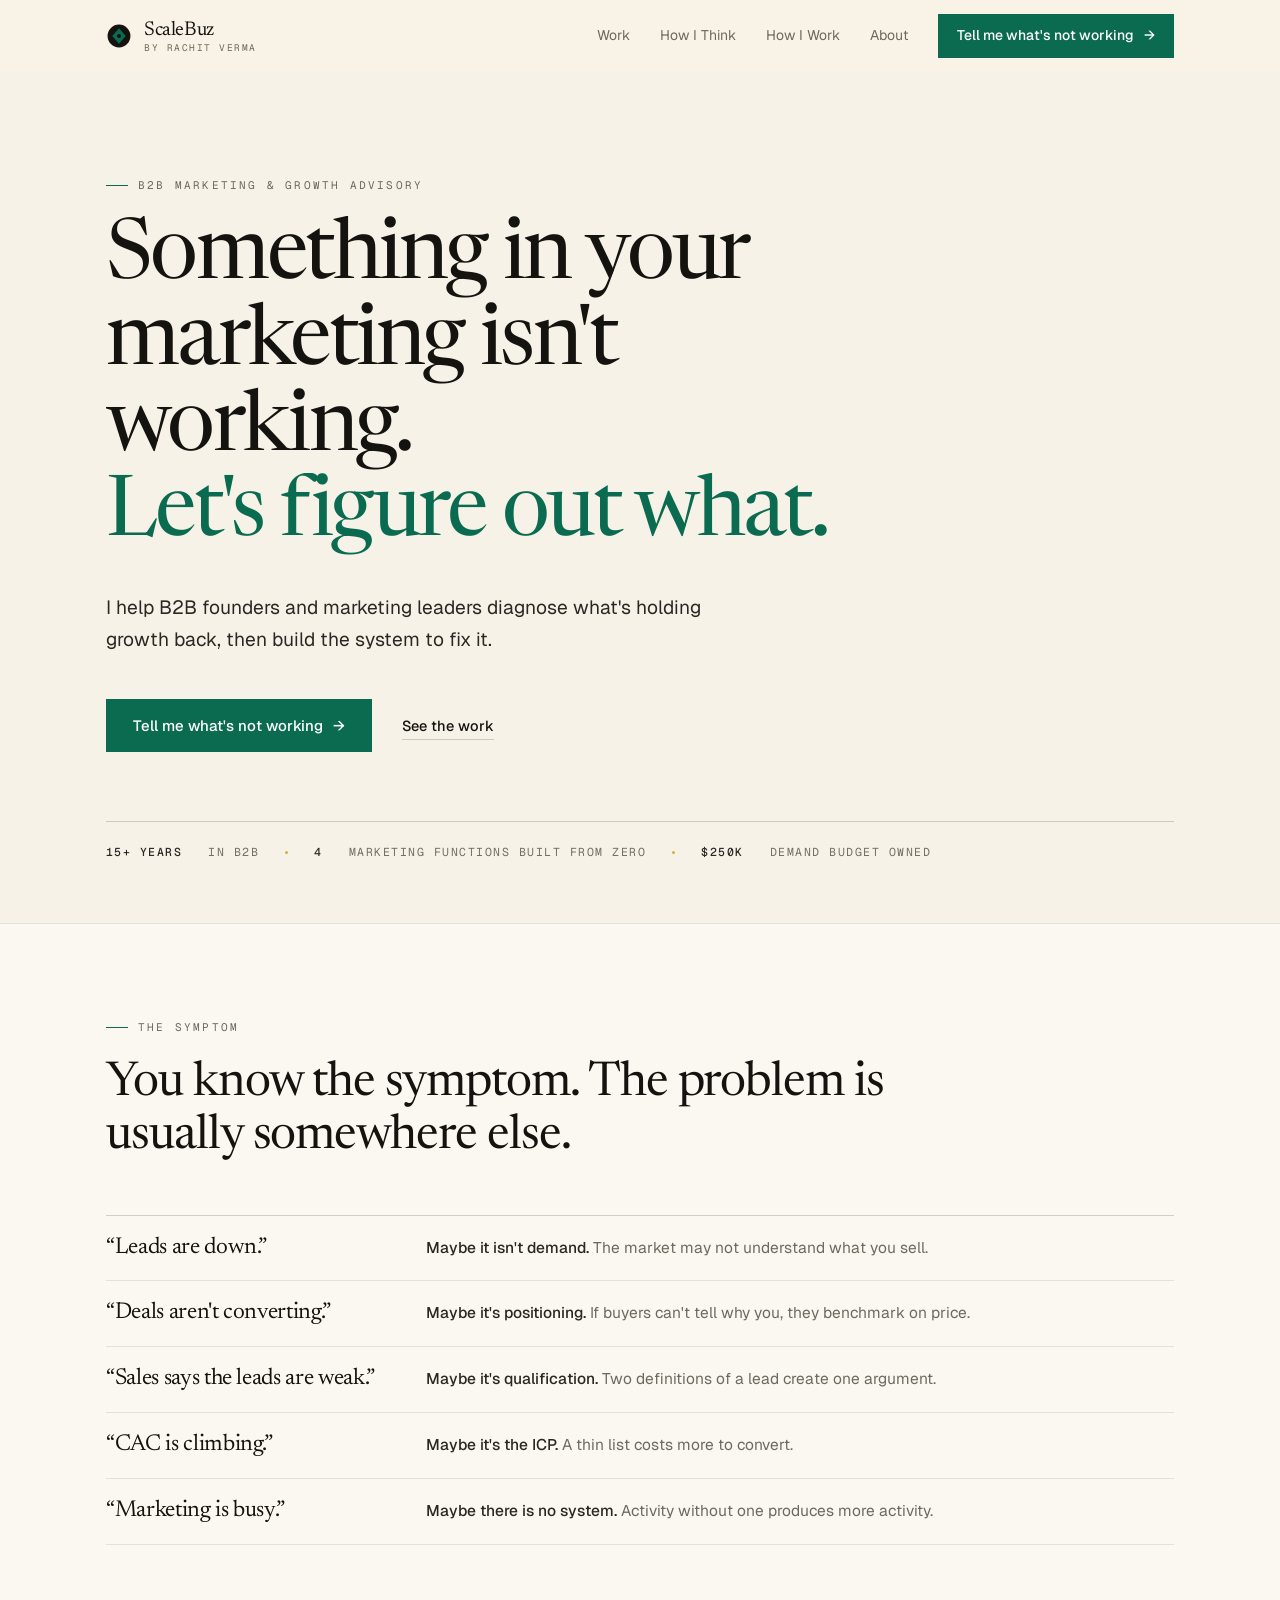
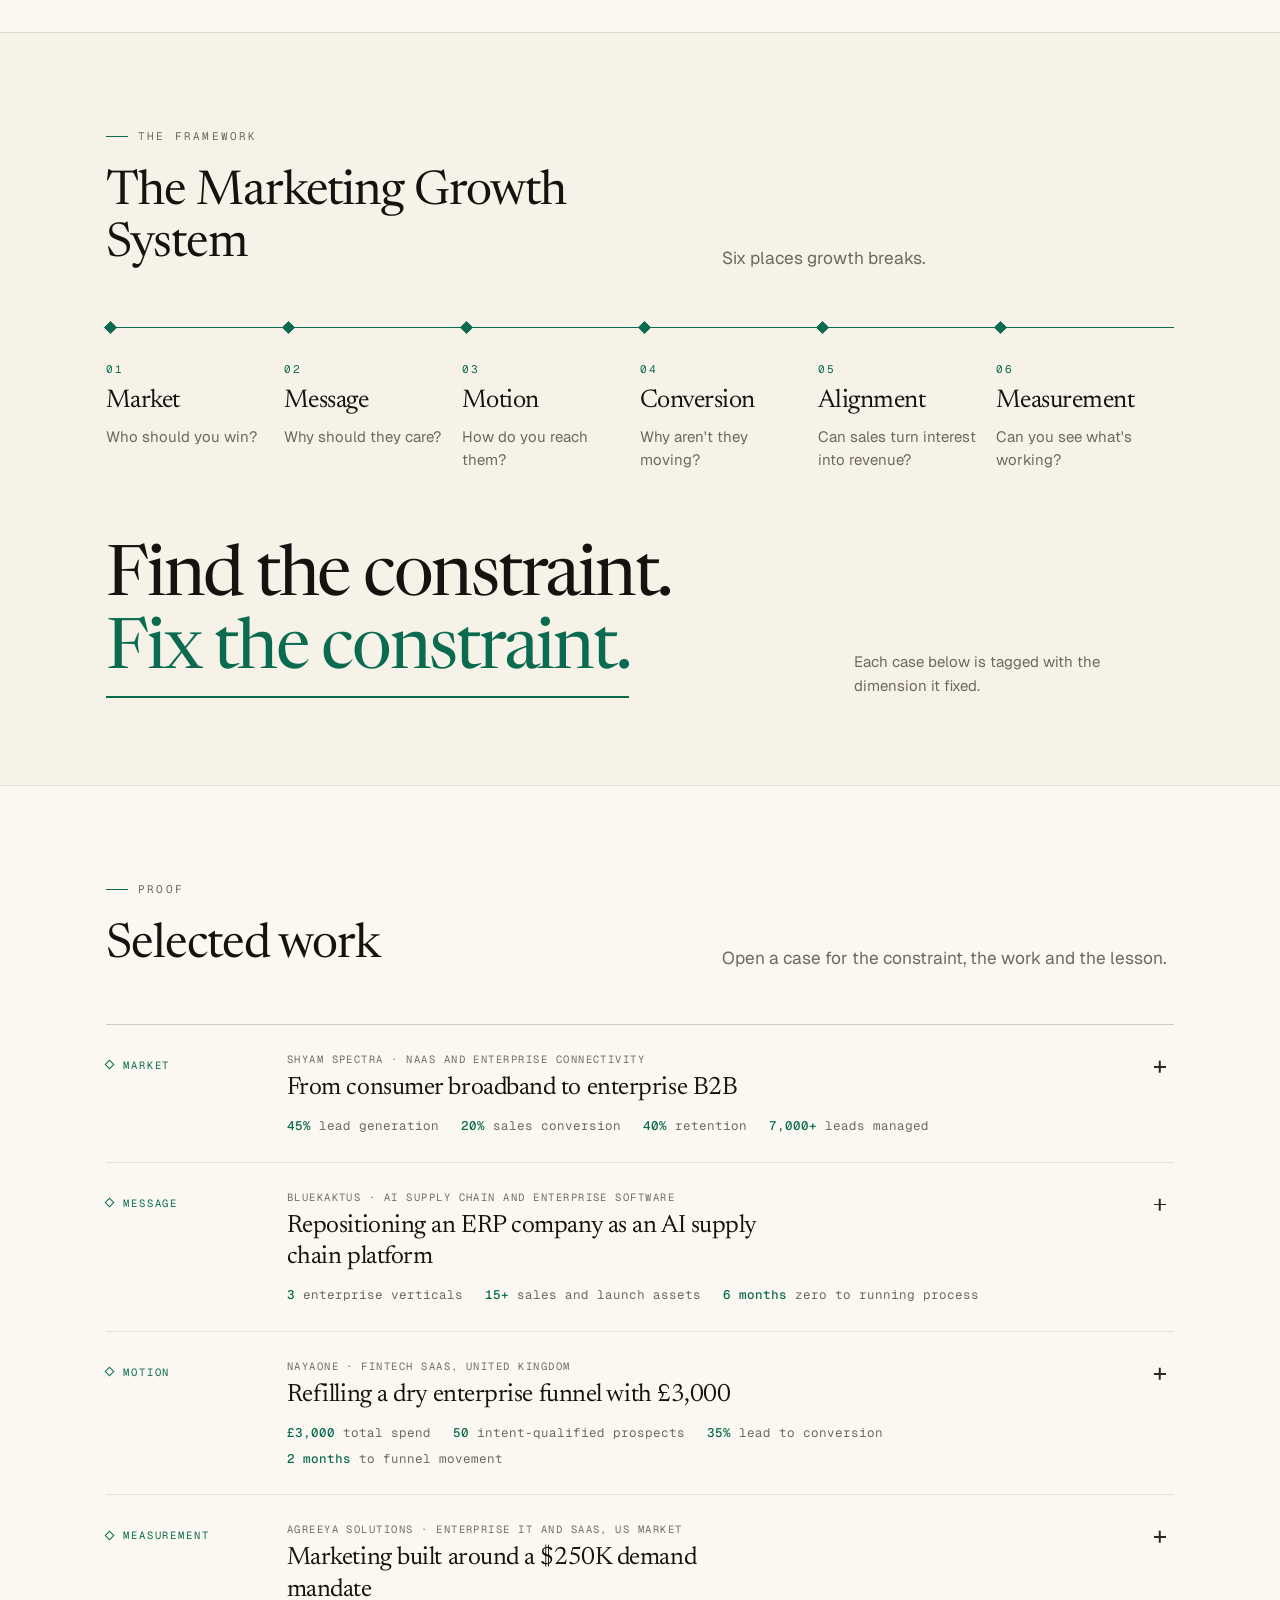
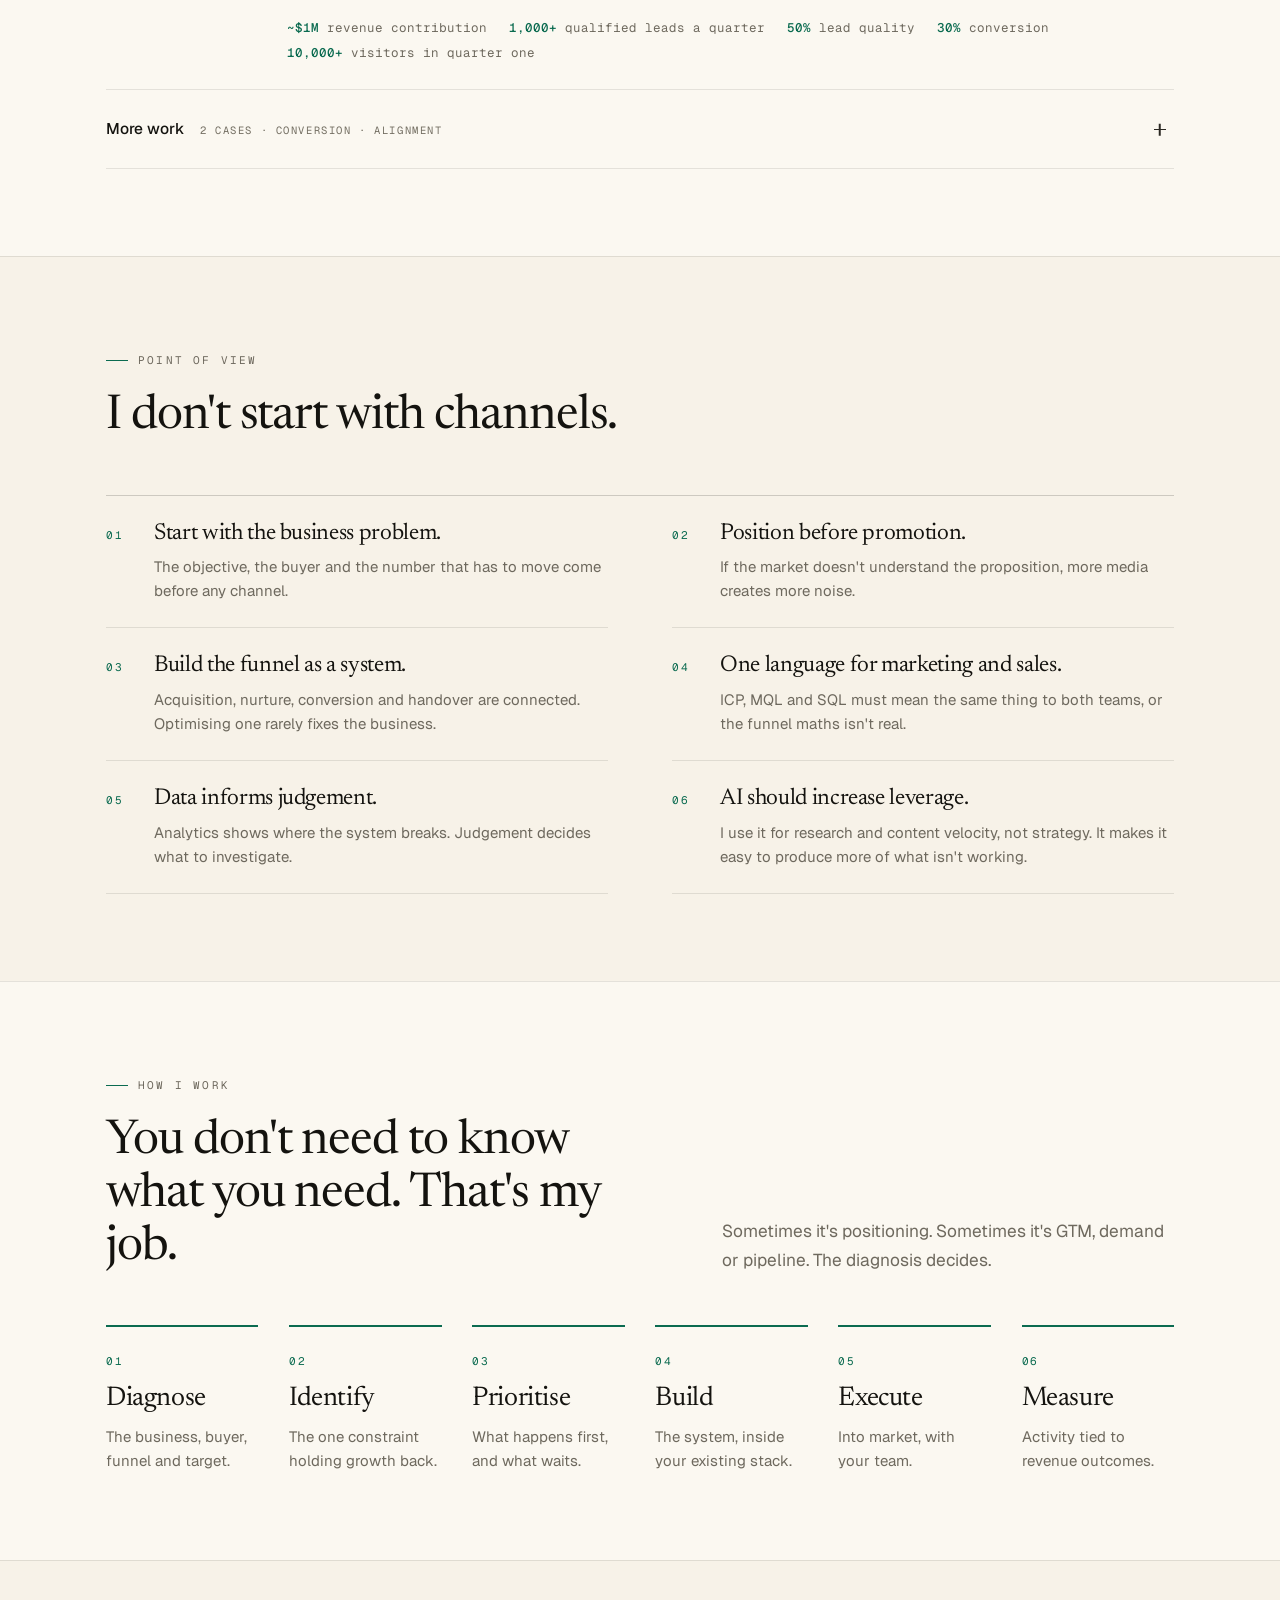
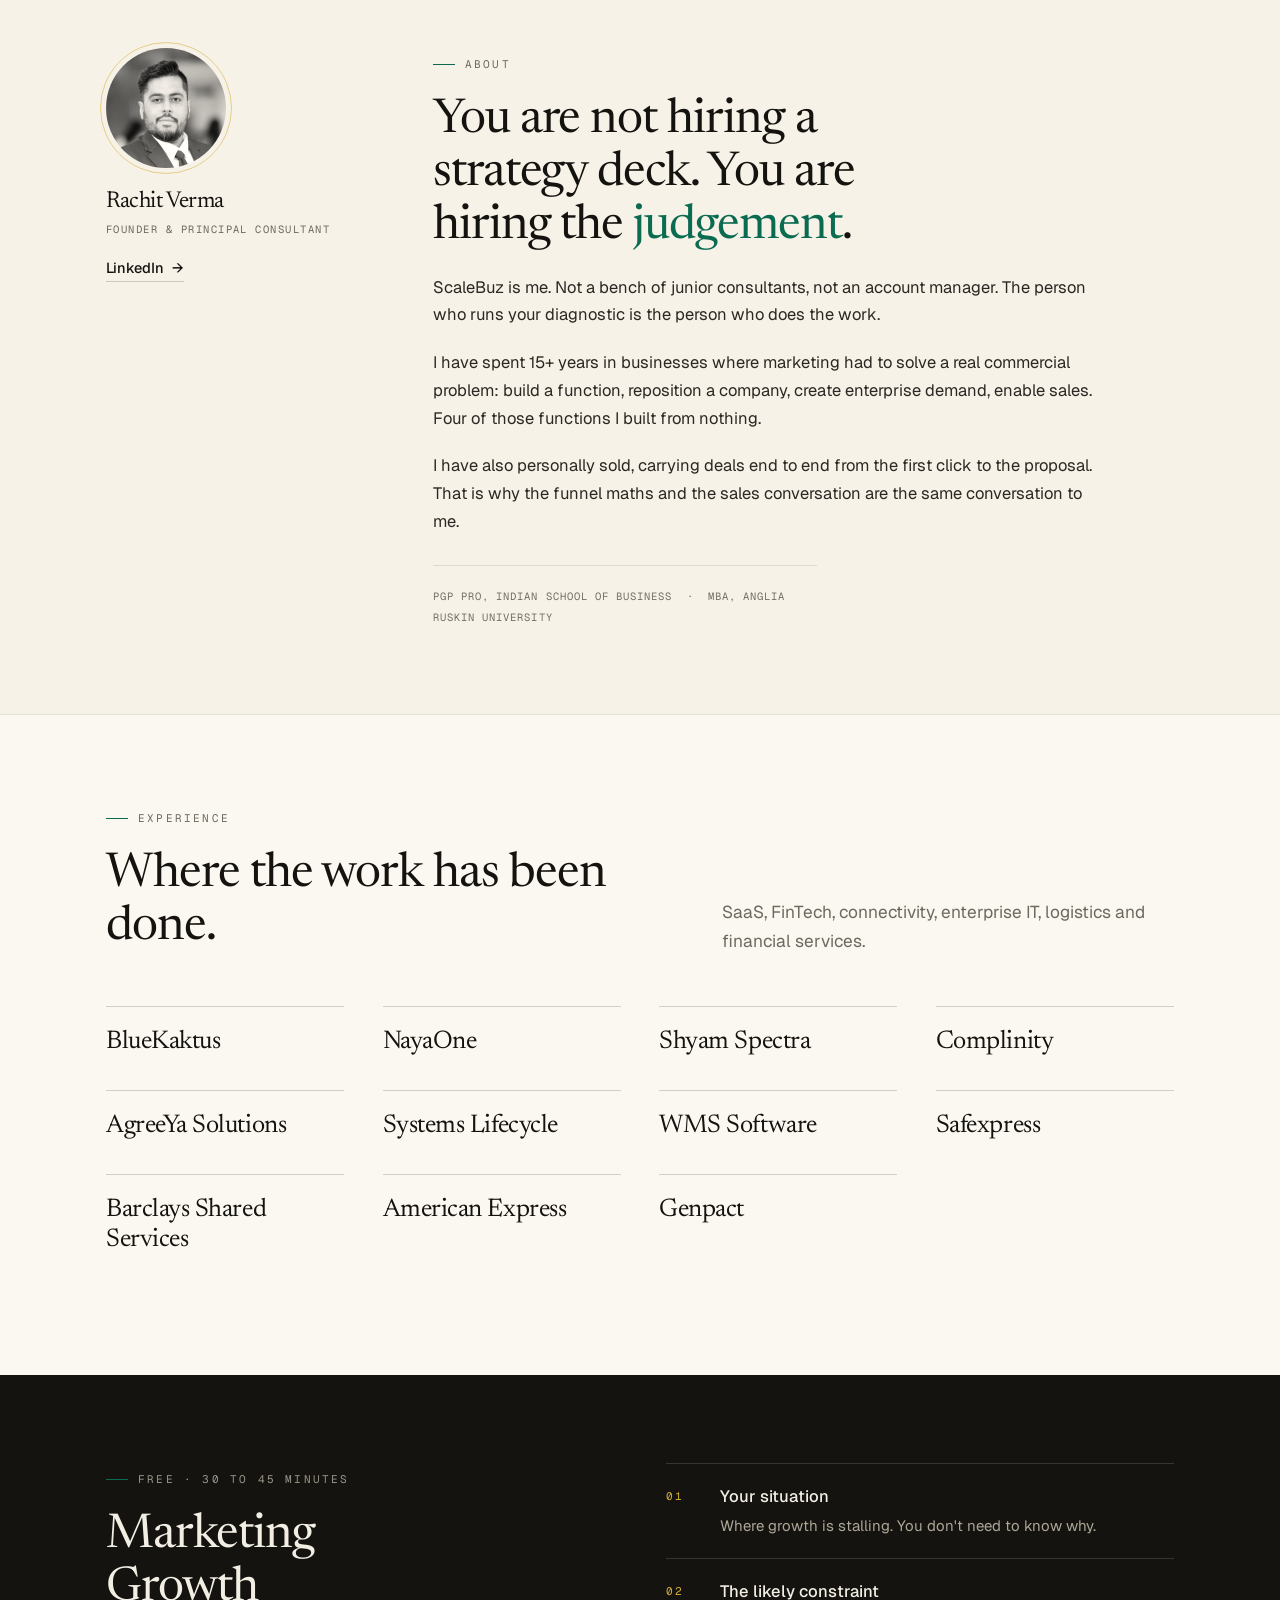
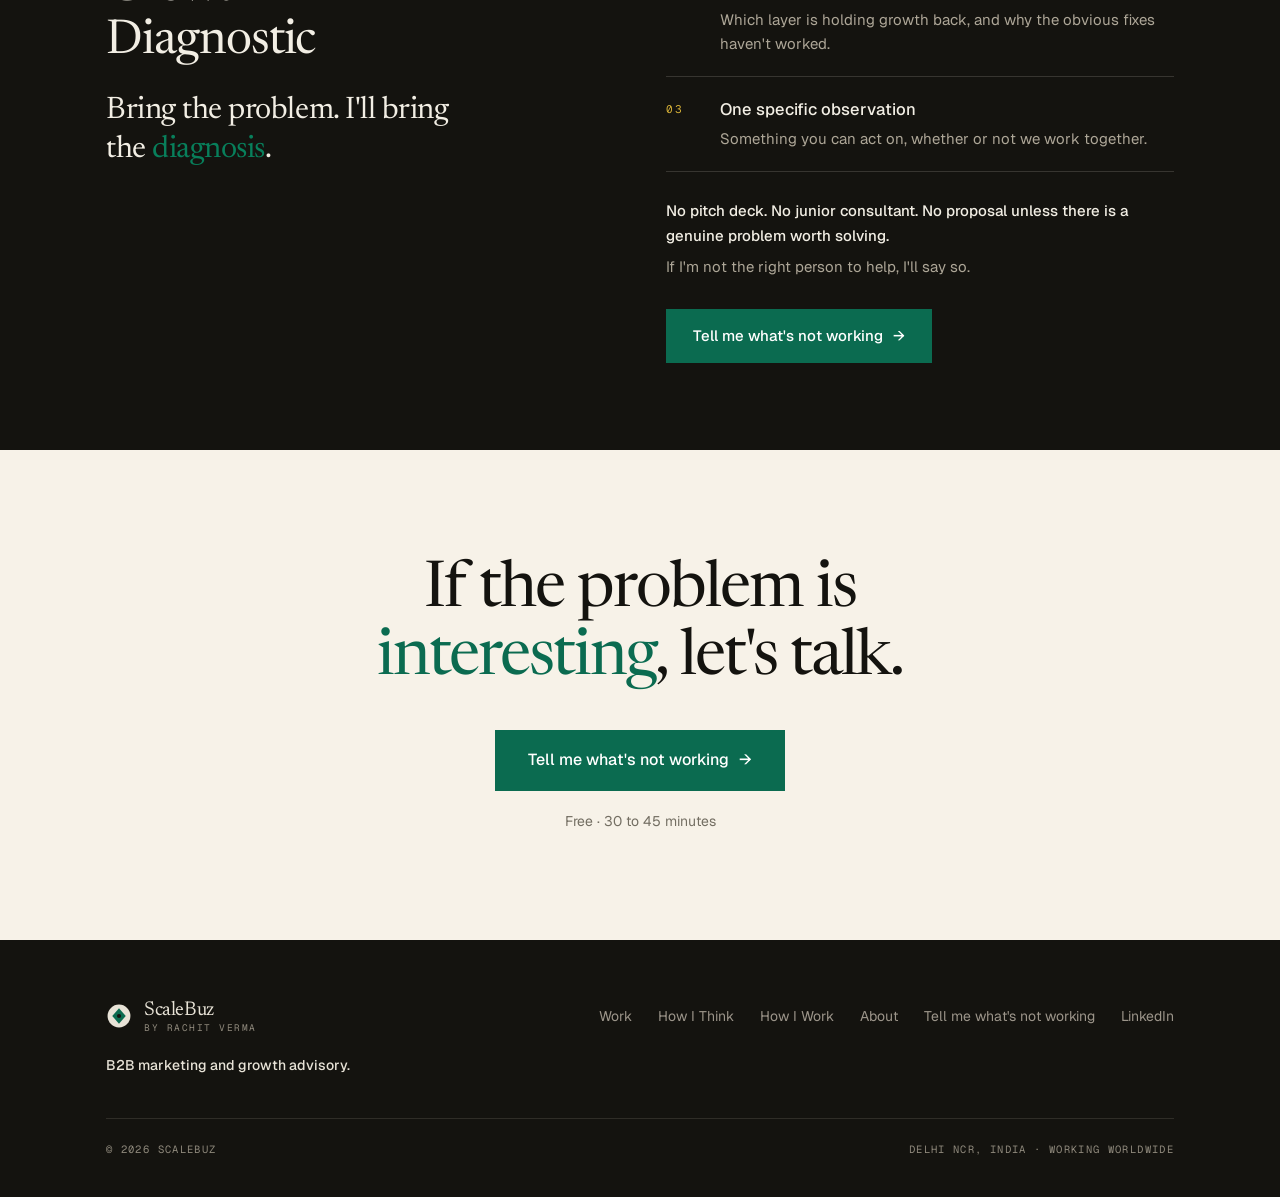
==== commit cf23cbee: "Deploy ScaleBuz V3 (emerald): B2B marketing and growth advisory site - New homepage: symptoms, Marke" ====
--- a/index.html
+++ b/index.html
@@ -1,911 +1,588 @@
 <!doctype html>
-<html lang="en">
+<html lang="en-GB">
 <head>
 <meta charset="utf-8">
 <meta name="viewport" content="width=device-width,initial-scale=1">
-<script>document.documentElement.classList.add('js');</script>
-<title>ScaleBuz · Revenue Architecture for B2B SaaS</title>
-<meta name="description" content="ScaleBuz diagnoses why B2B SaaS pipeline is stalling and rebuilds the GTM architecture to fix it. Fixed-scope engagements. Senior involvement throughout.">
-<meta property="og:title" content="ScaleBuz · Revenue Architecture for B2B SaaS">
-<meta property="og:description" content="We diagnose where qualified demand breaks. Then we rebuild the architecture inside the tools your team already uses.">
+<script>
+  document.documentElement.classList.add('js');
+  /* If site.js never runs, drop the hidden animation states so nothing stays invisible */
+  setTimeout(function () { if (!window.__sb) { document.documentElement.classList.remove('js'); } }, 2500);
+</script>
+
+<!-- Google tag (gtag.js) -->
+<script async src="https://www.googletagmanager.com/gtag/js?id=G-R7X4S9LFZZ"></script>
+<script>
+  window.dataLayer = window.dataLayer || [];
+  function gtag(){dataLayer.push(arguments);}
+  gtag('js', new Date());
+  gtag('config', 'G-R7X4S9LFZZ');
+</script>
+<!-- Leadfeeder (Dealfront) tracker -->
+<script> (function(ss,ex){ window.ldfdr=window.ldfdr||function(){(ldfdr._q=ldfdr._q||[]).push([].slice.call(arguments));}; (function(d,s){ fs=d.getElementsByTagName(s)[0]; function ce(src){ var cs=d.createElement(s); cs.src=src; cs.async=1; fs.parentNode.insertBefore(cs,fs); }; ce('https://sc.lfeeder.com/lftracker_v1_'+ss+(ex?'_'+ex:'')+'.js'); })(document,'script'); })('Xbp1oaE55oLaEdVj'); </script>
+<!-- Microsoft Clarity -->
+<script type="text/javascript">
+    (function(c,l,a,r,i,t,y){
+        c[a]=c[a]||function(){(c[a].q=c[a].q||[]).push(arguments)};
+        t=l.createElement(r);t.async=1;t.src="https://www.clarity.ms/tag/"+i;
+        y=l.getElementsByTagName(r)[0];y.parentNode.insertBefore(t,y);
+    })(window, document, "clarity", "script", "x2c3wwhdib");
+</script>
+<!-- RB2B (reb2b) visitor identification -->
+<script>!function(key) {if (window.reb2b) return;window.reb2b = {loaded: true};var s = document.createElement("script");s.async = true;s.src = "https://ddwl4m2hdecbv.cloudfront.net/b/" + key + "/" + key + ".js.gz";document.getElementsByTagName("script")[0].parentNode.insertBefore(s, document.getElementsByTagName("script")[0]);}("9NMMZHRJ3YNW");</script>
+
+<title>ScaleBuz | B2B Marketing &amp; Growth Advisory. Rachit Verma</title>
+<meta name="description" content="Something in your marketing isn't working. Let's figure out what. Rachit Verma helps B2B founders and marketing leaders diagnose what is holding growth back, then builds the system to fix it. Free 30 to 45 minute Marketing Growth Diagnostic.">
+<link rel="canonical" href="https://www.scalebuz.co/">
+
 <meta property="og:type" content="website">
-<meta property="og:url" content="https://scalebuz.co">
+<meta property="og:url" content="https://www.scalebuz.co/">
+<meta property="og:site_name" content="ScaleBuz">
+<meta property="og:title" content="ScaleBuz | B2B Marketing &amp; Growth Advisory. Rachit Verma">
+<meta property="og:description" content="Something in your marketing isn't working. Let's figure out what. Diagnosis before spend, for B2B technology companies. Free Marketing Growth Diagnostic with Rachit Verma.">
+<meta property="og:image" content="https://www.scalebuz.co/assets/og-image.png">
+<meta property="og:image:width" content="1200">
+<meta property="og:image:height" content="630">
+<meta property="og:image:alt" content="ScaleBuz by Rachit Verma. Something in your marketing isn't working. Let's figure out what.">
+<meta name="twitter:card" content="summary_large_image">
+<meta name="twitter:image" content="https://www.scalebuz.co/assets/og-image.png">
+<meta name="twitter:title" content="ScaleBuz | B2B Marketing &amp; Growth Advisory. Rachit Verma">
+<meta name="twitter:description" content="Something in your marketing isn't working. Let's figure out what. Free Marketing Growth Diagnostic with Rachit Verma.">
+
 <link rel="preconnect" href="https://fonts.googleapis.com">
 <link rel="preconnect" href="https://fonts.gstatic.com" crossorigin>
-<link href="https://fonts.googleapis.com/css2?family=Newsreader:ital,opsz,wght@0,6..72,300;0,6..72,400;0,6..72,500;0,6..72,600;1,6..72,300;1,6..72,400&family=Geist:wght@300;400;500;600&family=Geist+Mono:wght@400;500&display=swap" rel="stylesheet">
-<link rel="stylesheet" href="styles2.css">
-<link rel="icon" href="data:image/svg+xml,<svg xmlns='http://www.w3.org/2000/svg' viewBox='0 0 32 32'><circle cx='16' cy='16' r='16' fill='%2314130F'/><polygon points='16,7 25,16 16,25 7,16' fill='%23A8341B'/><circle cx='16' cy='16' r='4' fill='%2314130F'/></svg>">
+<link href="https://fonts.googleapis.com/css2?family=Newsreader:opsz,wght@6..72,300;6..72,400;6..72,500&family=Geist:wght@300;400;500&family=Geist+Mono:wght@400;500&display=swap" rel="stylesheet">
+<link rel="stylesheet" href="theme.css">
+<link rel="stylesheet" href="styles.css">
+<link rel="icon" href="data:image/svg+xml,<svg xmlns='http://www.w3.org/2000/svg' viewBox='0 0 32 32'><circle cx='16' cy='16' r='16' fill='%2314130F'/><polygon points='16,7 25,16 16,25 7,16' fill='%230B6B50'/><circle cx='16' cy='16' r='4' fill='%2314130F'/></svg>">
+
+<script type="application/ld+json">
+{
+  "@context": "https://schema.org",
+  "@graph": [
+    {
+      "@type": "ProfessionalService",
+      "@id": "https://www.scalebuz.co/#scalebuz",
+      "name": "ScaleBuz",
+      "url": "https://www.scalebuz.co/",
+      "description": "B2B marketing and growth advisory. Diagnoses what is holding growth back for B2B technology companies, then builds the system to fix it.",
+      "email": "rachit@scalebuz.co",
+      "areaServed": "Worldwide",
+      "founder": { "@id": "https://www.scalebuz.co/#rachit" },
+      "provider": { "@id": "https://www.scalebuz.co/#rachit" },
+      "address": { "@type": "PostalAddress", "addressRegion": "Delhi NCR", "addressCountry": "IN" },
+      "knowsAbout": ["Positioning","Go-to-market strategy","Demand generation","Pipeline architecture","Product marketing","Sales enablement","Conversion rate optimisation","Marketing operations"]
+    },
+    {
+      "@type": "Person",
+      "@id": "https://www.scalebuz.co/#rachit",
+      "name": "Rachit Verma",
+      "jobTitle": "Founder and Principal Consultant",
+      "image": "https://www.scalebuz.co/assets/rachit-avatar.jpg",
+      "worksFor": { "@id": "https://www.scalebuz.co/#scalebuz" },
+      "sameAs": ["https://www.linkedin.com/in/rachitverma1/"],
+      "knowsAbout": ["B2B go-to-market strategy","Demand generation","Positioning","Product marketing","Sales enablement","Pipeline architecture","AI-enabled marketing"],
+      "alumniOf": [
+        { "@type": "EducationalOrganization", "name": "Indian School of Business" },
+        { "@type": "EducationalOrganization", "name": "Anglia Ruskin University" }
+      ]
+    },
+    {
+      "@type": "Service",
+      "@id": "https://www.scalebuz.co/#diagnostic",
+      "name": "Marketing Growth Diagnostic",
+      "serviceType": "B2B marketing and growth diagnosis",
+      "provider": { "@id": "https://www.scalebuz.co/#rachit" },
+      "description": "A 30 to 45 minute conversation covering business, growth objective, market, buyer, positioning, GTM, demand, funnel, sales alignment and measurement. Ends with one specific observation about the likely constraint.",
+      "areaServed": "Worldwide"
+    }
+  ]
+}
+</script>
+<script src="site.js" defer></script>
 </head>
 <body>
 
-<!-- ═══ NAV ═══ -->
+<a class="skip" href="#main">Skip to content</a>
+
 <header class="nav" id="nav">
-  <div class="nav-inner">
-    <a class="brand" href="#top" aria-label="ScaleBuz">
-      <svg xmlns="http://www.w3.org/2000/svg" viewBox="0 0 50 50" height="34" aria-hidden="true" focusable="false" style="flex-shrink:0;display:block">
+  <div class="nav-in">
+    <a class="brand" href="#top" aria-label="ScaleBuz home">
+      <svg xmlns="http://www.w3.org/2000/svg" viewBox="0 0 50 50" aria-hidden="true" focusable="false">
         <circle cx="25" cy="25" r="22" fill="#14130F"/>
-        <polygon points="25,10 38,25 25,40 12,25" fill="#A8341B"/>
+        <polygon points="25,10 38,25 25,40 12,25" class="mark"/>
         <circle cx="25" cy="25" r="4" fill="#14130F"/>
       </svg>
-      <div class="brand-name">ScaleBuz</div>
+      <span class="brand-t">
+        <span class="brand-n">ScaleBuz</span>
+        <span class="brand-s">by Rachit Verma</span>
+      </span>
     </a>
-    <nav class="nav-links" aria-label="Primary">
-      <a href="#diagnosis">Diagnosis</a>
-      <a href="#who">Who it's for</a>
-      <a href="#engagements">Consulting</a>
-      <a href="#services">Services</a>
-      <a href="#cases">Case Files</a>
-      <a href="#team">Team</a>
-      <a href="#faq">FAQ</a>
-      <a href="#cta">Contact</a>
+    <nav class="nav-links" id="nav-links" aria-label="Primary">
+      <a href="#work">Work</a>
+      <a href="#thinking">How I Think</a>
+      <a href="#method">How I Work</a>
+      <a href="#operator">About</a>
+      <a class="btn btn--sm" href="diagnostic.html" data-cta="nav">Tell me what's not working <span class="ar">&rarr;</span></a>
     </nav>
-    <a class="btn btn-primary nav-btn-desktop" href="https://calendly.com/vermarac1" target="_blank" rel="noopener">Book the diagnostic call <span class="arr">→</span></a>
-    <button class="nav-toggle" id="nav-toggle" aria-expanded="false" aria-controls="nav-mobile" aria-label="Toggle menu">
-      <span></span><span></span><span></span>
+    <button class="nav-tog" id="nav-tog" type="button" aria-expanded="false" aria-controls="nav-links">
+      <span class="nav-tog-l">Menu</span><span class="bars" aria-hidden="true"><i></i><i></i></span>
     </button>
   </div>
 </header>
 
-<!-- ═══ MOBILE NAV ═══ -->
-<div class="nav-mobile" id="nav-mobile" aria-hidden="true">
-  <nav class="nav-mobile-links" aria-label="Mobile navigation">
-    <a href="#diagnosis">Diagnosis</a>
-    <a href="#who">Who it's for</a>
-    <a href="#engagements">Consulting</a>
-    <a href="#services">Services</a>
-    <a href="#cases">Case Files</a>
-    <a href="#team">Team</a>
-    <a href="#faq">FAQ</a>
-    <a href="#cta">Contact</a>
-  </nav>
-  <a class="btn btn-primary" data-magnetic href="https://calendly.com/vermarac1" target="_blank" rel="noopener">Book the diagnostic call <span class="arr">→</span></a>
-</div>
-
-<main id="top">
-
-<!-- ═══ HERO ═══ -->
-<section class="section hero">
-  <div class="hero-backdrop" aria-hidden="true"></div>
-  <div class="wrap">
-
-    <h1 class="display-1 reveal">
-      Your pipeline is not an <span class="softer">execution problem.</span><br>It is an <em>architecture</em> problem.
+<main id="main">
+
+<!-- ══ 01 HERO ══════════════════════════════════════════════ -->
+<section class="hero" id="top">
+  <div class="wrap">
+    <p class="eyebrow hero-in" style="--i:0">B2B Marketing &amp; Growth Advisory</p>
+    <h1>
+      <span class="ln"><span style="--i:1">Something in your marketing isn't working.</span></span>
+      <span class="ln"><span class="accent" style="--i:2">Let's figure out what.</span></span>
     </h1>
-
-    <div class="hero-grid reveal">
-      <div>
-        <p class="lede">
-          Most B2B SaaS companies have already tried the obvious fixes. More content, more channels, a new agency, a fractional CMO. The pipeline still does not move. Because the problem is not what you are doing. It is the GTM system underneath. We diagnose where qualified demand is breaking, then rebuild the architecture inside the stack your team already operates.
-        </p>
-        <div class="hero-cta" style="margin-top:28px">
-          <a class="btn btn-primary" data-magnetic href="#engagements">See consulting engagements <span class="arr">→</span></a>
-          <a class="btn btn-ghost" href="#services">See targeted services <span class="arr">→</span></a>
-        </div>
-      </div>
-
-      <aside class="hero-meta-list" aria-label="At a glance">
-        <div class="hero-meta-row">
-          <div class="k">Discipline</div>
-          <div class="v">GTM diagnosis and revenue-system rebuild for B2B technology companies with an active pipeline-predictability problem.</div>
-        </div>
-        <div class="hero-meta-row">
-          <div class="k">Engagement</div>
-          <div class="v">Fixed-scope. Senior involvement throughout. Delivered against defined outcomes. Not retainers.</div>
-        </div>
-        <div class="hero-meta-row" style="border-bottom:0">
-          <div class="k">First step</div>
-          <div class="v">A 30-minute Diagnostic Call. One specific observation about your GTM before the conversation ends.</div>
-        </div>
-      </aside>
-    </div>
-
-    <div class="stats reveal">
-      <div class="stat"><div class="v">15<sup>+</sup></div><div class="l">Years in-house B2B GTM</div></div>
-      <div class="stat"><div class="v">$2M<sup>+</sup></div><div class="l">Revenue attributed to pipeline</div></div>
-      <div class="stat"><div class="v">8</div><div class="l">Companies, marketing built from zero</div></div>
-      <div class="stat"><div class="v">4</div><div class="l">Operating markets</div></div>
-    </div>
-
-    <div class="sectors reveal">
-      <span class="label">Proven across</span><span class="sep"></span>
-      <span>B2B SaaS</span><span class="sep"></span>
-      <span>FinTech</span><span class="sep"></span>
-      <span>NaaS</span><span class="sep"></span>
-      <span>IT Services</span>
-      <span class="spacer"></span>
-      <span>India</span><span class="sep"></span>
-      <span>UK</span><span class="sep"></span>
-      <span>North America</span><span class="sep"></span>
-      <span>Europe</span>
-    </div>
-  </div>
-</section>
-
-<!-- ═══ BRIDGE ═══ -->
-<section class="section section--diagnosis" id="diagnosis">
-  <div class="wrap">
-    <div class="bridge">
-      <div class="bridge-col">
-        <p class="eyebrow reveal"><span class="dot"></span>The diagnosis</p>
-        <h2 class="display-2 bridge-head reveal">You know the symptoms.<br><em>Most misread the cause.</em></h2>
-        <p class="bridge-text reveal">The campaigns are running. The CRM is active. The team is working hard. And still, CAC keeps climbing, sales says the leads are weak, and the board is losing confidence in the forecast.</p>
-        <p class="bridge-text reveal">So most companies do the obvious thing: more channels, more spend, more headcount. The pipeline still does not move, because none of it touches the cause.</p>
-        <p class="bridge-emphasis reveal">The activity is not failing. It is leaking through a system that was never built to turn it into pipeline.</p>
-        <p class="bridge-text reveal">That system is your revenue architecture. Six moving parts decide whether activity becomes pipeline:</p>
-      </div>
-
-      <div class="flow" role="img" aria-label="Activity flows through six parts of the revenue architecture to become pipeline: who you target, why buyers choose you, how demand is generated, what counts as qualified, whether you can see results, how leads reach sales. When any one breaks, the flow leaks.">
-        <div class="flow-rail">
-          <span class="flow-end flow-end--in reveal">Activity</span>
-          <div class="flow-track">
-            <span class="flow-line reveal reveal--draw" aria-hidden="true"></span>
-            <span class="flow-pulse" aria-hidden="true"></span>
-            <ol class="flow-nodes">
-              <li class="flow-node"><span class="flow-dot"></span><span class="n">01</span><span class="lbl">who you target</span></li>
-              <li class="flow-node"><span class="flow-dot"></span><span class="n">02</span><span class="lbl">why buyers choose you</span></li>
-              <li class="flow-node"><span class="flow-dot"></span><span class="n">03</span><span class="lbl">how demand is generated</span></li>
-              <li class="flow-node"><span class="flow-dot"></span><span class="n">04</span><span class="lbl">what counts as qualified</span></li>
-              <li class="flow-node"><span class="flow-dot"></span><span class="n">05</span><span class="lbl">whether you can see results</span></li>
-              <li class="flow-node"><span class="flow-dot"></span><span class="n">06</span><span class="lbl">how leads reach sales</span></li>
-            </ol>
-            <span class="flow-break reveal" aria-hidden="true" style="--reveal-delay:480ms"><span class="flow-break-lbl">the leak</span><span class="flow-break-mark"></span></span>
-          </div>
-          <span class="flow-end flow-end--out reveal">Pipeline</span>
-        </div>
-      </div>
-
-      <div class="bridge-col">
-        <p class="bridge-text reveal">When any one is built wrong, more activity only produces more activity.</p>
-        <p class="bridge-final reveal">The work is to find the one part that is the actual constraint and rebuild it. Fix the right one, and the spend you already make starts producing pipeline you can forecast and defend.</p>
-      </div>
-    </div>
-  </div>
-</section>
-
-<!-- ═══ WHO IT IS FOR ═══ -->
-<section class="section section--who" id="who">
-  <div class="wrap">
-    <p class="eyebrow reveal"><span class="dot"></span>The fit</p>
-    <h2 class="display-2 who-head reveal">Built for one situation. <em>Not one company size.</em></h2>
-    <div class="who-grid">
-      <div class="who-col who-col--for">
-        <p class="who-label reveal">Who is ScaleBuz for</p>
-        <ul class="who-list who-list--for">
-          <li class="who-item reveal" style="--reveal-delay:70ms"><span class="who-tick" aria-hidden="true">✓</span><div><p class="who-lead">Activity, not pipeline.</p><p class="who-clar">The dashboards are green, the team is busy, and the one number that matters has not moved.</p></div></li>
-          <li class="who-item reveal" style="--reveal-delay:140ms"><span class="who-tick" aria-hidden="true">✓</span><div><p class="who-lead">An agency that did not land.</p><p class="who-clar">You paid for the decks and the dashboards, and the pipeline looks the same as the day you signed.</p></div></li>
-          <li class="who-item reveal" style="--reveal-delay:210ms"><span class="who-tick" aria-hidden="true">✓</span><div><p class="who-lead">Sales and marketing at odds.</p><p class="who-clar">Sales calls the leads weak, marketing says sales never works them, and you are the one refereeing.</p></div></li>
-          <li class="who-item reveal" style="--reveal-delay:280ms"><span class="who-tick" aria-hidden="true">✓</span><div><p class="who-lead">No engine yet.</p><p class="who-clar">The growth came from founder selling and referrals, and you can feel it will not scale much further.</p></div></li>
-        </ul>
-      </div>
-      <div class="who-col who-col--not">
-        <p class="who-label who-label--mute">Who is ScaleBuz not for?</p>
-        <ul class="who-list who-list--not">
-          <li class="who-item"><span class="who-dash" aria-hidden="true"></span><div><p class="who-lead">Cheapest leads.</p><p class="who-clar">You are optimising for cost per lead, not pipeline.</p></div></li>
-          <li class="who-item"><span class="who-dash" aria-hidden="true"></span><div><p class="who-lead">A new tool stack.</p><p class="who-clar">You want rip-and-replace, not better use of the one you already run.</p></div></li>
-          <li class="who-item"><span class="who-dash" aria-hidden="true"></span><div><p class="who-lead">A guaranteed number.</p><p class="who-clar">You want a promise before a diagnosis.</p></div></li>
-          <li class="who-item"><span class="who-dash" aria-hidden="true"></span><div><p class="who-lead">A quick fix.</p><p class="who-clar">You want a tactic to try, not the one constraint found and rebuilt.</p></div></li>
-        </ul>
-      </div>
-    </div>
-
-    <p class="who-operator reveal">Unlike a large agency, you are never handed a junior team. Two senior operators run the account, and every call is built on fifteen years on the marketing front line: what actually works when you are carrying a pipeline number to a board, not what reads well in a deck.</p>
-
-    <div class="who-action reveal">
-      <a class="btn btn-primary who-action-cta" data-magnetic href="https://calendly.com/vermarac1" target="_blank" rel="noopener">Book the diagnostic call <span class="arr">→</span></a>
-      <a class="btn btn-ghost" href="#engagements">See consulting engagements <span class="arr">→</span></a>
-      <a class="btn btn-ghost" href="#services">See targeted services <span class="arr">→</span></a>
-    </div>
-  </div>
-</section>
-
-<!-- ═══ FAILURE POINTS ═══ -->
-<section class="section section--tight" id="framework">
-  <div class="wrap">
-    <p class="eyebrow reveal"><span class="dot"></span>The framework</p>
-    <div>
-        <div class="col-2" style="align-items:end;margin-bottom:64px">
-          <h2 class="display-2 reveal">The six failure points.<br><em>Most companies fix the wrong one.</em></h2>
-          <p class="body reveal" style="max-width:42ch">The same diagnostic behind every engagement. Pipeline rarely breaks in more than one place at a time, which is exactly why a generic playbook misses the constraint.</p>
-        </div>
-
-        <div class="frame-grid reveal">
-          <article class="frame-cell">
-            <div class="idx">No. 01 · ICP failure</div>
-            <p>The target market is too broad. Campaigns generate activity, not qualified demand, and sales spends time on accounts unlikely to convert. CAC reflects it.</p>
-          </article>
-          <article class="frame-cell">
-            <div class="idx">No. 02 · Positioning failure</div>
-            <p>Buyers understand what you do. They do not understand why to choose you over the alternative. Deals stall at evaluation and sales cycles stretch. It reads as a product gap; it is a positioning one.</p>
-          </article>
-          <article class="frame-cell">
-            <div class="idx">No. 03 · Channel and motion failure</div>
-            <p>Demand is generated in the wrong places, or through a motion that does not fit how your buyers actually buy. Effort flows into channels that produce volume, not pipeline.</p>
-          </article>
-          <article class="frame-cell">
-            <div class="idx">No. 04 · Qualification failure</div>
-            <p>Marketing and sales define a qualified lead differently. Volume exists; revenue efficiency does not. The funnel looks healthy on one dashboard and thin on the other, and neither side trusts the numbers.</p>
-          </article>
-          <article class="frame-cell">
-            <div class="idx">No. 05 · Attribution failure</div>
-            <p>You cannot see what is actually producing pipeline. Spend continues on channels that look busy, while the ones quietly working go unfunded, because the signal is missing.</p>
-          </article>
-          <article class="frame-cell">
-            <div class="idx">No. 06 · Handoff failure</div>
-            <p>Interest is created, then lost in the gap between marketing and sales. With no shared process across the journey, momentum disappears between stages and pipeline never forms.</p>
-          </article>
-        </div>
-
-    </div>
-  </div>
-</section>
-
-<!-- ═══ ENGAGEMENTS ═══ -->
-<section class="section section--engagements" id="engagements">
-  <div class="wrap">
-    <p class="eyebrow reveal"><span class="dot"></span>The engagements</p>
-    <div class="col-2" style="align-items:end;margin-bottom:48px">
-      <h2 class="display-2 reveal">Fixed-scope <span class="accent-word">consulting</span> engagements.<br><em>Defined outcomes.</em></h2>
-      <p class="body reveal" style="max-width:42ch">No retainers. No discovery loops. Each engagement has a stated input, a stated output, and a senior operator accountable for both. Choose the engagement that matches the constraint you are trying to remove.</p>
-    </div>
-
-    <article class="tier reveal">
-      <div class="t-num">01</div>
-      <div>
-        <div class="deck">Diagnose before you build</div>
-        <h3>Revenue Clarity<br><em>Audit</em></h3>
-        <div class="meta">
-          <div class="meta-row"><div class="k">Timeline</div><div>5 to 7 business days</div></div>
-          <div class="meta-row"><div class="k">For</div><div>Companies generating activity but not pipeline.</div></div>
-          <div class="meta-row"><div class="k">Credit</div><div>Audit fee credited toward the Sprint if you proceed.</div></div>
-        </div>
-      </div>
-      <div>
-        <p class="desc">A structured diagnostic of the GTM system covering positioning, ICP definition, funnel conversion, qualification logic, attribution visibility, and marketing-to-sales alignment.</p>
-        <p class="desc">The outcome is a prioritised action plan based on where revenue efficiency is actually breaking. Produced before any resources are committed to execution, hiring, or a broader rebuild.</p>
-        <a class="btn-link" href="https://calendly.com/vermarac1" target="_blank" rel="noopener">Diagnose the GTM constraint →</a>
-      </div>
-    </article>
-
-    <article class="tier reveal">
-      <div class="t-num">02</div>
-      <div>
-        <div class="deck">Build the revenue system</div>
-        <h3>Pipeline Architecture <em>Sprint</em></h3>
-        <div class="meta">
-          <div class="meta-row"><div class="k">Timeline</div><div>4 to 6 weeks</div></div>
-          <div class="meta-row"><div class="k">For</div><div>Companies with ICP clarity that need a working pipeline machine.</div></div>
-          <div class="meta-row"><div class="k">Mode</div><div>Embedded. We work inside your existing stack.</div></div>
-        </div>
-      </div>
-      <div>
-        <p class="desc">A focused redesign and deployment of the core revenue-generation infrastructure, built inside your existing stack. This is not a strategy deck.</p>
-        <p class="desc">By the end of the Sprint the core infrastructure is operational: outbound systems, qualification frameworks, pipeline definitions, attribution visibility, campaign architecture, and CRM workflows.</p>
-        <a class="btn-link" href="https://calendly.com/vermarac1" target="_blank" rel="noopener">Fix the pipeline architecture →</a>
-      </div>
-    </article>
-
-    <article class="tier reveal">
-      <div class="t-num">03</div>
-      <div>
-        <div class="deck">Sustain the system</div>
-        <h3>Strategic Growth <em>Partnership</em></h3>
-        <div class="meta">
-          <div class="meta-row"><div class="k">Timeline</div><div>Quarterly cycles</div></div>
-          <div class="meta-row"><div class="k">For</div><div>Companies requiring sustained strategic oversight.</div></div>
-          <div class="meta-row"><div class="k">Cadence</div><div>Operator in the room when revenue decisions are made.</div></div>
-        </div>
-      </div>
-      <div>
-        <p class="desc">Most companies that have rebuilt their GTM system still need someone in the room when pipeline stalls, when a forecast needs defending, or when a key hire changes the revenue structure.</p>
-        <p class="desc">The Partnership keeps that person accessible across quarters: pipeline reviews, revenue planning, ABM execution, conversion optimisation, and forecast visibility.</p>
-        <a class="btn-link" href="https://calendly.com/vermarac1" target="_blank" rel="noopener">Discuss strategic GTM leadership →</a>
-      </div>
-    </article>
-
-    <div class="diag-card diag-card--dark reveal">
-      <div>
-        <h4>The Diagnostic Call: what to expect.</h4>
-        <p>30 minutes. The first 15 cover your situation: pipeline, team structure, biggest growth bottlenecks. Before the call ends, one specific observation about your GTM based only on what you have described. No deck. No pressure. If there is no fit, we will say so.</p>
-      </div>
-      <div class="right cta-stack">
-        <a class="btn btn-primary" data-magnetic href="https://calendly.com/vermarac1" target="_blank" rel="noopener" style="background:var(--accent);border-color:var(--accent);color:var(--accent-ink)">Book the diagnostic call <span class="arr">→</span></a>
-        <a class="btn btn-ghost" href="#services">See targeted services <span class="arr">→</span></a>
-      </div>
-    </div>
-  </div>
-</section>
-
-<!-- ═══ CASE STUDIES ═══ -->
-<section class="section section--cases" id="cases">
-  <div class="wrap">
-    <p class="eyebrow reveal"><span class="dot"></span>The proof</p>
-    <div class="col-2" style="align-items:end;margin-bottom:48px">
-      <h2 class="display-2 reveal">Three engagements.<br><em>One consistent outcome.</em></h2>
-      <p class="body reveal" style="max-width:42ch">Each case describes the structural constraint identified, the specific work performed inside the company, and the measurable outcome. Names withheld under engagement terms.</p>
-    </div>
-
-    <article class="case reveal">
-      <header class="case-head">
-        <div>
-          <div class="case-num">CASE FILE No. 01 / 03</div>
-          <h3>B2C-to-B2B transformation, executed without pausing revenue.</h3>
-        </div>
-        <div class="case-tag">Network-as-a-Service (India)</div>
-      </header>
-      <div class="case-body">
-        <div class="case-col">
-          <h5>Situation</h5>
-          <p>A network infrastructure company transitioning from B2C to enterprise B2B with no structured positioning for business buyers, no predictable pipeline, and no ICP definition. Revenue depended entirely on founder relationships. Marketing and sales were operating independently with no shared framework.</p>
-        </div>
-        <div class="case-col">
-          <h5>The work</h5>
-          <ul>
-            <li>Rebuilt positioning for enterprise B2B buyers</li>
-            <li>Redefined ICP using early customer and conversion data</li>
-            <li>Designed full multi-channel GTM motion: outbound, content, paid, and events running in parallel</li>
-            <li>Rebuilt marketing-to-sales qualification and handoff from scratch</li>
-          </ul>
-        </div>
-        <div class="case-col">
-          <h5>Results</h5>
-          <div class="case-results">
-            <div class="r"><div class="v">45<sup>%</sup></div><div class="l">Increase in lead generation</div></div>
-            <div class="r"><div class="v">20<sup>%</sup></div><div class="l">Improvement in sales conversion</div></div>
-            <div class="r"><div class="v">40<sup>%</sup></div><div class="l">Improvement in customer retention</div></div>
-            <div class="r"><div class="v">7,000<sup>+</sup></div><div class="l">Active leads under management</div></div>
-          </div>
-        </div>
-      </div>
-      <div class="case-foot">Full GTM rebuild while the business continued operating. Without pausing revenue generation.</div>
-    </article>
-
-    <article class="case reveal">
-      <header class="case-head">
-        <div>
-          <div class="case-num">CASE FILE No. 02 / 03</div>
-          <h3>Zero-to-pipeline in nine months for an enterprise IT and SaaS company.</h3>
-        </div>
-        <div class="case-tag">Enterprise IT &amp; SaaS (US)</div>
-      </header>
-      <div class="case-body">
-        <div class="case-col">
-          <h5>Situation</h5>
-          <p>A multi-product enterprise IT and SaaS company had no structured pipeline-generation system. Qualification logic between marketing and sales was weak. Revenue was founder-led, and separate product lines were operating without a unified GTM structure.</p>
-        </div>
-        <div class="case-col">
-          <h5>The work</h5>
-          <ul>
-            <li>Defined ICPs and personas across product lines</li>
-            <li>Built multi-channel acquisition: SEO, LinkedIn, email, content, events, outbound</li>
-            <li>Introduced CRM attribution, reporting visibility, and qualification frameworks</li>
-            <li>Constructed outbound and inbound demand infrastructure from zero</li>
-          </ul>
-        </div>
-        <div class="case-col">
-          <h5>Results</h5>
-          <div class="case-results">
-            <div class="r"><div class="v">$2M<sup>+</sup></div><div class="l">Revenue contribution</div></div>
-            <div class="r"><div class="v">1,000<sup>+</sup></div><div class="l">Qualified leads per quarter</div></div>
-            <div class="r"><div class="v">50<sup>%</sup></div><div class="l">Improvement in lead quality</div></div>
-            <div class="r"><div class="v">30<sup>%</sup></div><div class="l">Improvement in conversion</div></div>
-          </div>
-        </div>
-      </div>
-      <div class="case-foot">What a correctly architected GTM system produces once structural constraints are removed.</div>
-    </article>
-
-    <article class="case reveal">
-      <header class="case-head">
-        <div>
-          <div class="case-num">CASE FILE No. 03 / 03</div>
-          <h3>Conversion improvement by fixing the constraint. Not rebuilding everything.</h3>
-        </div>
-        <div class="case-tag">FinTech SaaS (UK)</div>
-      </header>
-      <div class="case-body">
-        <div class="case-col">
-          <h5>Situation</h5>
-          <p>A UK FinTech SaaS company faced rising CAC across acquisition channels, broad ICP targeting creating inefficient demand, weak alignment between buyer-stage content and conversion intent, and event programmes generating low pipeline impact.</p>
-        </div>
-        <div class="case-col">
-          <h5>The work</h5>
-          <ul>
-            <li>Refined ICP targeting across paid, outbound, and organic</li>
-            <li>Rebuilt qualification logic with full sales alignment</li>
-            <li>Redesigned content strategy around buyer-stage intent</li>
-            <li>Reworked event and webinar programmes around pipeline conversion</li>
-          </ul>
-        </div>
-        <div class="case-col">
-          <h5>Results</h5>
-          <div class="case-results">
-            <div class="r"><div class="v">35<sup>%</sup></div><div class="l">Improvement in lead-to-conversion rates</div></div>
-            <div class="r"><div class="v">30<sup>%</sup></div><div class="l">Growth in digital engagement</div></div>
-            <div class="r"><div class="v">25<sup>%</sup></div><div class="l">Increase in event-qualified leads</div></div>
-            <div class="r"><div class="v">20<sup>%</sup></div><div class="l">Improvement in operational efficiency</div></div>
-          </div>
-        </div>
-      </div>
-      <div class="case-foot">Significant conversion improvement by diagnosing and fixing the specific constraint. Not a full rebuild.</div>
-    </article>
-
-    <div class="diag-card reveal">
-      <div>
-        <h4>The same operator. Eight standalone capabilities.</h4>
-        <p>If you have the strategy and need execution, every capability is available as a standalone engagement. Built around qualified pipeline, not activity volume.</p>
-      </div>
-      <div class="right cta-stack">
-        <a class="btn btn-primary" data-magnetic href="#services">See targeted services <span class="arr">→</span></a>
-        <a class="btn btn-ghost" href="#engagements">See consulting engagements <span class="arr">→</span></a>
-      </div>
-    </div>
-  </div>
-</section>
-
-<!-- ═══ SERVICES ═══ -->
-<section class="section section--services" id="services">
-  <div class="wrap">
-    <p class="eyebrow reveal"><span class="dot"></span>The services</p>
-    <div class="col-2" style="align-items:end;margin-bottom:48px">
-      <h2 class="display-2 reveal">Targeted <span class="accent-word">services.</span><br><em>Standalone or embedded.</em></h2>
-      <p class="body reveal" style="max-width:42ch">If you have the strategy and need execution, these are available as standalone engagements. All services are also components of a Pipeline Architecture Sprint or Strategic Growth Partnership.</p>
-    </div>
-
-    <div class="svc-grid reveal">
-      <article class="svc">
-        <div class="idx">No. 01 · Strategy</div>
-        <h4>Strategy &amp; GTM</h4>
-        <p>Connects ICP definition, positioning logic, and GTM motion to qualified pipeline. The strategic foundation that sits beneath all execution.</p>
-        <ul>
-          <li>ICP definition &amp; scoring</li>
-          <li>Positioning audit &amp; framework</li>
-          <li>GTM strategy design</li>
-          <li>Sales and marketing alignment plan</li>
-        </ul>
-      </article>
-      <article class="svc">
-        <div class="idx">No. 02 · Brand</div>
-        <h4>Brand &amp; Messaging</h4>
-        <p>Positioning and messaging infrastructure beneath every campaign, sales conversation, and pitch. Built before execution begins, not after.</p>
-        <ul>
-          <li>Messaging hierarchy</li>
-          <li>Product positioning framework</li>
-          <li>Competitive differentiation</li>
-          <li>Product launch strategy</li>
-        </ul>
-      </article>
-      <article class="svc">
-        <div class="idx">No. 03 · Demand</div>
-        <h4>Demand Generation</h4>
-        <p>Built around qualified pipeline, not activity volume. Each channel is selected and measured against a defined revenue contribution.</p>
-        <ul>
-          <li>Outbound sequence architecture</li>
-          <li>Paid acquisition strategy</li>
-          <li>SEO for commercial intent</li>
-          <li>Attribution &amp; pipeline reporting</li>
-        </ul>
-      </article>
-      <article class="svc">
-        <div class="idx">No. 04 · Authority</div>
-        <h4>Social &amp; Content</h4>
-        <p>Converts professional visibility into qualified inbound interest. Content mapped to commercial intent and buyer-stage relevance.</p>
-        <ul>
-          <li>LinkedIn content strategy</li>
-          <li>Thought-leadership programme</li>
-          <li>Editorial calendar</li>
-          <li>Content-to-pipeline attribution</li>
-        </ul>
-      </article>
-      <article class="svc">
-        <div class="idx">No. 05 · Lifecycle</div>
-        <h4>Lifecycle &amp; Email</h4>
-        <p>Keeps qualified prospects engaged across the buying journey. Built for pipeline conversion, not open rates or email volume.</p>
-        <ul>
-          <li>Nurture sequence architecture</li>
-          <li>Audience segmentation</li>
-          <li>Retention campaigns</li>
-          <li>Lifecycle reporting</li>
-        </ul>
-      </article>
-      <article class="svc">
-        <div class="idx">No. 06 · AI</div>
-        <h4>AI Automation</h4>
-        <p>AI applied to specific, measurable GTM problems. ICP precision, outbound enrichment, and account-level buying signal detection.</p>
-        <ul>
-          <li>ICP scoring &amp; lookalike matching</li>
-          <li>Intent-signal monitoring</li>
-          <li>CRM enrichment workflows</li>
-          <li>Outbound sequence variant testing</li>
-        </ul>
-      </article>
-      <article class="svc">
-        <div class="idx">No. 07 · Web</div>
-        <h4>Website &amp; Digital</h4>
-        <p>Conversion architecture that communicates value and moves visitors toward a qualified next step. Pipeline impact is the measure.</p>
-        <ul>
-          <li>Conversion audit</li>
-          <li>Messaging &amp; UX recommendations</li>
-          <li>Landing-page design &amp; copy</li>
-          <li>CRO testing framework</li>
-        </ul>
-      </article>
-      <article class="svc">
-        <div class="idx">No. 08 · Events</div>
-        <h4>Events &amp; Webinars</h4>
-        <p>Events generate pipeline when targeting and post-event conversion are built around a commercial outcome, not attendance metrics.</p>
-        <ul>
-          <li>Event strategy &amp; targeting</li>
-          <li>Speaker programme design</li>
-          <li>Webinar production framework</li>
-          <li>Post-event conversion sequence</li>
-        </ul>
-      </article>
-    </div>
-
-    <p class="kicker" style="text-align:center;margin-top:36px;letter-spacing:.22em">All services available as components of a Pipeline Architecture Sprint or Strategic Growth Partnership</p>
-
-    <div class="diag-card reveal">
-      <div>
-        <h4>Need the full architecture, not just a targeted service?</h4>
-        <p>Each service is also a component of a Pipeline Architecture Sprint or Strategic Growth Partnership. Three structured engagements, each built around a defined outcome.</p>
-      </div>
-      <div class="right">
-        <a class="btn btn-primary" data-magnetic href="#engagements">See consulting engagements <span class="arr">→</span></a>
-      </div>
-    </div>
-  </div>
-</section>
-
-<!-- ═══ TEAM ═══ -->
-<section class="section section--team" id="team">
-  <div class="wrap">
-    <p class="eyebrow reveal"><span class="dot"></span>The team</p>
-    <div class="col-2" style="align-items:end;margin-bottom:32px">
-      <h2 class="display-2 reveal">Two operators.<br><em>One methodology.</em></h2>
-      <p class="body reveal" style="max-width:42ch">ScaleBuz does not staff engagements through junior consultants. The two operators below are personally accountable for diagnosis, design, and outcome on every account.</p>
-    </div>
-
-    <div class="team-grid">
-      <article class="member reveal">
-        <div class="member-head">
-          <div>
-            <h4>Rachit Verma</h4>
-            <div class="role">Co-Founder · Revenue Architect</div>
-          </div>
-          <a class="btn-link" href="https://www.linkedin.com/in/rachitverma1/" target="_blank" rel="noopener" aria-label="Rachit on LinkedIn">LinkedIn ↗</a>
-        </div>
-        <div class="member-credentials">MBA, Indian School of Business &nbsp;·&nbsp; B2B Marketing Leader &nbsp;·&nbsp; GTM &amp; Growth Specialist</div>
-        <p class="member-bio">15 years inside B2B technology companies building the systems that connect marketing activity to qualified pipeline. Has led GTM redesigns, positioning rebuilds, and demand-generation infrastructure across SaaS, FinTech, NaaS, and IT services, in environments where pipeline performance was reported to boards and forecasts had to be defended. His operating background is the source of the ScaleBuz methodology: diagnose the constraint first, build the system required to fix it, then create the visibility that lets leadership trust the forecast.</p>
-        <div class="member-focus">
-          <span class="l">Focus areas</span>
-          Revenue architecture · GTM strategy · Pipeline systems · Demand generation
-        </div>
-      </article>
-
-      <article class="member reveal">
-        <div class="member-head">
-          <div>
-            <h4>Preyanka Jain</h4>
-            <div class="role">Co-Founder · Strategic Transformation</div>
-          </div>
-          <a class="btn-link" href="https://www.linkedin.com/in/preyanka-jain-85803819/" target="_blank" rel="noopener" aria-label="Preyanka on LinkedIn">LinkedIn ↗</a>
-        </div>
-        <div class="member-credentials">MBA, Indian School of Business &nbsp;·&nbsp; Strategic Transformation Leader &nbsp;·&nbsp; Gartner-aligned frameworks</div>
-        <p class="member-bio">Strategic-transformation leader with deep experience building and scaling outcome-driven growth functions across marketing, sales enablement, digital transformation, and operational excellence. Has led end-to-end digital transformations: from strategy and stakeholder alignment through process redesign, technology evaluation, implementation, and business-impact realisation. Her focus inside every ScaleBuz engagement is turning GTM strategy into operational systems that teams actually adopt and leadership can measure.</p>
-        <div class="member-focus">
-          <span class="l">Focus areas</span>
-          Digital transformation · BDR/SDR ecosystems · CRM &amp; automation
-        </div>
-      </article>
-    </div>
-  </div>
-</section>
-
-<!-- ═══ FAQ ═══ -->
-<section class="section section--faq" id="faq">
-  <div class="wrap">
-    <p class="eyebrow reveal"><span class="dot"></span>Questions</p>
-    <div class="faq-grid">
-      <div class="reveal">
-        <h2 class="display-3">Questions about how this works.</h2>
-        <p class="small" style="max-width:32ch;margin-top:18px">If your question is not here, the Diagnostic Call is the fastest way to get a direct answer.</p>
-        <a class="btn-link" href="https://calendly.com/vermarac1" target="_blank" rel="noopener" style="margin-top:24px;display:inline-flex">Book the call →</a>
-      </div>
-      <div class="faq-list reveal">
-        <details class="faq" open>
-          <summary>What is Revenue Architecture? <span class="ic">+</span></summary>
-          <div class="a">Revenue Architecture is the underlying GTM system that determines whether marketing activity produces qualified pipeline. It covers ICP definition, positioning, qualification logic, channel selection, attribution, and the operational handoff between marketing and sales. We diagnose where that system is breaking and rebuild the parts that are constraining revenue.</div>
-        </details>
-        <details class="faq">
-          <summary>How is this different from a consultancy or agency? <span class="ic">+</span></summary>
-          <div class="a">Agencies execute campaigns. Consultancies produce strategy decks. ScaleBuz designs and deploys the revenue-generation infrastructure inside your existing stack, with senior operators accountable for the outcome. Engagements are fixed-scope and tied to defined outcomes. Not retainers or hours billed.</div>
-        </details>
-        <details class="faq">
-          <summary>Do you replace our existing marketing team? <span class="ic">+</span></summary>
-          <div class="a">No. We work with your team. The methodology is designed to be operated by an in-house function once the architecture is built. We make your team measurably more effective by removing the structural constraints limiting their output. We do not become a permanent dependency.</div>
-        </details>
-        <details class="faq">
-          <summary>Do you replace our tools? <span class="ic">+</span></summary>
-          <div class="a">Almost never. The system is built inside the tools you already use: CRM, marketing automation, analytics, sales engagement. The constraint is rarely the tool. It is the architecture and workflows around it.</div>
-        </details>
-        <details class="faq">
-          <summary>Can you guarantee results? <span class="ic">+</span></summary>
-          <div class="a">We guarantee the diagnostic, the design, and the build, delivered to scope. We do not guarantee outcomes that depend on factors outside our control: product-market fit, pricing, sales execution, market timing. The Diagnostic Call exists so we both know whether the structural fix is the right intervention before any commitment is made.</div>
-        </details>
-        <details class="faq">
-          <summary>Do I need a long-term contract? <span class="ic">+</span></summary>
-          <div class="a">No. Every engagement is fixed-scope. The Audit is 5 to 7 business days. The Sprint is 4 to 6 weeks. The Strategic Growth Partnership runs in quarterly cycles, renewed only if both parties see continued value.</div>
-        </details>
-      </div>
-    </div>
-  </div>
-</section>
-
-<!-- ═══ FINAL CTA ═══ -->
-<section class="section section--cta" id="cta">
-  <div class="wrap">
-    <p class="eyebrow reveal"><span class="dot"></span>The next step</p>
-    <div class="cta-grid">
-      <div class="reveal">
-        <h2 class="display-2">The pipeline problem <em>rarely fixes itself.</em></h2>
-        <p class="cta-lede" style="margin-top:32px;max-width:42ch">The Diagnostic Call is 30 minutes. Before it ends, one specific observation about your GTM system. Based only on what you have described. No deck. No pitch. No obligation.</p>
-        <p style="margin-top:24px;font-family:var(--sans);font-size:15px;line-height:1.6;max-width:48ch;color:#bdb6a3">Come with a rough sense of your current GTM motion and the problem you are trying to solve. That is enough. Rachit runs every call personally. If there is no fit, we will say so before it ends.</p>
-        <div class="hero-cta" style="margin-top:40px">
-          <a class="btn btn-primary" data-magnetic href="#engagements">See consulting engagements <span class="arr">→</span></a>
-          <a class="btn btn-ghost" href="#services">See targeted services <span class="arr">→</span></a>
-        </div>
-      </div>
-
-      <aside class="cta-form-wrap reveal" aria-label="Request a diagnostic call">
-        <form class="cta-form" id="leadForm" action="https://api.web3forms.com/submit" method="POST" novalidate>
-          <p class="cta-form-head">Request your diagnostic call.</p>
-          <div class="field">
-            <label class="k" for="lf-name">Name</label>
-            <input class="inp" id="lf-name" name="name" type="text" autocomplete="name" required>
-            <span class="field-err">Required</span>
-          </div>
-          <div class="field">
-            <label class="k" for="lf-company">Company name</label>
-            <input class="inp" id="lf-company" name="company" type="text" autocomplete="organization" required>
-            <span class="field-err">Required</span>
-          </div>
-          <div class="field">
-            <label class="k" for="lf-title">Job title</label>
-            <input class="inp" id="lf-title" name="job_title" type="text" autocomplete="organization-title" required>
-            <span class="field-err">Required</span>
-          </div>
-          <div class="field">
-            <label class="k" for="lf-phone">Phone number</label>
-            <input class="inp" id="lf-phone" name="phone" type="tel" autocomplete="tel" required>
-            <span class="field-err">Enter a valid phone number</span>
-          </div>
-          <div class="field">
-            <label class="k" for="lf-email">Official email</label>
-            <input class="inp" id="lf-email" name="email" type="email" autocomplete="email" required>
-            <span class="field-err">Use your work email</span>
-          </div>
-          <input type="hidden" name="access_key" value="42038573-b698-4bcb-8cca-5e63d3dbfee6">
-          <input type="hidden" name="subject" value="New diagnostic request — scalebuz.co">
-          <input type="hidden" name="from_name" value="ScaleBuz website">
-          <input type="checkbox" name="botcheck" tabindex="-1" aria-hidden="true" style="display:none">
-          <button class="btn btn-primary cta-form-btn" type="submit" data-magnetic>Send request <span class="arr">→</span></button>
-          <p class="cta-form-note">Rachit replies personally, usually within one business day.</p>
-          <p class="cta-form-status" id="lf-status" role="status" aria-live="polite"></p>
-        </form>
-      </aside>
+    <p class="lede hero-in" style="--i:3">I help B2B founders and marketing leaders diagnose what's holding growth back, then build the system to fix it.</p>
+    <div class="hero-cta hero-in" style="--i:4">
+      <a class="btn" href="diagnostic.html" data-cta="hero">Tell me what's not working <span class="ar">&rarr;</span></a>
+      <a class="link" href="#work">See the work</a>
+    </div>
+    <p class="cred hero-in" style="--i:5">
+      <span><b>15+ years</b> in B2B</span>
+      <span><b>4</b> marketing functions built from zero</span>
+      <span><b>$250K</b> demand budget owned</span>
+    </p>
+  </div>
+</section>
+
+<!-- ══ 02 SYMPTOMS ══════════════════════════════════════════ -->
+<section class="s-alt" id="symptoms">
+  <div class="wrap">
+    <div class="head head--solo rv">
+      <div>
+        <p class="eyebrow">The symptom</p>
+        <h2>You know the symptom. The problem is usually somewhere else.</h2>
+      </div>
+    </div>
+    <ul class="sym" data-stagger>
+      <li><span class="q">&ldquo;Leads are down.&rdquo;</span><span class="a"><b>Maybe it isn't demand.</b> The market may not understand what you sell.</span></li>
+      <li><span class="q">&ldquo;Deals aren't converting.&rdquo;</span><span class="a"><b>Maybe it's positioning.</b> If buyers can't tell why you, they benchmark on price.</span></li>
+      <li><span class="q">&ldquo;Sales says the leads are weak.&rdquo;</span><span class="a"><b>Maybe it's qualification.</b> Two definitions of a lead create one argument.</span></li>
+      <li><span class="q">&ldquo;CAC is climbing.&rdquo;</span><span class="a"><b>Maybe it's the ICP.</b> A thin list costs more to convert.</span></li>
+      <li><span class="q">&ldquo;Marketing is busy.&rdquo;</span><span class="a"><b>Maybe there is no system.</b> Activity without one produces more activity.</span></li>
+    </ul>
+  </div>
+</section>
+
+<!-- ══ 03 THE MARKETING GROWTH SYSTEM ═══════════════════════ -->
+<section id="system">
+  <div class="wrap">
+    <div class="head rv">
+      <div>
+        <p class="eyebrow">The framework</p>
+        <h2>The Marketing Growth System</h2>
+      </div>
+      <p class="lede">Six places growth breaks.</p>
+    </div>
+
+    <ol class="mgs rv">
+      <li style="--i:0"><span class="dot" aria-hidden="true"></span><span class="num">01</span><h3>Market</h3><p>Who should you win?</p></li>
+      <li style="--i:1"><span class="dot" aria-hidden="true"></span><span class="num">02</span><h3>Message</h3><p>Why should they care?</p></li>
+      <li style="--i:2"><span class="dot" aria-hidden="true"></span><span class="num">03</span><h3>Motion</h3><p>How do you reach them?</p></li>
+      <li style="--i:3"><span class="dot" aria-hidden="true"></span><span class="num">04</span><h3>Conversion</h3><p>Why aren't they moving?</p></li>
+      <li style="--i:4"><span class="dot" aria-hidden="true"></span><span class="num">05</span><h3>Alignment</h3><p>Can sales turn interest into revenue?</p></li>
+      <li style="--i:5"><span class="dot" aria-hidden="true"></span><span class="num">06</span><h3>Measurement</h3><p>Can you see what's working?</p></li>
+    </ol>
+
+    <div class="constraint-row">
+      <p class="constraint rv"><span class="c1">Find the constraint.</span><span class="c2">Fix the constraint.</span></p>
+      <p class="constraint-note rv">Each case below is tagged with the dimension it fixed.</p>
+    </div>
+  </div>
+</section>
+
+<!-- ══ 04 SELECTED WORK ═════════════════════════════════════ -->
+<section class="s-alt" id="work">
+  <div class="wrap">
+    <div class="head rv">
+      <div>
+        <p class="eyebrow">Proof</p>
+        <h2>Selected work</h2>
+      </div>
+      <p class="lede">Open a case for the constraint, the work and the lesson.</p>
+    </div>
+
+    <div class="cases" data-stagger>
+
+      <details class="case">
+        <summary>
+          <span class="mech">Market</span>
+          <span class="case-main">
+            <span class="co">Shyam Spectra &middot; NaaS and enterprise connectivity</span>
+            <span class="ct">From consumer broadband to enterprise B2B</span>
+            <span class="cstats"><span><b>45%</b> lead generation</span><span><b>20%</b> sales conversion</span><span><b>40%</b> retention</span><span><b>7,000+</b> leads managed</span></span>
+          </span>
+          <span class="tog" aria-hidden="true"></span>
+        </summary>
+        <div class="case-body">
+          <div>
+            <h4>The problem</h4>
+            <p>A consumer broadband business had to sell to enterprise buyers, with no enterprise positioning, ICP, demand engine or shared qualification with sales.</p>
+            <h4>The constraint</h4>
+            <p>Market. Nobody could say which enterprise accounts to win, so channel, message and sales coverage ran on assumption.</p>
+          </div>
+          <div>
+            <h4>What I did</h4>
+            <ul>
+              <li>Defined the ICP from conversion data and matched every CRM lead to ICP and persona</li>
+              <li>Rebuilt enterprise positioning and launched three flagship products</li>
+              <li>Built a multi-channel GTM motion and automated sales handover in HubSpot</li>
+              <li>Sold Wi-Fi Pro myself, in the field, to paying guest operators in Bangalore</li>
+            </ul>
+          </div>
+          <div class="lesson">
+            <h4>The lesson</h4>
+            <p>Once you have personally sold the thing, sales stops seeing you as the person who sends leads.</p>
+          </div>
+        </div>
+      </details>
+
+      <details class="case">
+        <summary>
+          <span class="mech">Message</span>
+          <span class="case-main">
+            <span class="co">BlueKaktus &middot; AI supply chain and enterprise software</span>
+            <span class="ct">Repositioning an ERP company as an AI supply chain platform</span>
+            <span class="cstats"><span><b>3</b> enterprise verticals</span><span><b>15+</b> sales and launch assets</span><span><b>6 months</b> zero to running process</span></span>
+          </span>
+          <span class="tog" aria-hidden="true"></span>
+        </summary>
+        <div class="case-body">
+          <div>
+            <h4>The problem</h4>
+            <p>The company was positioned as ERP but needed to compete as an AI supply chain platform, and sales had no case studies, battle cards or enablement.</p>
+            <h4>The constraint</h4>
+            <p>Message. The category was wrong, and the positioning had to work for brands and manufacturers at once.</p>
+          </div>
+          <div>
+            <h4>What I did</h4>
+            <ul>
+              <li>Built the positioning and messaging architecture for both sides of the market</li>
+              <li>Wrote the website and aligned founders, product and sales to a CEO deadline</li>
+              <li>Went live in time for the CEO's Netherlands meeting</li>
+              <li>Built enablement from nothing: case studies, battle cards, decks and a fortnightly sales cadence</li>
+            </ul>
+          </div>
+          <div class="lesson">
+            <h4>The lesson</h4>
+            <p>A senior marketer should be able to say they decided what the company says to the market, not only that leads went up.</p>
+          </div>
+        </div>
+      </details>
+
+      <details class="case">
+        <summary>
+          <span class="mech">Motion</span>
+          <span class="case-main">
+            <span class="co">NayaOne &middot; FinTech SaaS, United Kingdom</span>
+            <span class="ct">Refilling a dry enterprise funnel with &pound;3,000</span>
+            <span class="cstats"><span><b>&pound;3,000</b> total spend</span><span><b>50</b> intent-qualified prospects</span><span><b>35%</b> lead to conversion</span><span><b>2 months</b> to funnel movement</span></span>
+          </span>
+          <span class="tog" aria-hidden="true"></span>
+        </summary>
+        <div class="case-body">
+          <div>
+            <h4>The problem</h4>
+            <p>The enterprise funnel had gone quiet. The market was small and risk-sensitive, so more paid reach would have bought impressions, not buyers.</p>
+            <h4>The constraint</h4>
+            <p>Motion. Buyers signalling intent existed; the channel we paid for wasn't reaching them.</p>
+          </div>
+          <div>
+            <h4>What I did</h4>
+            <ul>
+              <li>Chose content syndication over more paid spend and negotiated directly with TechTarget</li>
+              <li>Got the &pound;3,000 programme signed off by the CEO and wrote the white paper myself</li>
+              <li>Structured the terms around demonstrated intent, not impressions</li>
+              <li>Routed returned names straight to inside sales, with context</li>
+            </ul>
+          </div>
+          <div class="lesson">
+            <h4>The lesson</h4>
+            <p>In a small enterprise market you need better access to buyers already signalling intent, not more reach.</p>
+          </div>
+        </div>
+      </details>
+
+      <details class="case">
+        <summary>
+          <span class="mech">Measurement</span>
+          <span class="case-main">
+            <span class="co">AgreeYa Solutions &middot; Enterprise IT and SaaS, US market</span>
+            <span class="ct">Marketing built around a $250K demand mandate</span>
+            <span class="cstats"><span><b>~$1M</b> revenue contribution</span><span><b>1,000+</b> qualified leads a quarter</span><span><b>50%</b> lead quality</span><span><b>30%</b> conversion</span><span><b>10,000+</b> visitors in quarter one</span></span>
+          </span>
+          <span class="tog" aria-hidden="true"></span>
+        </summary>
+        <div class="case-body">
+          <div>
+            <h4>The problem</h4>
+            <p>Growth ran on events and relationships. Two acquired products needed a digital demand engine, with no funnel, acquisition model or shared lead definition.</p>
+            <h4>The constraint</h4>
+            <p>Measurement. Without funnel maths nothing marketing did connected to revenue, so the budget was a matter of faith.</p>
+          </div>
+          <div>
+            <h4>What I did</h4>
+            <ul>
+              <li>Worked back from the revenue target to opportunities, SQLs, MQLs, channels and budget</li>
+              <li>Defined every funnel stage with sales, signed off by sales and the CEO</li>
+              <li>Tied marketing's target to revenue, not lead volume</li>
+              <li>Built multi-channel acquisition and the attribution layer from the start</li>
+            </ul>
+          </div>
+          <div class="lesson">
+            <h4>The lesson</h4>
+            <p>Sales accepts your definitions once you accept being measured on the outcome.</p>
+          </div>
+        </div>
+      </details>
+
+      <details class="more">
+        <summary>
+          <span class="more-l"><b>More work</b><small>2 cases &middot; Conversion &middot; Alignment</small></span>
+          <span class="tog" aria-hidden="true"></span>
+        </summary>
+        <div class="more-body">
+
+          <details class="case">
+            <summary>
+              <span class="mech">Conversion</span>
+              <span class="case-main">
+                <span class="co">Microsoft Ignite &middot; AgreeYa Solutions</span>
+                <span class="ct">When the buyer is already in the building</span>
+                <span class="cstats"><span><b>700+</b> leads against a 300 forecast</span><span><b>40+</b> target-account meetings</span><span><b>~$57</b> cost per lead</span><span><b>25%</b> brand awareness lift</span></span>
+              </span>
+              <span class="tog" aria-hidden="true"></span>
+            </summary>
+            <div class="case-body">
+              <div>
+                <h4>The problem</h4>
+                <p>AgreeYa had attended Microsoft Ignite before without sponsoring. This time the spend had to produce measurable pipeline, not branding.</p>
+                <h4>The constraint</h4>
+                <p>Conversion. With the whole audience in the ICP, qualifying afterwards wastes the event's one advantage.</p>
+              </div>
+              <div>
+                <h4>What I did</h4>
+                <ul>
+                  <li>Reached attendees before the show through the Microsoft Partner Network</li>
+                  <li>Booked sales meetings before the doors opened</li>
+                  <li>Built lead capture, CRM tracking and follow-up in advance</li>
+                </ul>
+              </div>
+              <div class="lesson">
+                <h4>The lesson</h4>
+                <p>An event pays off when audience concentration makes the event itself the qualification.</p>
+              </div>
+            </div>
+          </details>
+
+          <details class="case">
+            <summary>
+              <span class="mech">Alignment</span>
+              <span class="case-main">
+                <span class="co">Systems Lifecycle &middot; Technology services</span>
+                <span class="ct">The job where marketing and sales were one job</span>
+                <span class="cstats"><span><b>80%</b> lead volume increase</span><span><b>10% to 20%</b> conversion rate</span><span><b>1</b> partner channel built</span></span>
+              </span>
+              <span class="tog" aria-hidden="true"></span>
+            </summary>
+            <div class="case-body">
+              <div>
+                <h4>The problem</h4>
+                <p>No pipeline and no lead generation process, then a wave of low-cost competitors.</p>
+                <h4>The constraint</h4>
+                <p>Alignment, then distribution. Lead counts didn't connect to revenue, and a cheaper competitor wins any side-by-side price comparison.</p>
+              </div>
+              <div>
+                <h4>What I did</h4>
+                <ul>
+                  <li>Fixed the website and added Google Ads as the first scalable channel</li>
+                  <li>Ran the whole path myself, from campaign to demo to proposal</li>
+                  <li>Measured meetings, demos, proposals and customers instead of leads</li>
+                  <li>Built a partner channel through legal and compliance firms that already held buyer trust</li>
+                </ul>
+              </div>
+              <div class="lesson">
+                <h4>The lesson</h4>
+                <p>When competitive pressure rises, sometimes you change the route to the customer instead of competing harder.</p>
+              </div>
+            </div>
+          </details>
+
+        </div>
+      </details>
+
+    </div>
+  </div>
+</section>
+
+<!-- ══ 05 POINT OF VIEW ═════════════════════════════════════ -->
+<section id="thinking">
+  <div class="wrap">
+    <div class="head head--solo rv">
+      <div>
+        <p class="eyebrow">Point of view</p>
+        <h2>I don't start with channels.</h2>
+      </div>
+    </div>
+    <ol class="pov" data-stagger>
+      <li><span class="num">01</span><div><h3>Start with the business problem.</h3><p>The objective, the buyer and the number that has to move come before any channel.</p></div></li>
+      <li><span class="num">02</span><div><h3>Position before promotion.</h3><p>If the market doesn't understand the proposition, more media creates more noise.</p></div></li>
+      <li><span class="num">03</span><div><h3>Build the funnel as a system.</h3><p>Acquisition, nurture, conversion and handover are connected. Optimising one rarely fixes the business.</p></div></li>
+      <li><span class="num">04</span><div><h3>One language for marketing and sales.</h3><p>ICP, MQL and SQL must mean the same thing to both teams, or the funnel maths isn't real.</p></div></li>
+      <li><span class="num">05</span><div><h3>Data informs judgement.</h3><p>Analytics shows where the system breaks. Judgement decides what to investigate.</p></div></li>
+      <li><span class="num">06</span><div><h3>AI should increase leverage.</h3><p>I use it for research and content velocity, not strategy. It makes it easy to produce more of what isn't working.</p></div></li>
+    </ol>
+  </div>
+</section>
+
+<!-- ══ 06 HOW I WORK ════════════════════════════════════════ -->
+<section class="s-alt" id="method">
+  <div class="wrap">
+    <div class="head rv">
+      <div>
+        <p class="eyebrow">How I work</p>
+        <h2>You don't need to know what you need. That's my job.</h2>
+      </div>
+      <p class="lede">Sometimes it's positioning. Sometimes it's GTM, demand or pipeline. The diagnosis decides.</p>
+    </div>
+    <ol class="steps" data-stagger>
+      <li><span class="num">01</span><h3>Diagnose</h3><p>The business, buyer, funnel and target.</p></li>
+      <li><span class="num">02</span><h3>Identify</h3><p>The one constraint holding growth back.</p></li>
+      <li><span class="num">03</span><h3>Prioritise</h3><p>What happens first, and what waits.</p></li>
+      <li><span class="num">04</span><h3>Build</h3><p>The system, inside your existing stack.</p></li>
+      <li><span class="num">05</span><h3>Execute</h3><p>Into market, with your team.</p></li>
+      <li><span class="num">06</span><h3>Measure</h3><p>Activity tied to revenue outcomes.</p></li>
+    </ol>
+  </div>
+</section>
+
+<!-- ══ 07 THE OPERATOR ══════════════════════════════════════ -->
+<section id="operator">
+  <div class="wrap">
+    <div class="op">
+      <div class="profile rv">
+        <div class="avatar">
+          <img src="assets/rachit-avatar.jpg" alt="Rachit Verma" width="240" height="240" loading="lazy">
+        </div>
+        <div class="who">
+          <p class="who-n">Rachit Verma</p>
+          <p class="who-r">Founder &amp; Principal Consultant</p>
+          <a class="link" href="https://www.linkedin.com/in/rachitverma1/" target="_blank" rel="noopener" data-cta="profile-linkedin">LinkedIn <span aria-hidden="true">&rarr;</span></a>
+        </div>
+      </div>
+      <div class="op-body rv">
+        <p class="eyebrow">About</p>
+        <h2>You are not hiring a strategy deck. You are hiring the <span class="accent">judgement</span>.</h2>
+        <p>ScaleBuz is me. Not a bench of junior consultants, not an account manager. The person who runs your diagnostic is the person who does the work.</p>
+        <p>I have spent 15+ years in businesses where marketing had to solve a real commercial problem: build a function, reposition a company, create enterprise demand, enable sales. Four of those functions I built from nothing.</p>
+        <p>I have also personally sold, carrying deals end to end from the first click to the proposal. That is why the funnel maths and the sales conversation are the same conversation to me.</p>
+        <p class="creds">PGP PRO, Indian School of Business &nbsp;&middot;&nbsp; MBA, Anglia Ruskin University</p>
+      </div>
+    </div>
+  </div>
+</section>
+
+<!-- ══ 08 EXPERIENCE ════════════════════════════════════════ -->
+<section class="s-alt" id="experience">
+  <div class="wrap">
+    <div class="head rv">
+      <div>
+        <p class="eyebrow">Experience</p>
+        <h2>Where the work has been done.</h2>
+      </div>
+      <p class="lede">SaaS, FinTech, connectivity, enterprise IT, logistics and financial services.</p>
+    </div>
+    <ul class="cos" data-stagger>
+      <li>BlueKaktus</li>
+      <li>NayaOne</li>
+      <li>Shyam Spectra</li>
+      <li>Complinity</li>
+      <li>AgreeYa Solutions</li>
+      <li>Systems Lifecycle</li>
+      <li>WMS Software</li>
+      <li>Safexpress</li>
+      <li>Barclays Shared Services</li>
+      <li>American Express</li>
+      <li>Genpact</li>
+    </ul>
+  </div>
+</section>
+
+<!-- ══ 09 THE DIAGNOSTIC ════════════════════════════════════ -->
+<section class="s-dark" id="diagnostic">
+  <div class="wrap">
+    <div class="offer">
+      <div class="rv">
+        <p class="eyebrow">Free &middot; 30 to 45 minutes</p>
+        <h2>Marketing Growth Diagnostic</h2>
+        <p class="big">Bring the problem. I'll bring the <em>diagnosis</em>.</p>
+      </div>
+      <div class="rv">
+        <ol class="dsteps">
+          <li><span class="num">01</span><div><strong>Your situation</strong><p>Where growth is stalling. You don't need to know why.</p></div></li>
+          <li><span class="num">02</span><div><strong>The likely constraint</strong><p>Which layer is holding growth back, and why the obvious fixes haven't worked.</p></div></li>
+          <li><span class="num">03</span><div><strong>One specific observation</strong><p>Something you can act on, whether or not we work together.</p></div></li>
+        </ol>
+        <p class="reversal"><b>No pitch deck. No junior consultant. No proposal unless there is a genuine problem worth solving.</b>If I'm not the right person to help, I'll say so.</p>
+        <a class="btn" href="diagnostic.html" data-cta="diagnostic-panel">Tell me what's not working <span class="ar">&rarr;</span></a>
+      </div>
+    </div>
+  </div>
+</section>
+
+<!-- ══ 10 FINAL CTA ═════════════════════════════════════════ -->
+<section class="final" id="contact">
+  <div class="wrap">
+    <div class="rv">
+      <h2>If the problem is <span class="accent">interesting</span>, let's talk.</h2>
+      <a class="btn" href="diagnostic.html" data-cta="final">Tell me what's not working <span class="ar">&rarr;</span></a>
+      <p class="note">Free &middot; 30 to 45 minutes</p>
     </div>
   </div>
 </section>
 
 </main>
 
-<!-- ═══ FOOTER ═══ -->
 <footer class="foot">
   <div class="wrap">
-    <div class="foot-top">
-      <div class="foot-brand">
+    <div class="foot-in">
+      <div>
         <div class="brand">
-          <svg xmlns="http://www.w3.org/2000/svg" viewBox="0 0 50 50" height="34" aria-hidden="true" focusable="false" style="flex-shrink:0;display:block">
-            <circle cx="25" cy="25" r="22" fill="#14130F"/>
-            <polygon points="25,10 38,25 25,40 12,25" fill="#A8341B"/>
+          <svg xmlns="http://www.w3.org/2000/svg" viewBox="0 0 50 50" aria-hidden="true" focusable="false">
+            <circle cx="25" cy="25" r="22" fill="#E8E3D7"/>
+            <polygon points="25,10 38,25 25,40 12,25" class="mark"/>
             <circle cx="25" cy="25" r="4" fill="#14130F"/>
           </svg>
-          <div class="brand-name">ScaleBuz</div>
-        </div>
-        <p>Revenue architecture for B2B SaaS. Pipeline predictability is an architecture problem. We fix the architecture.</p>
-      </div>
-      <div>
-        <h6>Engagements</h6>
-        <ul>
-          <li><a href="#engagements">Revenue Clarity Audit</a></li>
-          <li><a href="#engagements">Pipeline Architecture Sprint</a></li>
-          <li><a href="#engagements">Strategic Growth Partnership</a></li>
-        </ul>
-      </div>
-      <div>
-        <h6>Company</h6>
-        <ul>
-          <li><a href="#cases">Case files</a></li>
-          <li><a href="#team">Team</a></li>
-          <li><a href="#faq">FAQ</a></li>
-        </ul>
-      </div>
-      <div>
-        <h6>Direct</h6>
-        <ul>
-          <li><a href="mailto:rachit@scalebuz.co" style="color:var(--accent)">rachit@scalebuz.co</a></li>
-          <li><a href="tel:+919958978720">+91 9958978720</a></li>
-          <li><a href="https://calendly.com/vermarac1" target="_blank" rel="noopener">Book the diagnostic call →</a></li>
-          <li><a href="#engagements">See consulting engagements →</a></li>
-          <li><a href="#services">See targeted services →</a></li>
-        </ul>
-      </div>
-    </div>
-    <div class="foot-bottom">
-      <span>© 2026 ScaleBuz · scalebuz.co</span>
-      <span>India · UK · North America · Europe</span>
+          <span class="brand-t">
+            <span class="brand-n">ScaleBuz</span>
+            <span class="brand-s">by Rachit Verma</span>
+          </span>
+        </div>
+        <p class="foot-who"><b>B2B marketing and growth advisory.</b></p>
+      </div>
+      <div class="foot-links">
+        <a href="#work">Work</a>
+        <a href="#thinking">How I Think</a>
+        <a href="#method">How I Work</a>
+        <a href="#operator">About</a>
+        <a href="diagnostic.html" data-cta="footer">Tell me what's not working</a>
+        <a href="https://www.linkedin.com/in/rachitverma1/" target="_blank" rel="noopener">LinkedIn</a>
+      </div>
+    </div>
+    <div class="foot-base">
+      <span>&copy; 2026 ScaleBuz</span>
+      <span>Delhi NCR, India &middot; Working worldwide</span>
     </div>
   </div>
 </footer>
-
-<script>
-(function () {
-  // ── Nav scroll state ──
-  var nav = document.getElementById('nav');
-  var lastY = 0;
-  window.addEventListener('scroll', function () {
-    var y = window.scrollY;
-    nav.classList.toggle('scrolled', y > 20);
-    lastY = y;
-  }, { passive: true });
-
-  // ── Mobile hamburger ──
-  var toggle = document.getElementById('nav-toggle');
-  var mobileNav = document.getElementById('nav-mobile');
-
-  function closeMobileNav() {
-    mobileNav.classList.remove('open');
-    toggle.setAttribute('aria-expanded', 'false');
-    mobileNav.setAttribute('aria-hidden', 'true');
-    document.body.style.overflow = '';
-  }
-
-  toggle.addEventListener('click', function () {
-    var isOpen = mobileNav.classList.toggle('open');
-    toggle.setAttribute('aria-expanded', isOpen ? 'true' : 'false');
-    mobileNav.setAttribute('aria-hidden', isOpen ? 'false' : 'true');
-    document.body.style.overflow = isOpen ? 'hidden' : '';
-  });
-
-  mobileNav.querySelectorAll('a').forEach(function (link) {
-    link.addEventListener('click', closeMobileNav);
-  });
-
-  document.addEventListener('keydown', function (e) {
-    if (e.key === 'Escape' && mobileNav.classList.contains('open')) closeMobileNav();
-  });
-
-  // ── One consistent stagger: children rise in reading order, ~65ms apart ──
-  var STAGGER_MS = 65;
-  function applyStagger(selector) {
-    document.querySelectorAll(selector).forEach(function (group) {
-      Array.prototype.slice.call(group.children).forEach(function (child, i) {
-        if (!child.classList.contains('reveal')) child.classList.add('reveal');
-        child.style.setProperty('--reveal-delay', (i * STAGGER_MS) + 'ms');
-      });
-    });
-  }
-  ['.frame-grid', '.svc-grid', '.case-results', '.stats', '.team-grid', '.flow-nodes', '.who-list'].forEach(applyStagger);
-
-  // ── Scroll reveals via IntersectionObserver ──
-  if ('IntersectionObserver' in window) {
-    var observer = new IntersectionObserver(function (entries) {
-      entries.forEach(function (entry) {
-        if (entry.isIntersecting) {
-          entry.target.classList.add('visible');
-          observer.unobserve(entry.target);
-        }
-      });
-    }, { threshold: 0.08, rootMargin: '0px 0px -64px 0px' });
-
-    document.querySelectorAll('.reveal').forEach(function (el) {
-      observer.observe(el);
-    });
-  } else {
-    document.querySelectorAll('.reveal').forEach(function (el) {
-      el.classList.add('visible');
-    });
-  }
-
-  // ── Lead form: validation + submit, notifies rachit@scalebuz.co ──
-  var leadForm = document.getElementById('leadForm');
-  if (leadForm) {
-    var EMAIL_RE = /^[^\s@]+@[^\s@]+\.[^\s@]{2,}$/;
-    var FREE_EMAIL = /@(gmail|googlemail|yahoo|ymail|rocketmail|hotmail|outlook|live|msn|aol|icloud|me|mac|proton|protonmail|gmx|yandex|mail|rediffmail|inbox|zohomail)\./i;
-    var statusEl = document.getElementById('lf-status');
-
-    function fieldOf(input) { return input.closest('.field'); }
-    function setError(input, msg) {
-      var f = fieldOf(input);
-      f.classList.add('invalid');
-      var err = f.querySelector('.field-err');
-      if (err && msg) err.textContent = msg;
-    }
-    function clearErrors() {
-      leadForm.querySelectorAll('.field.invalid').forEach(function (f) { f.classList.remove('invalid'); });
-      statusEl.className = 'cta-form-status';
-      statusEl.textContent = '';
-    }
-
-    leadForm.addEventListener('input', function (e) {
-      var f = e.target.closest ? e.target.closest('.field') : null;
-      if (f) f.classList.remove('invalid');
-    });
-
-    leadForm.addEventListener('submit', function (e) {
-      e.preventDefault();
-      clearErrors();
-      var el = leadForm.elements;
-      var ok = true;
-
-      ['name', 'company', 'job_title'].forEach(function (n) {
-        if (!el[n].value.trim()) { setError(el[n], 'Required'); ok = false; }
-      });
-
-      var phone = el['phone'].value.trim();
-      if (!phone) { setError(el['phone'], 'Required'); ok = false; }
-      else if (phone.replace(/[^0-9]/g, '').length < 7) { setError(el['phone'], 'Enter a valid phone number'); ok = false; }
-
-      var email = el['email'].value.trim();
-      if (!email) { setError(el['email'], 'Required'); ok = false; }
-      else if (!EMAIL_RE.test(email)) { setError(el['email'], 'Enter a valid email'); ok = false; }
-      else if (FREE_EMAIL.test(email)) { setError(el['email'], 'Use your work email'); ok = false; }
-
-      if (!ok) {
-        var firstBad = leadForm.querySelector('.field.invalid .inp');
-        if (firstBad) firstBad.focus();
-        return;
-      }
-
-      var btn = leadForm.querySelector('.cta-form-btn');
-      var btnHTML = btn.innerHTML;
-      btn.disabled = true;
-      btn.textContent = 'Sending…';
-
-      var fd = new FormData(leadForm);
-      fd.set('subject', 'New diagnostic request — ' + el['company'].value.trim());
-      var payload = {};
-      fd.forEach(function (v, k) { payload[k] = v; });
-
-      fetch('https://api.web3forms.com/submit', {
-        method: 'POST',
-        headers: { 'Content-Type': 'application/json', 'Accept': 'application/json' },
-        body: JSON.stringify(payload)
-      })
-        .then(function (r) { return r.json(); })
-        .then(function (data) {
-          if (data && (data.success === true || data.success === 'true')) {
-            leadForm.classList.add('sent');
-            statusEl.className = 'cta-form-status show ok';
-            statusEl.textContent = 'Thank you. Your details are with Rachit. Expect a reply within one business day.';
-          } else {
-            btn.disabled = false;
-            btn.innerHTML = btnHTML;
-            statusEl.className = 'cta-form-status show err';
-            statusEl.textContent = 'We could not send that just now. Please email rachit@scalebuz.co directly.';
-          }
-        })
-        .catch(function () {
-          btn.disabled = false;
-          btn.innerHTML = btnHTML;
-          statusEl.className = 'cta-form-status show err';
-          statusEl.textContent = 'Something went wrong. Please email rachit@scalebuz.co directly.';
-        });
-    });
-  }
-
-})();
-</script>
 
 </body>
 </html>
--- a/theme.css
+++ b/theme.css
@@ -0,0 +1,25 @@
+/* ScaleBuz colour test | EMERALD (test)
+   Only colour custom properties live here. Everything else is shared. */
+:root {
+  /* Neutrals: identical in both variants */
+  --paper:       #F7F2E8;
+  --paper-2:     #FBF8F1;
+  --paper-3:     #FBF8F1;
+  --nav-bg:      rgba(247,242,232,.88);
+  --ink:         #14130F;
+  --ink-2:       #2B2823;
+  --mute:        #6E695E;
+  --mute-2:      #736E62;
+  --control:     #8C8678;
+  --rule:        rgba(20,19,16,.10);
+  --rule-strong: rgba(20,19,16,.18);
+  --on-action:   #FFFFFF;
+
+  /* Experimental variable */
+  --accent:          #0B6B50;
+  --action:          #0B6B50;
+  --accent-on-dark:  #087F5B;
+  --accent-soft:     rgba(11,107,80,.09);
+  --detail:          #D4AF37;
+  --detail-on-dark:  #D4AF37;
+}
--- a/styles.css
+++ b/styles.css
@@ -0,0 +1,622 @@
+/* ============================================================
+   SCALEBUZ V3 | Rachit Verma, B2B Marketing & Growth Advisory
+   Palette: Bone paper . Near-black ink . Oxblood accent
+   Type: Newsreader . Geist . Geist Mono
+   Motion: the production language, restrained. Fade and a 14px
+   rise at 0.7s ease-out, ~70ms stagger, oxblood lines that draw
+   once. CSS transitions only, driven by one observer in site.js.
+   ============================================================ */
+
+:root {
+  /* Colour tokens live in theme.css, the only file that differs between variants */
+
+  --display: "Newsreader", "Iowan Old Style", Georgia, serif;
+  --sans:    "Geist", -apple-system, system-ui, "Segoe UI", sans-serif;
+  --mono:    "Geist Mono", ui-monospace, "SFMono-Regular", monospace;
+
+  --max:    1180px;
+  --pad-x:  clamp(20px, 5vw, 56px);
+  --nav-h:  72px;
+  --ease:   cubic-bezier(.16,.84,.32,1);
+
+  interpolate-size: allow-keywords;
+}
+
+*, *::before, *::after { box-sizing: border-box; margin: 0; padding: 0; }
+
+/* No scroll-behavior here. See site.js for why. */
+html { background: var(--paper); scroll-padding-top: calc(var(--nav-h) + 20px); -webkit-text-size-adjust: 100%; }
+html.lock { overflow: hidden; }
+
+body {
+  background: var(--paper);
+  color: var(--ink);
+  font-family: var(--sans);
+  font-size: 16px;
+  line-height: 1.55;
+  -webkit-font-smoothing: antialiased;
+  text-rendering: optimizeLegibility;
+  overflow-x: clip;
+}
+
+a { color: inherit; text-decoration: none; }
+img { max-width: 100%; height: auto; display: block; }
+ul, ol { list-style: none; }
+::selection { background: var(--ink); color: var(--paper-3); }
+:focus-visible { outline: 2px solid var(--accent); outline-offset: 3px; border-radius: 2px; }
+
+.skip {
+  position: absolute; left: -9999px; top: 0; z-index: 2000;
+  background: var(--ink); color: var(--paper-3); padding: 12px 20px; font-size: 14px;
+}
+.skip:focus { left: 12px; top: 12px; }
+
+/* ── Layout ───────────────────────────────────────────────── */
+.wrap { width: 100%; max-width: var(--max); margin: 0 auto; padding-inline: var(--pad-x); }
+
+section { padding-block: clamp(60px, 6.8vw, 96px); position: relative; }
+section + section { border-top: 1px solid var(--rule); }
+.s-alt  { background: var(--paper-2); }
+.s-dark { background: var(--ink); color: #E8E3D7; border-top-color: var(--ink) !important; }
+.s-dark + section { border-top-color: transparent; }
+.s-dark .eyebrow { color: #9C958A; }
+.s-dark .lede    { color: #BDB6A7; }
+.s-dark h2, .s-dark h3 { color: #F2EEE4; }
+
+/* ── Type ─────────────────────────────────────────────────── */
+.eyebrow {
+  font-family: var(--mono); font-size: 11px; letter-spacing: .2em;
+  text-transform: uppercase; color: var(--mute);
+  display: inline-flex; align-items: center; gap: 10px; margin-bottom: 22px;
+}
+.eyebrow::before { content: ""; width: 22px; height: 1px; background: var(--accent); flex: none; transform-origin: left; }
+
+h1, h2, h3 { font-family: var(--display); font-weight: 400; letter-spacing: -.015em; }
+h1 { font-size: clamp(40px, 6.6vw, 84px); line-height: 1.02; letter-spacing: -.032em; }
+h2 { font-size: clamp(30px, 3.9vw, 48px); line-height: 1.1; letter-spacing: -.022em; }
+h3 { font-size: 21px; line-height: 1.25; }
+
+.accent { color: var(--accent); }
+.lede { font-size: clamp(16px, 1.35vw, 18px); line-height: 1.65; color: var(--mute); max-width: 60ch; }
+.num  { font-family: var(--mono); font-size: 11px; letter-spacing: .14em; color: var(--accent); }
+
+.head {
+  display: grid; grid-template-columns: minmax(0,1.1fr) minmax(0,.9fr);
+  gap: clamp(20px, 5vw, 72px); align-items: end; margin-bottom: clamp(32px, 4vw, 52px);
+}
+.head h2 { max-width: 20ch; }
+.head--solo { grid-template-columns: 1fr; }
+.head--solo h2 { max-width: 28ch; }
+.head .lede { max-width: 44ch; }
+
+/* ── Buttons and links ────────────────────────────────────── */
+.btn {
+  display: inline-flex; align-items: center; justify-content: center; gap: 10px;
+  min-height: 48px; padding: 14px 26px;
+  font-family: var(--sans); font-size: 15px; font-weight: 500; white-space: nowrap;
+  background: var(--action); color: var(--on-action); border: 1px solid var(--action);
+  cursor: pointer;
+  transition: background .35s var(--ease), border-color .35s var(--ease), color .35s var(--ease), transform .45s var(--ease);
+}
+.btn .ar { display: inline-block; transition: transform .35s var(--ease); }
+.btn:hover { background: var(--ink); border-color: var(--ink); }
+.btn:hover .ar { transform: translateX(4px); }
+.btn:active { transform: scale(.98); }
+.btn[disabled] { opacity: .45; cursor: not-allowed; }
+.btn--sm { min-height: 42px; padding: 10px 18px; font-size: 14px; }
+.btn--ghost { background: transparent; color: var(--ink); border-color: var(--control); }
+.btn--ghost:hover { background: var(--ink); color: var(--paper-3); border-color: var(--ink); }
+.s-dark .btn { background: var(--action); color: var(--on-action); border-color: var(--action); }
+.s-dark .btn:hover { background: var(--paper-3); color: var(--ink); border-color: var(--paper-3); }
+
+.link {
+  position: relative; display: inline-flex; align-items: center; gap: 8px;
+  padding-block: 12px; font-size: 14.5px; font-weight: 500;
+  transition: color .3s var(--ease);
+}
+.link::before, .link::after { content: ""; position: absolute; left: 0; right: 0; bottom: 9px; height: 1px; }
+.link::before { background: var(--rule-strong); }
+.link::after  { background: var(--accent); transform: scaleX(0); transform-origin: left; transition: transform .45s var(--ease); }
+.link:hover { color: var(--accent); }
+.link:hover::after { transform: scaleX(1); }
+
+/* ── Nav ──────────────────────────────────────────────────── */
+.nav { position: fixed; top: 0; left: 0; right: 0; z-index: 1000; }
+/* Blur lives on a pseudo-element: backdrop-filter on .nav itself would
+   become the containing block for the fixed mobile menu panel. */
+.nav::before {
+  content: ""; position: absolute; inset: 0; z-index: -1;
+  background: var(--nav-bg);
+  -webkit-backdrop-filter: saturate(160%) blur(14px);
+  backdrop-filter: saturate(160%) blur(14px);
+  border-bottom: 1px solid transparent;
+  transition: border-color .4s var(--ease), background .4s var(--ease);
+}
+.nav.scrolled::before { border-bottom-color: var(--rule); }
+.nav-in {
+  max-width: var(--max); margin: 0 auto; padding-inline: var(--pad-x);
+  height: var(--nav-h); display: flex; align-items: center; justify-content: space-between; gap: 20px;
+}
+.brand { display: flex; align-items: center; gap: 12px; min-height: 44px; }
+.brand svg { width: 26px; height: 26px; flex: none; transition: transform .6s var(--ease); }
+.brand:hover svg { transform: rotate(90deg); }
+.mark { fill: var(--accent); }
+.brand-t { display: flex; flex-direction: column; line-height: 1.1; }
+.brand-n { font-family: var(--display); font-size: 20px; letter-spacing: -.02em; }
+.brand-s { font-family: var(--mono); font-size: 9.5px; letter-spacing: .16em; text-transform: uppercase; color: var(--mute); margin-top: 2px; }
+
+.nav-links { display: flex; align-items: center; gap: 30px; }
+.nav-links a:not(.btn) { position: relative; font-size: 14px; color: var(--mute); padding-block: 8px; transition: color .3s var(--ease); }
+.nav-links a:not(.btn)::after {
+  content: ""; position: absolute; left: 0; right: 0; bottom: 3px; height: 1px;
+  background: var(--accent); transform: scaleX(0); transform-origin: left; transition: transform .4s var(--ease);
+}
+.nav-links a:not(.btn):hover { color: var(--ink); }
+.nav-links a:not(.btn):hover::after { transform: scaleX(1); }
+
+.nav-tog {
+  display: none; align-items: center; gap: 10px; min-height: 44px; padding: 0 2px 0 12px;
+  background: none; border: 0; cursor: pointer; color: var(--ink);
+  font-family: var(--mono); font-size: 11px; letter-spacing: .18em; text-transform: uppercase;
+}
+.nav-tog .bars { position: relative; width: 20px; height: 10px; }
+.nav-tog .bars i {
+  position: absolute; left: 0; right: 0; height: 1.5px; background: currentColor;
+  transition: transform .4s var(--ease), top .4s var(--ease);
+}
+.nav-tog .bars i:first-child { top: 0; }
+.nav-tog .bars i:last-child  { top: 8.5px; }
+.nav.open .nav-tog .bars i:first-child { top: 4.25px; transform: rotate(45deg); }
+.nav.open .nav-tog .bars i:last-child  { top: 4.25px; transform: rotate(-45deg); }
+
+main { padding-top: var(--nav-h); }
+
+/* ── 01 Hero ──────────────────────────────────────────────── */
+.hero { padding-block: clamp(56px, 7.6vw, 112px) clamp(40px, 4.8vw, 64px); }
+.hero h1 { max-width: 15.5ch; }
+.hero h1 .ln { display: block; overflow: hidden; padding-bottom: .1em; margin-bottom: -.1em; }
+.hero h1 .ln > span { display: block; }
+.hero .lede { margin-top: clamp(24px, 2.6vw, 34px); max-width: 50ch; font-size: clamp(17px, 1.5vw, 20px); color: var(--ink-2); }
+.hero-cta { margin-top: clamp(30px, 3.4vw, 44px); display: flex; align-items: center; gap: 12px 30px; flex-wrap: wrap; }
+.cred {
+  position: relative; margin-top: clamp(44px, 5.4vw, 72px); padding-top: 22px;
+  display: flex; flex-wrap: wrap; gap: 8px 26px;
+  font-family: var(--mono); font-size: 11.5px; letter-spacing: .13em; text-transform: uppercase; color: var(--mute-2);
+}
+.cred::before { content: ""; position: absolute; left: 0; right: 0; top: 0; height: 1px; background: var(--rule-strong); transform-origin: left; }
+.cred span { display: inline-flex; align-items: center; gap: 26px; }
+.cred span::after { content: ""; width: 3px; height: 3px; border-radius: 50%; background: var(--detail); }
+.cred span:last-child::after { display: none; }
+.cred b { color: var(--ink-2); font-weight: 500; }
+
+/* ── 02 Symptoms ──────────────────────────────────────────── */
+.sym { border-top: 1px solid var(--rule-strong); }
+/* One shared quote column sized to the longest quote, so every diagnosis gets the rest of the row */
+.sym { display: grid; grid-template-columns: max-content minmax(0,1fr); column-gap: clamp(24px, 4vw, 56px); }
+.sym li {
+  position: relative; grid-column: 1 / -1; display: grid; grid-template-columns: subgrid;
+  row-gap: 6px; align-items: baseline; padding: 18px 0; border-bottom: 1px solid var(--rule);
+}
+.sym li::after {
+  content: ""; position: absolute; left: 0; right: 0; bottom: -1px; height: 1px;
+  background: var(--accent); transform: scaleX(0); transform-origin: left; transition: transform .6s var(--ease);
+}
+.sym li:hover::after { transform: scaleX(1); }
+.sym .q { font-family: var(--display); font-size: clamp(20px, 1.8vw, 25px); line-height: 1.25; letter-spacing: -.015em; transition: transform .45s var(--ease); }
+.sym li:hover .q { transform: translateX(4px); }
+.sym .a { font-size: 15.5px; line-height: 1.6; color: var(--mute); }
+.sym .a b { font-weight: 500; color: var(--ink-2); }
+
+/* ── 03 Marketing Growth System ────────────────────────────── */
+.mgs { display: grid; grid-template-columns: repeat(6, minmax(0,1fr)); row-gap: 44px; }
+.mgs li { position: relative; padding: 38px clamp(10px, 1.4vw, 22px) 0 0; }
+.mgs li::after, .mgs li::before { content: ""; position: absolute; left: 0; right: 0; top: 4px; height: 1px; }
+.mgs li::after  { background: var(--rule-strong); }
+.mgs li::before { background: var(--accent); transform-origin: left; z-index: 1; }
+.mgs .dot {
+  position: absolute; left: 0; top: 0; z-index: 2; width: 9px; height: 9px;
+  border: 1px solid var(--accent); background: var(--paper); transform: rotate(45deg);
+}
+.mgs .num { display: block; }
+.mgs h3 { margin: 8px 0 8px; font-size: clamp(21px, 2vw, 27px); letter-spacing: -.02em; transition: color .35s var(--ease); }
+.mgs p { font-size: 15px; line-height: 1.5; color: var(--mute); max-width: 17ch; }
+.mgs li:hover h3 { color: var(--accent); }
+
+.constraint-row {
+  margin-top: clamp(48px, 5.6vw, 76px); display: grid; grid-template-columns: minmax(0,1fr) minmax(0,320px);
+  gap: 24px clamp(24px, 5vw, 72px); align-items: end;
+}
+.constraint { --cd: 1.3s; font-family: var(--display); font-size: clamp(36px, 5.6vw, 70px); line-height: 1.04; letter-spacing: -.032em; }
+.constraint span { display: block; width: fit-content; }
+.constraint .c2 { color: var(--accent); }
+.constraint .c2::after { content: ""; display: block; height: 2px; margin-top: .1em; background: var(--accent); transform-origin: left; }
+.constraint-note { font-size: 15px; line-height: 1.6; color: var(--mute); max-width: 34ch; }
+
+/* ── 04 Selected work ─────────────────────────────────────── */
+.cases { border-top: 1px solid var(--rule-strong); }
+.case, .more { border-bottom: 1px solid var(--rule); }
+.case > summary, .more > summary { list-style: none; cursor: pointer; }
+.case > summary::-webkit-details-marker, .more > summary::-webkit-details-marker { display: none; }
+
+.case > summary {
+  position: relative; display: grid; grid-template-columns: 150px minmax(0,1fr) 28px;
+  gap: 10px clamp(14px, 2.4vw, 32px); align-items: start; padding: 26px 0;
+}
+.case > summary::before {
+  content: ""; position: absolute; left: 0; right: 0; top: -1px; height: 1px;
+  background: var(--accent); transform: scaleX(0); transform-origin: left; transition: transform .6s var(--ease);
+}
+.case > summary:hover::before, .case[open] > summary::before { transform: scaleX(1); }
+
+.mech {
+  display: inline-flex; align-items: center; gap: 10px; padding-top: 6px; white-space: nowrap;
+  font-family: var(--mono); font-size: 10.5px; letter-spacing: .18em; text-transform: uppercase; color: var(--accent);
+}
+.mech::before {
+  content: ""; width: 7px; height: 7px; flex: none; border: 1px solid var(--accent);
+  transform: rotate(45deg); transition: background .3s var(--ease);
+}
+.case > summary:hover .mech::before, .case[open] .mech::before { background: var(--accent); }
+
+.case .co { display: block; font-family: var(--mono); font-size: 10.5px; letter-spacing: .14em; text-transform: uppercase; color: var(--mute-2); }
+.case .ct {
+  display: block; margin-top: 6px; max-width: 34ch;
+  font-family: var(--display); font-size: clamp(21px, 2vw, 25px); line-height: 1.25; letter-spacing: -.018em;
+  transition: transform .45s var(--ease), color .3s var(--ease);
+}
+.case > summary:hover .ct { transform: translateX(4px); }
+.case .cstats { display: flex; flex-wrap: wrap; gap: 6px 22px; margin-top: 12px; font-family: var(--mono); font-size: 12.5px; }
+.case .cstats span { color: var(--mute); }
+.case .cstats b { color: var(--accent); font-weight: 500; }
+
+.tog { position: relative; width: 28px; height: 28px; justify-self: end; margin-top: 2px; }
+.tog::before, .tog::after {
+  content: ""; position: absolute; left: 50%; top: 50%; width: 12px; height: 1.5px; margin: -.75px 0 0 -6px;
+  background: var(--ink-2); transition: transform .4s var(--ease), background .3s var(--ease);
+}
+.tog::after { transform: rotate(90deg); }
+details[open] > summary .tog::after { transform: rotate(0deg); }
+details[open] > summary .tog::before, details[open] > summary .tog::after { background: var(--accent); }
+
+/* Native accordion motion where supported; elsewhere it simply opens. */
+details::details-content {
+  block-size: 0; overflow: clip;
+  transition: block-size .55s var(--ease), content-visibility .55s allow-discrete;
+}
+details[open]::details-content { block-size: auto; }
+
+.case-body {
+  margin-left: calc(150px + clamp(14px, 2.4vw, 32px));
+  padding: 2px 0 40px;
+  display: grid; grid-template-columns: repeat(2, minmax(0,1fr)); gap: 28px clamp(28px, 4vw, 56px);
+}
+.case-body h4 { font-family: var(--mono); font-size: 10px; letter-spacing: .17em; text-transform: uppercase; color: var(--accent); margin-bottom: 10px; font-weight: 500; }
+.case-body p { font-size: 15.5px; line-height: 1.66; color: var(--mute); }
+.case-body p + h4 { margin-top: 26px; }
+.case-body li { position: relative; padding-left: 20px; margin-bottom: 9px; font-size: 15px; line-height: 1.58; color: var(--mute); }
+.case-body li::before { content: ""; position: absolute; left: 0; top: .8em; width: 9px; height: 1px; background: var(--accent); }
+.case-body .lesson { grid-column: 1 / -1; padding-left: clamp(18px, 2.5vw, 28px); border-left: 2px solid var(--accent); }
+.case-body .lesson p { font-family: var(--display); font-size: clamp(18px, 1.9vw, 22px); line-height: 1.44; color: var(--ink); max-width: 62ch; }
+
+.more > summary { display: flex; align-items: center; justify-content: space-between; gap: 16px; padding: 24px 0; }
+.more-l { display: flex; flex-wrap: wrap; align-items: baseline; gap: 4px 16px; }
+.more-l b { font-weight: 500; font-size: 15.5px; transition: color .3s var(--ease); }
+.more-l small { font-family: var(--mono); font-size: 10.5px; letter-spacing: .15em; text-transform: uppercase; color: var(--mute-2); }
+.more > summary:hover .more-l b { color: var(--accent); }
+.more-body { border-top: 1px solid var(--rule); }
+.more-body .case:last-child { border-bottom: 0; }
+
+/* ── 05 Point of view ─────────────────────────────────────── */
+.pov { display: grid; grid-template-columns: repeat(2, minmax(0,1fr)); column-gap: clamp(32px, 5vw, 80px); border-top: 1px solid var(--rule-strong); }
+.pov li { display: grid; grid-template-columns: 36px minmax(0,1fr); gap: 12px; padding: 24px 0; border-bottom: 1px solid var(--rule); }
+.pov .num { padding-top: 7px; }
+.pov h3 { font-size: clamp(20px, 1.8vw, 23px); transition: color .35s var(--ease); }
+.pov p { margin-top: 7px; font-size: 15px; line-height: 1.6; color: var(--mute); }
+.pov li:hover h3 { color: var(--accent); }
+
+/* ── 06 How I work ────────────────────────────────────────── */
+.steps { display: grid; grid-template-columns: repeat(6, minmax(0,1fr)); gap: 32px clamp(16px, 2.4vw, 32px); }
+.steps li { position: relative; padding-top: 22px; }
+.steps li::after, .steps li::before { content: ""; position: absolute; left: 0; right: 0; top: 0; }
+.steps li::after  { height: 1px; background: var(--rule-strong); }
+.steps li::before { height: 2px; top: -.5px; background: var(--accent); transform-origin: left; z-index: 1; }
+.steps h3 { margin: 10px 0 9px; font-size: clamp(23px, 2.2vw, 27px); }
+.steps p { font-size: 15px; line-height: 1.6; color: var(--mute); }
+
+/* ── 07 Operator ──────────────────────────────────────────── */
+.op { display: grid; grid-template-columns: minmax(0,250px) minmax(0,1fr); gap: 32px clamp(32px, 6vw, 96px); align-items: start; }
+.profile { position: sticky; top: calc(var(--nav-h) + 36px); }
+.avatar { position: relative; width: 120px; height: 120px; flex: none; }
+.avatar img {
+  width: 100%; height: 100%; border-radius: 50%; object-fit: cover;
+  filter: grayscale(1) contrast(1.05) sepia(.12);
+}
+.avatar::after {
+  content: ""; position: absolute; inset: -6px; border-radius: 50%;
+  border: 1px solid var(--detail); opacity: .55;
+}
+.who { margin-top: 20px; }
+.who-n { font-family: var(--display); font-size: 23px; letter-spacing: -.018em; line-height: 1.2; }
+.who-r { margin-top: 5px; font-family: var(--mono); font-size: 10.5px; letter-spacing: .14em; text-transform: uppercase; color: var(--mute); line-height: 1.7; }
+.who .link { margin-top: 6px; }
+.op-body h2 { max-width: 18ch; }
+.op-body p:not([class]) { margin-top: 20px; font-size: 16.5px; line-height: 1.68; color: var(--ink-2); max-width: 60ch; }
+.creds {
+  margin-top: 30px; padding-top: 20px; border-top: 1px solid var(--rule); max-width: 64ch;
+  font-family: var(--mono); font-size: 10.5px; letter-spacing: .1em; text-transform: uppercase; color: var(--mute-2); line-height: 1.95;
+}
+
+/* ── 08 Experience ────────────────────────────────────────── */
+.cos { display: grid; grid-template-columns: repeat(4, minmax(0,1fr)); column-gap: clamp(20px, 3vw, 40px); }
+.cos li {
+  position: relative; padding: 20px 0 32px; border-top: 1px solid var(--rule-strong);
+  font-family: var(--display); font-size: clamp(20px, 2vw, 26px); line-height: 1.2; letter-spacing: -.018em;
+  transition: color .35s var(--ease);
+}
+.cos li::before {
+  content: ""; position: absolute; left: 0; right: 0; top: -1px; height: 1px;
+  background: var(--accent); transform: scaleX(0); transform-origin: left; transition: transform .6s var(--ease);
+}
+.cos li:hover { color: var(--accent); }
+.cos li:hover::before { transform: scaleX(1); }
+
+/* ── 09 Diagnostic ────────────────────────────────────────── */
+.offer { display: grid; grid-template-columns: minmax(0,1fr) minmax(0,1.05fr); gap: 36px clamp(32px, 6vw, 96px); align-items: start; }
+.offer h2 { max-width: 13ch; }
+.offer .big { margin-top: 22px; font-family: var(--display); font-size: clamp(24px, 2.5vw, 31px); line-height: 1.28; letter-spacing: -.015em; color: #F2EEE4; max-width: 22ch; }
+.offer .big em { font-style: normal; color: var(--accent-on-dark); }
+.dsteps { border-top: 1px solid rgba(232,227,215,.16); }
+.dsteps li { display: grid; grid-template-columns: 40px 1fr; gap: 14px; padding: 20px 0; border-bottom: 1px solid rgba(232,227,215,.16); }
+.dsteps .num { color: var(--detail-on-dark); padding-top: 4px; }
+.dsteps strong { display: block; margin-bottom: 4px; font-weight: 500; font-size: 16.5px; color: #F2EEE4; }
+.dsteps p { font-size: 15px; line-height: 1.6; color: #ADA697; }
+.reversal { margin-top: 26px; font-size: 15px; line-height: 1.68; color: #ADA697; max-width: 58ch; }
+.reversal b { display: block; margin-bottom: 6px; font-weight: 500; color: #F2EEE4; }
+.offer .btn { margin-top: 30px; }
+
+/* ── 10 Final CTA ─────────────────────────────────────────── */
+.final { text-align: center; padding-block: clamp(72px, 8.4vw, 124px); }
+.final .eyebrow { justify-content: center; }
+.final h2 { max-width: 16ch; margin: 0 auto; font-size: clamp(34px, 5.2vw, 64px); line-height: 1.06; letter-spacing: -.03em; }
+.final .lede { margin: 24px auto 0; max-width: 46ch; }
+.final .btn { margin-top: 36px; padding: 17px 32px; font-size: 16px; }
+.final .note { margin-top: 20px; font-size: 14px; color: var(--mute-2); }
+
+/* ── Footer ───────────────────────────────────────────────── */
+.foot { background: var(--ink); color: #9C958A; padding-block: 54px 40px; }
+.foot-in { display: flex; justify-content: space-between; align-items: flex-start; gap: 32px; flex-wrap: wrap; }
+.foot .brand-n { color: #E8E3D7; }
+.foot .brand-s { color: #8F897C; }
+.foot-who { margin-top: 16px; font-size: 14px; line-height: 1.7; max-width: 40ch; }
+.foot-who b { display: block; color: #E8E3D7; font-weight: 500; }
+.foot-links { display: flex; gap: 4px 26px; font-size: 14px; flex-wrap: wrap; }
+.foot-links a { padding-block: 12px; transition: color .3s var(--ease), transform .35s var(--ease); display: inline-block; }
+.foot-links a:hover { color: #E8E3D7; transform: translateX(2px); }
+.foot-base {
+  margin-top: 40px; padding-top: 22px; border-top: 1px solid rgba(232,227,215,.12);
+  display: flex; justify-content: space-between; gap: 18px; flex-wrap: wrap;
+  font-family: var(--mono); font-size: 10.5px; letter-spacing: .13em; text-transform: uppercase; color: #8F897C;
+}
+
+/* ============================================================
+   MOTION
+   Hidden states exist only under html.js, and html.js is removed
+   by a head fallback if site.js never runs. Nothing can get stuck.
+   ============================================================ */
+@keyframes rise   { from { opacity: 0; transform: translate3d(0,16px,0); } to { opacity: 1; transform: none; } }
+@keyframes lineup { from { transform: translate3d(0,108%,0); } to { transform: none; } }
+@keyframes draw   { from { transform: scaleX(0); } to { transform: scaleX(1); } }
+
+/* Hero: runs on load, not on scroll */
+.js .hero-in { animation: rise .9s var(--ease) both; animation-delay: calc(var(--i, 0) * 110ms + 140ms); }
+.js .hero h1 .ln > span { animation: lineup 1.05s var(--ease) both; animation-delay: calc(var(--i, 0) * 130ms + 60ms); }
+.js .hero .eyebrow::before { animation: draw .9s var(--ease) .1s both; }
+.js .hero .cred::before { animation: draw 1.5s var(--ease) .75s both; }
+
+/* Generic scroll reveal */
+.js .rv { opacity: 0; transform: translate3d(0,14px,0); }
+.js .rv.in {
+  opacity: 1; transform: none;
+  transition: opacity .7s var(--ease), transform .7s var(--ease);
+  transition-delay: calc(var(--i, 0) * 70ms);
+}
+.js .rv .eyebrow::before { transform: scaleX(0); }
+.js .rv.in .eyebrow::before { transform: scaleX(1); transition: transform .8s var(--ease) .15s; }
+
+/* Marketing Growth System: the six arrive in sequence, the line runs through them */
+.js .mgs.rv, .js .constraint.rv { opacity: 1; transform: none; }
+.js .mgs li::before { transform: scaleX(0); }
+.js .mgs.in li::before { transform: scaleX(1); transition: transform .5s cubic-bezier(.45,0,.2,1) calc(var(--i) * 170ms + 260ms); }
+.js .mgs li > :not(.dot) { opacity: 0; transform: translate3d(0,12px,0); }
+.js .mgs.in li > :not(.dot) {
+  opacity: 1; transform: none;
+  transition: opacity .7s var(--ease), transform .7s var(--ease);
+  transition-delay: calc(var(--i) * 170ms + 160ms);
+}
+.js .mgs.in .dot { background: var(--accent); transition: background .3s var(--ease) calc(var(--i) * 170ms + 140ms); }
+
+.js .constraint span { opacity: 0; transform: translate3d(0,.3em,0); }
+.js .constraint.in span { opacity: 1; transform: none; transition: opacity .8s var(--ease), transform .9s var(--ease); }
+.js .constraint.in .c1 { transition-delay: var(--cd); }
+.js .constraint.in .c2 { transition-delay: calc(var(--cd) + .45s); }
+.js .constraint .c2::after { transform: scaleX(0); }
+.js .constraint.in .c2::after { transform: scaleX(1); transition: transform 1s var(--ease) calc(var(--cd) + 1s); }
+
+/* How I work: each step's rule draws as it arrives */
+.js .steps li::before { transform: scaleX(0); }
+.js .steps li.in::before { transform: scaleX(1); transition: transform 1s var(--ease) calc(var(--i) * 110ms + 200ms); }
+
+/* Founder ring settles in */
+.js .profile .avatar::after { opacity: 0; transform: scale(.9); }
+.js .profile.in .avatar::after { opacity: .55; transform: none; transition: opacity .9s var(--ease) .3s, transform 1.1s var(--ease) .3s; }
+
+@media (prefers-reduced-motion: reduce) {
+  *, *::before, *::after { animation: none !important; transition: none !important; }
+  .js .rv, .js .rv *, .js .rv::before, .js .rv *::before, .js .rv *::after,
+  .js .mgs li::before, .js .steps li::before, .js .hero h1 .ln > span, .js .hero-in {
+    opacity: 1 !important; transform: none !important;
+  }
+}
+
+@media print {
+  .nav { position: absolute; }
+  .js .rv, .js .rv *, .js .rv *::before, .js .rv *::after { opacity: 1 !important; transform: none !important; }
+}
+
+/* ============================================================
+   APPLICATION PAGE: two-step diagnostic
+   ============================================================ */
+.app { padding-block: clamp(44px, 6vw, 84px) clamp(64px, 8vw, 110px); }
+.app-grid { display: grid; grid-template-columns: minmax(0,1fr) minmax(0,330px); gap: clamp(34px, 5vw, 76px); align-items: start; }
+.app h1 { font-size: clamp(34px, 4.4vw, 52px); max-width: 17ch; line-height: 1.06; }
+.app .lede { margin-top: 20px; max-width: 50ch; }
+
+.stepbar { display: flex; gap: 10px 26px; margin: 30px 0; flex-wrap: wrap; font-family: var(--mono); font-size: 11px; letter-spacing: .15em; text-transform: uppercase; color: var(--mute-2); }
+.stepbar span { display: inline-flex; align-items: center; gap: 9px; }
+.stepbar span::before { content: ""; width: 6px; height: 6px; background: var(--rule-strong); flex: none; }
+.stepbar .on { color: var(--accent); }
+.stepbar .on::before { background: var(--accent); }
+
+.form-panel { max-width: 760px; }
+.field { margin-bottom: 22px; }
+.field > label, .fieldset-l { display: block; margin-bottom: 10px; font-family: var(--mono); font-size: 10.5px; letter-spacing: .15em; text-transform: uppercase; color: var(--mute); }
+.field input, .field textarea, .field select {
+  width: 100%; min-height: 50px; padding: 13px 16px;
+  font-family: var(--sans); font-size: 16px; color: var(--ink);
+  background: var(--paper-3); border: 1px solid var(--control); border-radius: 0;
+  -webkit-appearance: none; appearance: none; transition: border-color .25s var(--ease);
+}
+.field select { background-image: linear-gradient(45deg, transparent 50%, var(--mute) 50%), linear-gradient(135deg, var(--mute) 50%, transparent 50%); background-position: calc(100% - 20px) 22px, calc(100% - 14px) 22px; background-size: 6px 6px, 6px 6px; background-repeat: no-repeat; }
+.field textarea { min-height: 108px; resize: vertical; line-height: 1.6; }
+.field input:focus, .field textarea:focus, .field select:focus { outline: none; border-color: var(--accent); }
+.field .err { display: none; margin-top: 8px; font-size: 13px; color: var(--accent); font-family: var(--mono); letter-spacing: .04em; }
+.field.bad input, .field.bad textarea { border-color: var(--accent); }
+.field.bad .chips { outline: 1px solid var(--accent); outline-offset: 8px; }
+.field.bad .err { display: block; }
+.field .hint { margin-top: 8px; font-size: 13.5px; color: var(--mute-2); }
+
+.chips { display: flex; flex-wrap: wrap; gap: 9px; }
+.chip { position: relative; display: inline-block; }
+.chip input { position: absolute; opacity: 0; width: 0; height: 0; }
+.chip span {
+  display: inline-flex; align-items: center; min-height: 44px; padding: 10px 15px; cursor: pointer;
+  font-family: var(--mono); font-size: 12.5px; letter-spacing: .03em; color: var(--mute);
+  border: 1px solid var(--control); background: var(--paper-3);
+  transition: border-color .25s var(--ease), color .25s var(--ease), background .25s var(--ease);
+}
+.chip span:hover { border-color: var(--mute-2); color: var(--ink-2); }
+.chip input:checked + span { border-color: var(--accent); color: var(--accent); background: var(--accent-soft); }
+.chip input:focus-visible + span { outline: 2px solid var(--accent); outline-offset: 3px; }
+
+.form-foot { margin-top: 30px; display: flex; align-items: center; gap: 20px; flex-wrap: wrap; }
+.form-status { font-size: 14.5px; color: var(--mute); }
+.form-status.bad { color: var(--accent); }
+
+.aside-note { background: var(--paper-3); border: 1px solid var(--rule-strong); padding: 28px 26px 30px; }
+.aside-note h3 { font-size: 21px; margin-bottom: 12px; }
+.aside-note p { font-size: 14.5px; line-height: 1.65; color: var(--mute); }
+.aside-note p + p { margin-top: 12px; }
+.aside-note .rule { margin: 22px 0; height: 1px; background: var(--rule); }
+
+.booked h2 { max-width: 19ch; }
+.cal-frame { margin-top: 26px; border: 1px solid var(--rule-strong); background: var(--paper-3); }
+.cal-frame iframe { width: 100%; height: 720px; border: 0; display: block; }
+.cal-alt { margin-top: 12px; font-size: 14px; color: var(--mute); }
+.after-book { margin-top: clamp(44px, 5vw, 68px); padding-top: clamp(36px, 4vw, 52px); border-top: 1px solid var(--rule-strong); }
+.after-book h2 { font-size: clamp(25px, 3vw, 34px); max-width: 22ch; }
+.two-col { display: grid; grid-template-columns: repeat(2, minmax(0,1fr)); gap: 0 clamp(24px, 3vw, 40px); }
+.two-col .full { grid-column: 1 / -1; }
+
+/* ============================================================
+   RESPONSIVE: 1080 / 860 / 560
+   Mobile is its own composition, not the desktop stacked.
+   ============================================================ */
+@media (max-width: 1080px) {
+  .mgs { grid-template-columns: repeat(3, minmax(0,1fr)); }
+  .cos { grid-template-columns: repeat(3, minmax(0,1fr)); }
+  .steps { grid-template-columns: repeat(3, minmax(0,1fr)); }
+  .case > summary { grid-template-columns: 130px minmax(0,1fr) 28px; }
+  .case-body { margin-left: calc(130px + clamp(14px, 2.4vw, 32px)); }
+}
+
+@media (max-width: 860px) {
+  :root { --nav-h: 64px; }
+
+  /* Menu becomes a full-height sheet */
+  .nav-tog { display: inline-flex; }
+  .nav.open::before { background: var(--paper); }
+  .nav-links {
+    position: fixed; left: 0; right: 0; top: var(--nav-h); height: calc(100dvh - var(--nav-h));
+    flex-direction: column; align-items: stretch; gap: 0;
+    padding: 8px var(--pad-x) 32px; background: var(--paper); border-top: 1px solid var(--rule);
+    visibility: hidden; opacity: 0; transition: opacity .3s var(--ease), visibility 0s linear .3s;
+  }
+  .nav.open .nav-links { visibility: visible; opacity: 1; transition: opacity .3s var(--ease); }
+  .nav-links a:not(.btn) {
+    padding: 18px 0; border-bottom: 1px solid var(--rule);
+    font-family: var(--display); font-size: 30px; letter-spacing: -.02em; color: var(--ink);
+    opacity: 0; transform: translate3d(0,10px,0);
+  }
+  .nav-links a:not(.btn)::after { display: none; }
+  .nav-links .btn { margin-top: 28px; min-height: 54px; font-size: 15px; opacity: 0; transform: translate3d(0,10px,0); }
+  .nav.open .nav-links a {
+    opacity: 1; transform: none;
+    transition: opacity .5s var(--ease), transform .6s var(--ease), background .35s var(--ease);
+    transition-delay: calc(var(--i, 0) * 55ms + 60ms);
+  }
+
+  .head, .offer, .app-grid, .constraint-row { grid-template-columns: 1fr; }
+  .head { align-items: start; gap: 16px; }
+
+  /* The six become a vertical sequence; the line runs down, not across */
+  .mgs { grid-template-columns: 1fr; row-gap: 0; }
+  .mgs li { display: flex; flex-wrap: wrap; align-items: baseline; column-gap: 14px; padding: 0 0 26px 34px; }
+  .mgs li::after, .mgs li::before { left: 4px; right: auto; top: 8px; bottom: 0; width: 1px; height: auto; }
+  .mgs li:last-child { padding-bottom: 0; }
+  .mgs li:last-child::after, .mgs li:last-child::before { display: none; }
+  .js .mgs li::before { transform: scaleY(0); transform-origin: top; }
+  .js .mgs.in li::before { transform: scaleY(1); }
+  .mgs .dot { top: 4px; }
+  .mgs h3 { margin: 0; font-size: 25px; }
+  .mgs p { flex-basis: 100%; max-width: none; margin-top: 3px; }
+  .constraint { --cd: .15s; }
+
+  .case > summary { grid-template-columns: minmax(0,1fr) 28px; padding: 22px 0; }
+  .case .mech { grid-column: 1; grid-row: 1; padding-top: 0; }
+  .case-main { grid-column: 1; grid-row: 2; }
+  .case .tog { grid-column: 2; grid-row: 1 / span 2; }
+  .case-body { margin-left: 0; grid-template-columns: 1fr; gap: 26px; }
+
+  .pov { grid-template-columns: 1fr; }
+  .op { grid-template-columns: 1fr; }
+  .profile { position: static; display: flex; align-items: center; gap: 20px; }
+  .avatar { width: 92px; height: 92px; }
+  .who { margin-top: 0; }
+  .cal-frame iframe { height: 860px; }
+}
+
+@media (max-width: 560px) {
+  .hero { padding-block: 44px 40px; }
+  .hero h1 { max-width: none; }
+  .hero-cta .btn { width: 100%; }
+  .cred { margin-top: 48px; gap: 6px 16px; font-size: 10.5px; }
+  .cred span { gap: 16px; }
+  .brand-s { display: none; }
+
+  .sym { grid-template-columns: 1fr; }
+  .sym li { grid-template-columns: 1fr; padding: 18px 0; }
+  .constraint { font-size: clamp(34px, 10.4vw, 44px); }
+  .steps { grid-template-columns: repeat(2, minmax(0,1fr)); gap: 28px 18px; }
+  .cos { grid-template-columns: repeat(2, minmax(0,1fr)); column-gap: 18px; }
+  .cos li { font-size: 20px; padding: 16px 0 22px; }
+  .case .cstats { gap: 4px 16px; font-size: 12px; }
+  .avatar { width: 84px; height: 84px; }
+  .offer .btn, .final .btn, .form-foot .btn { width: 100%; }
+  .final { text-align: left; }
+  .final .eyebrow { justify-content: flex-start; }
+  .final h2, .final .lede { margin-left: 0; }
+  .foot-in { flex-direction: column; gap: 22px; }
+  .two-col { grid-template-columns: 1fr; }
+  .chip span { font-size: 12px; padding: 9px 12px; }
+  .cal-frame iframe { height: 980px; }
+}
